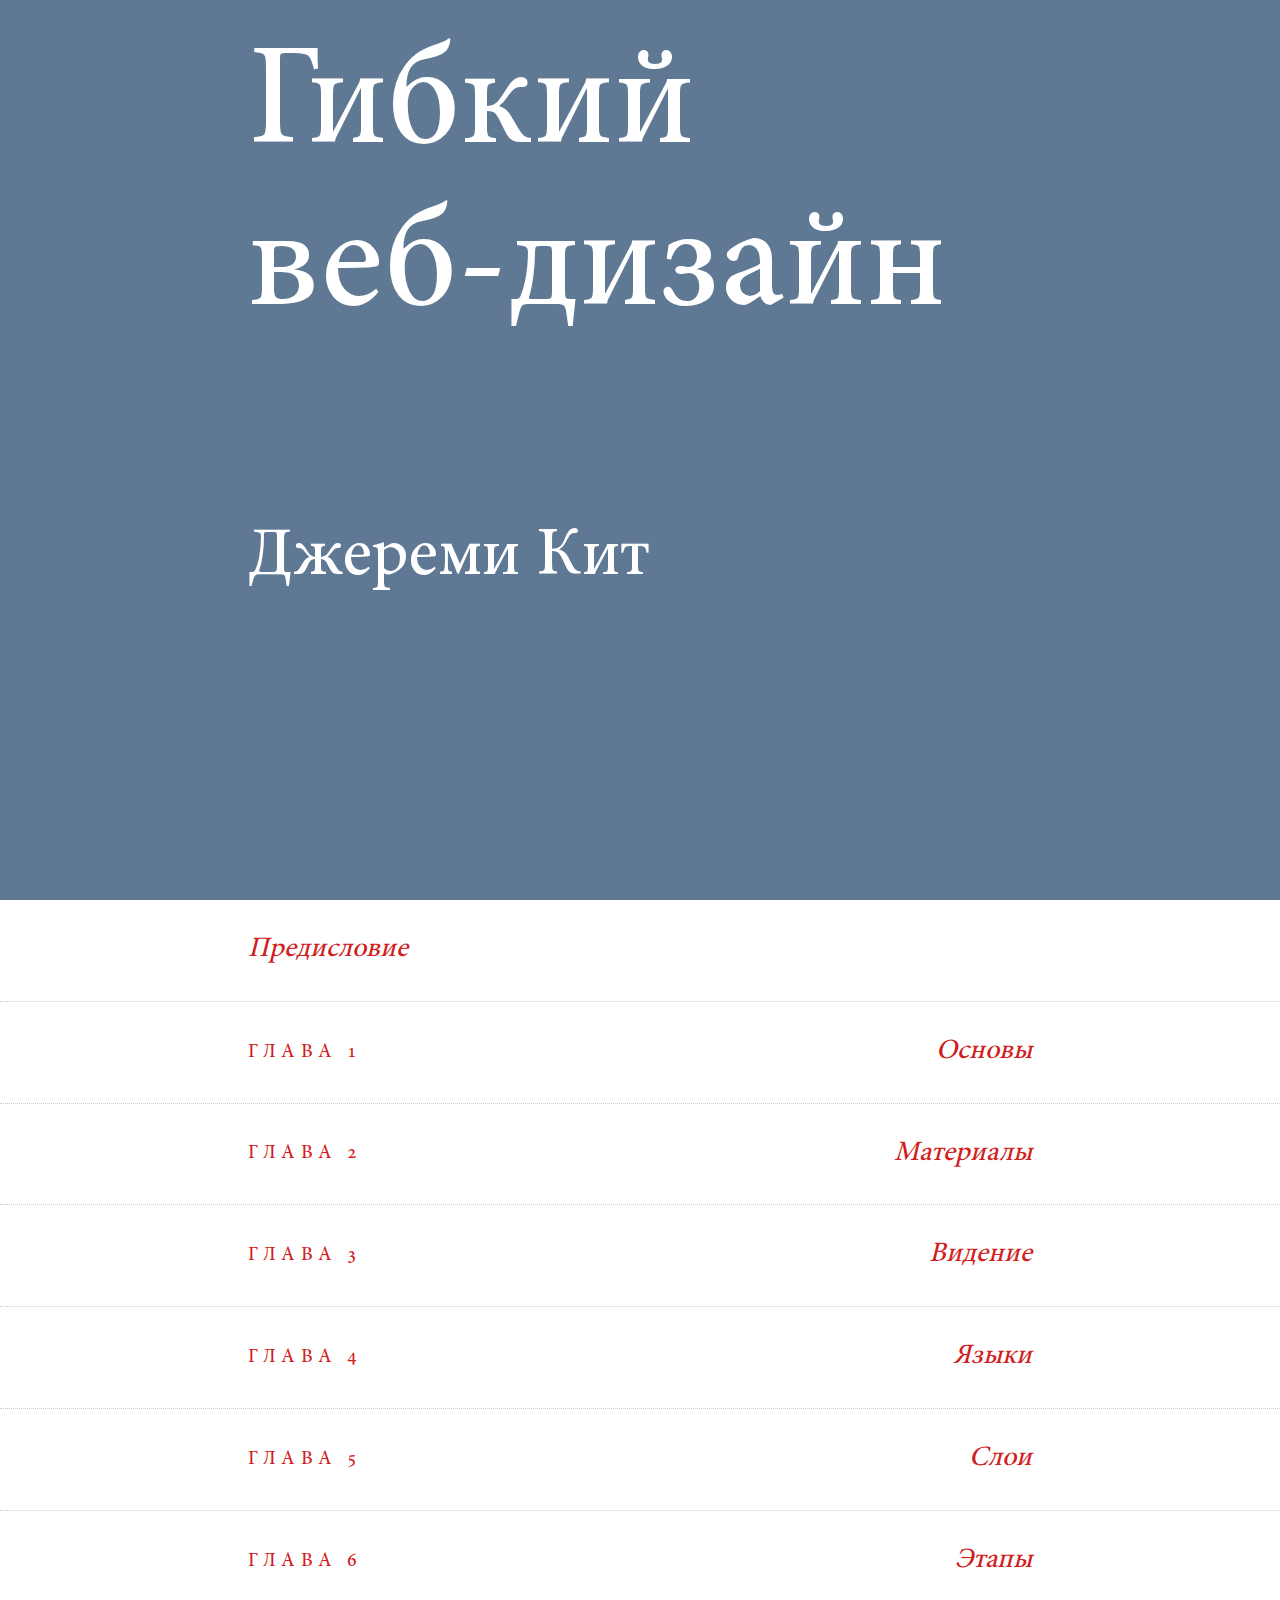
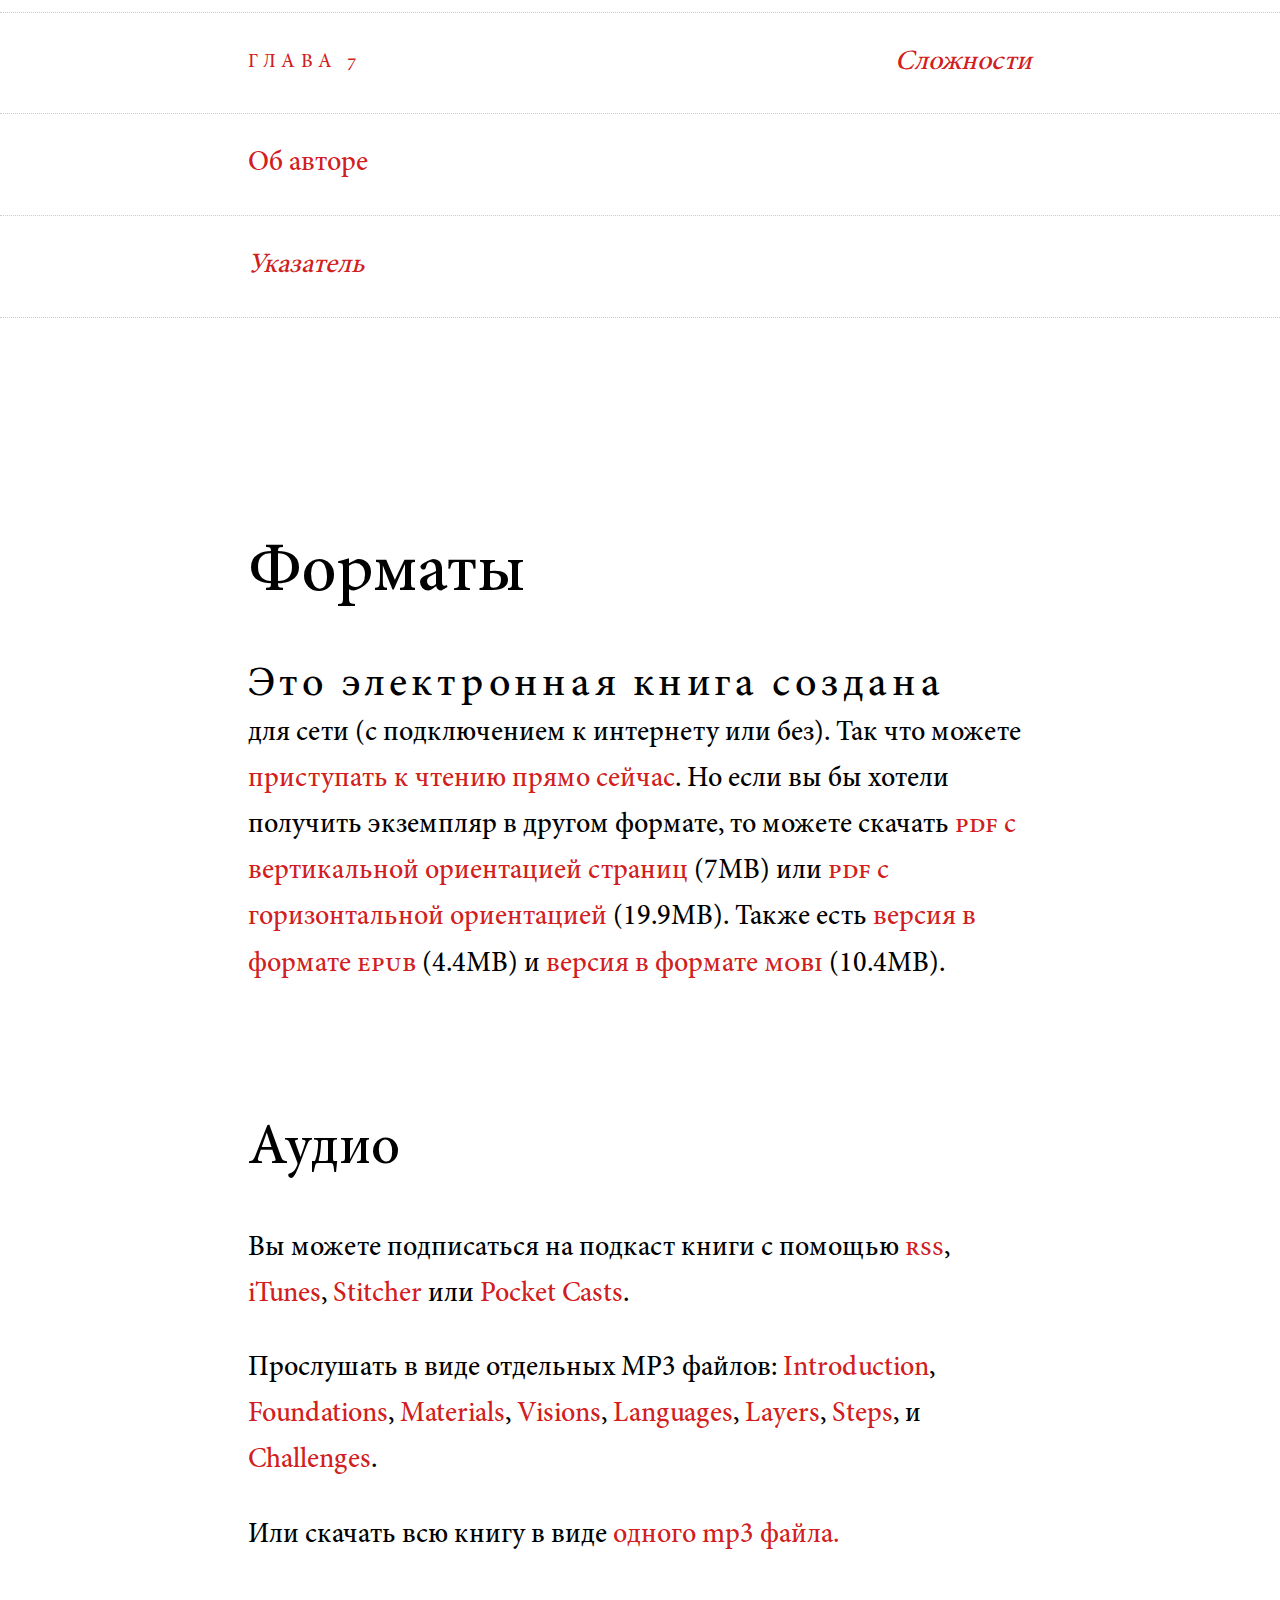
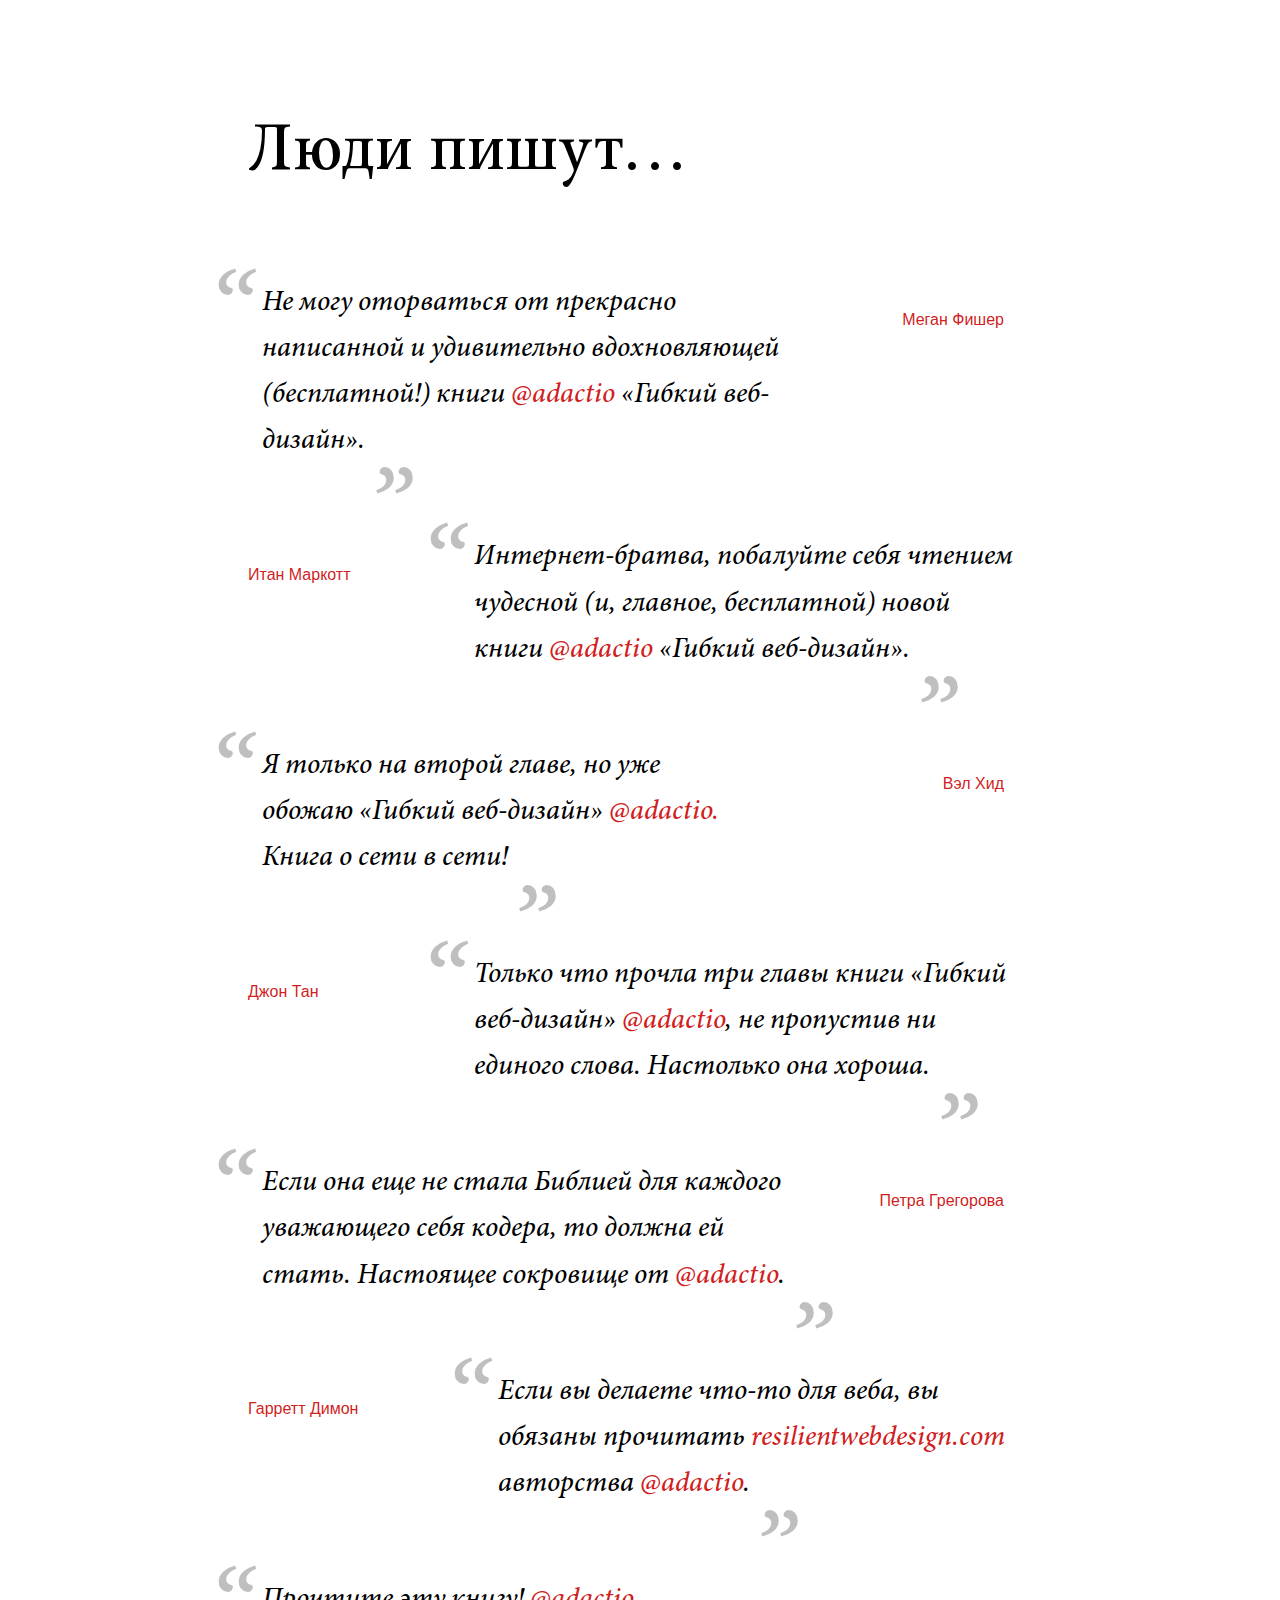
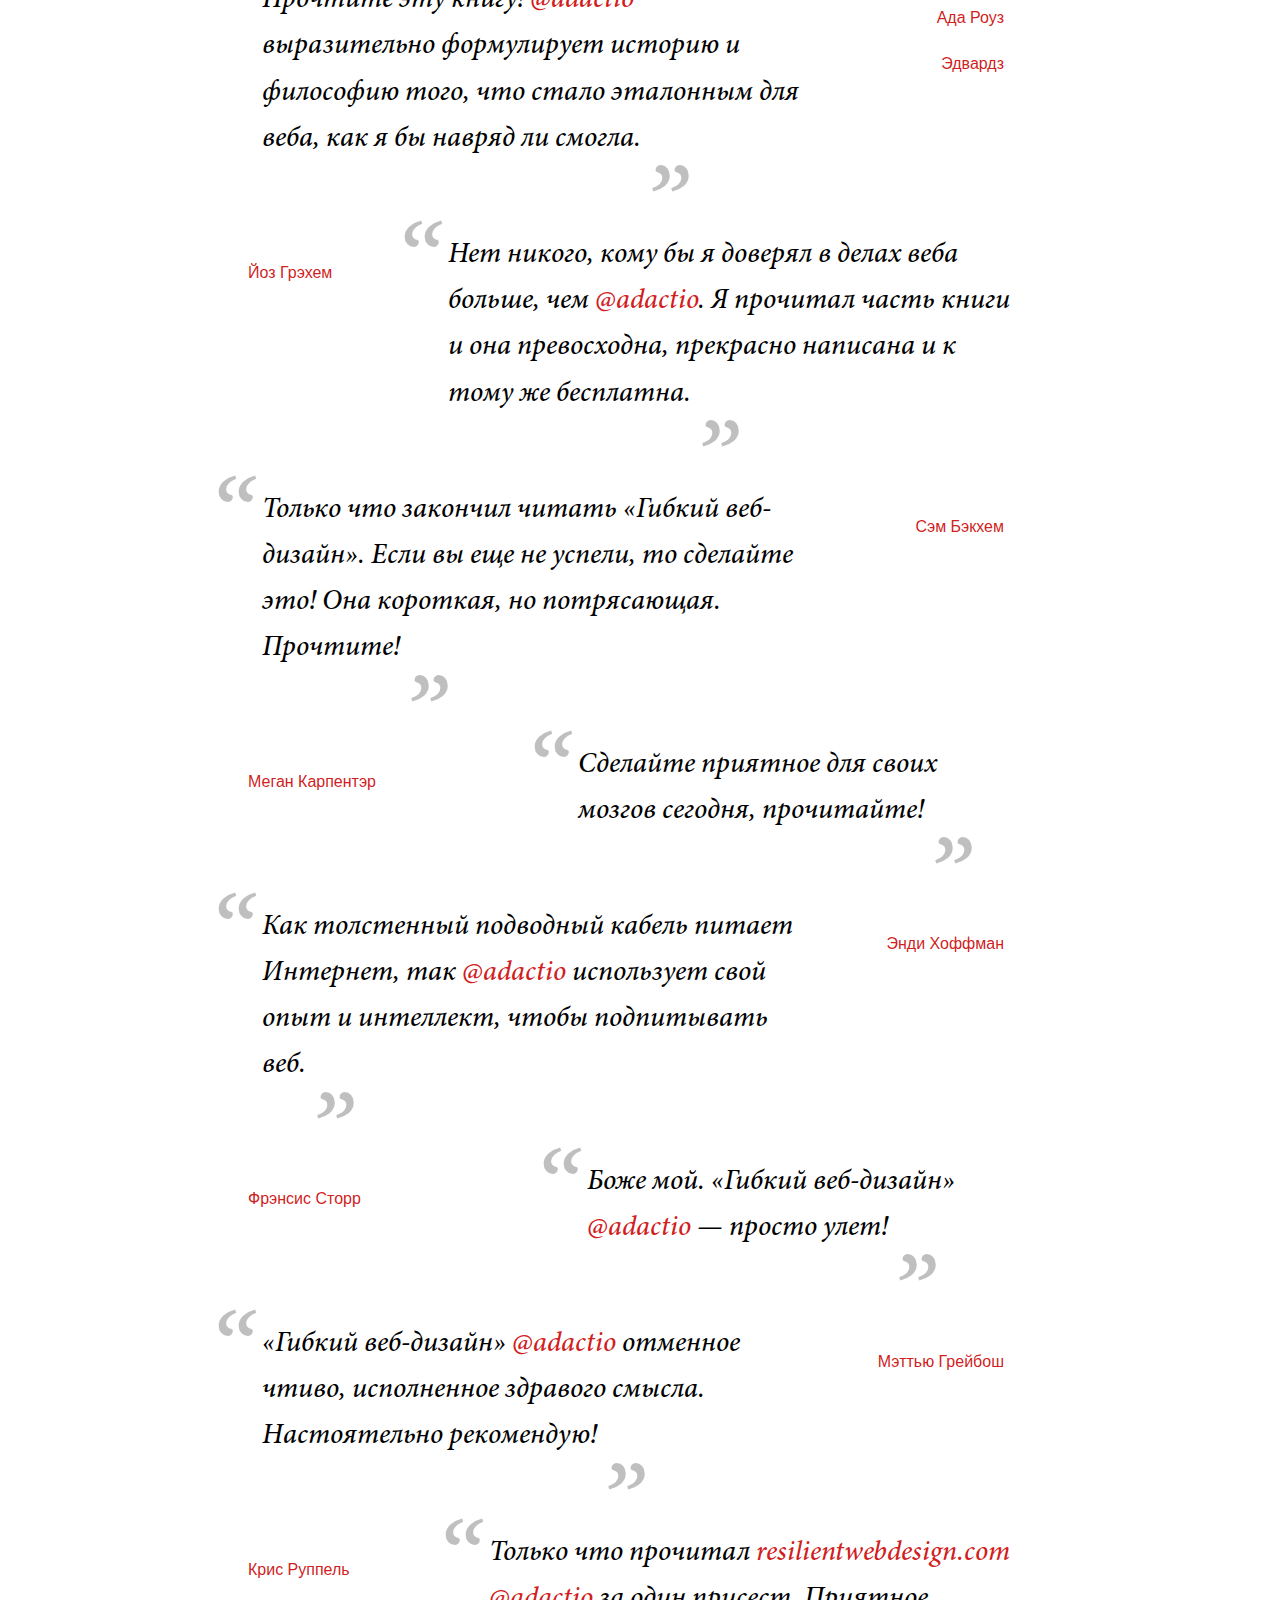
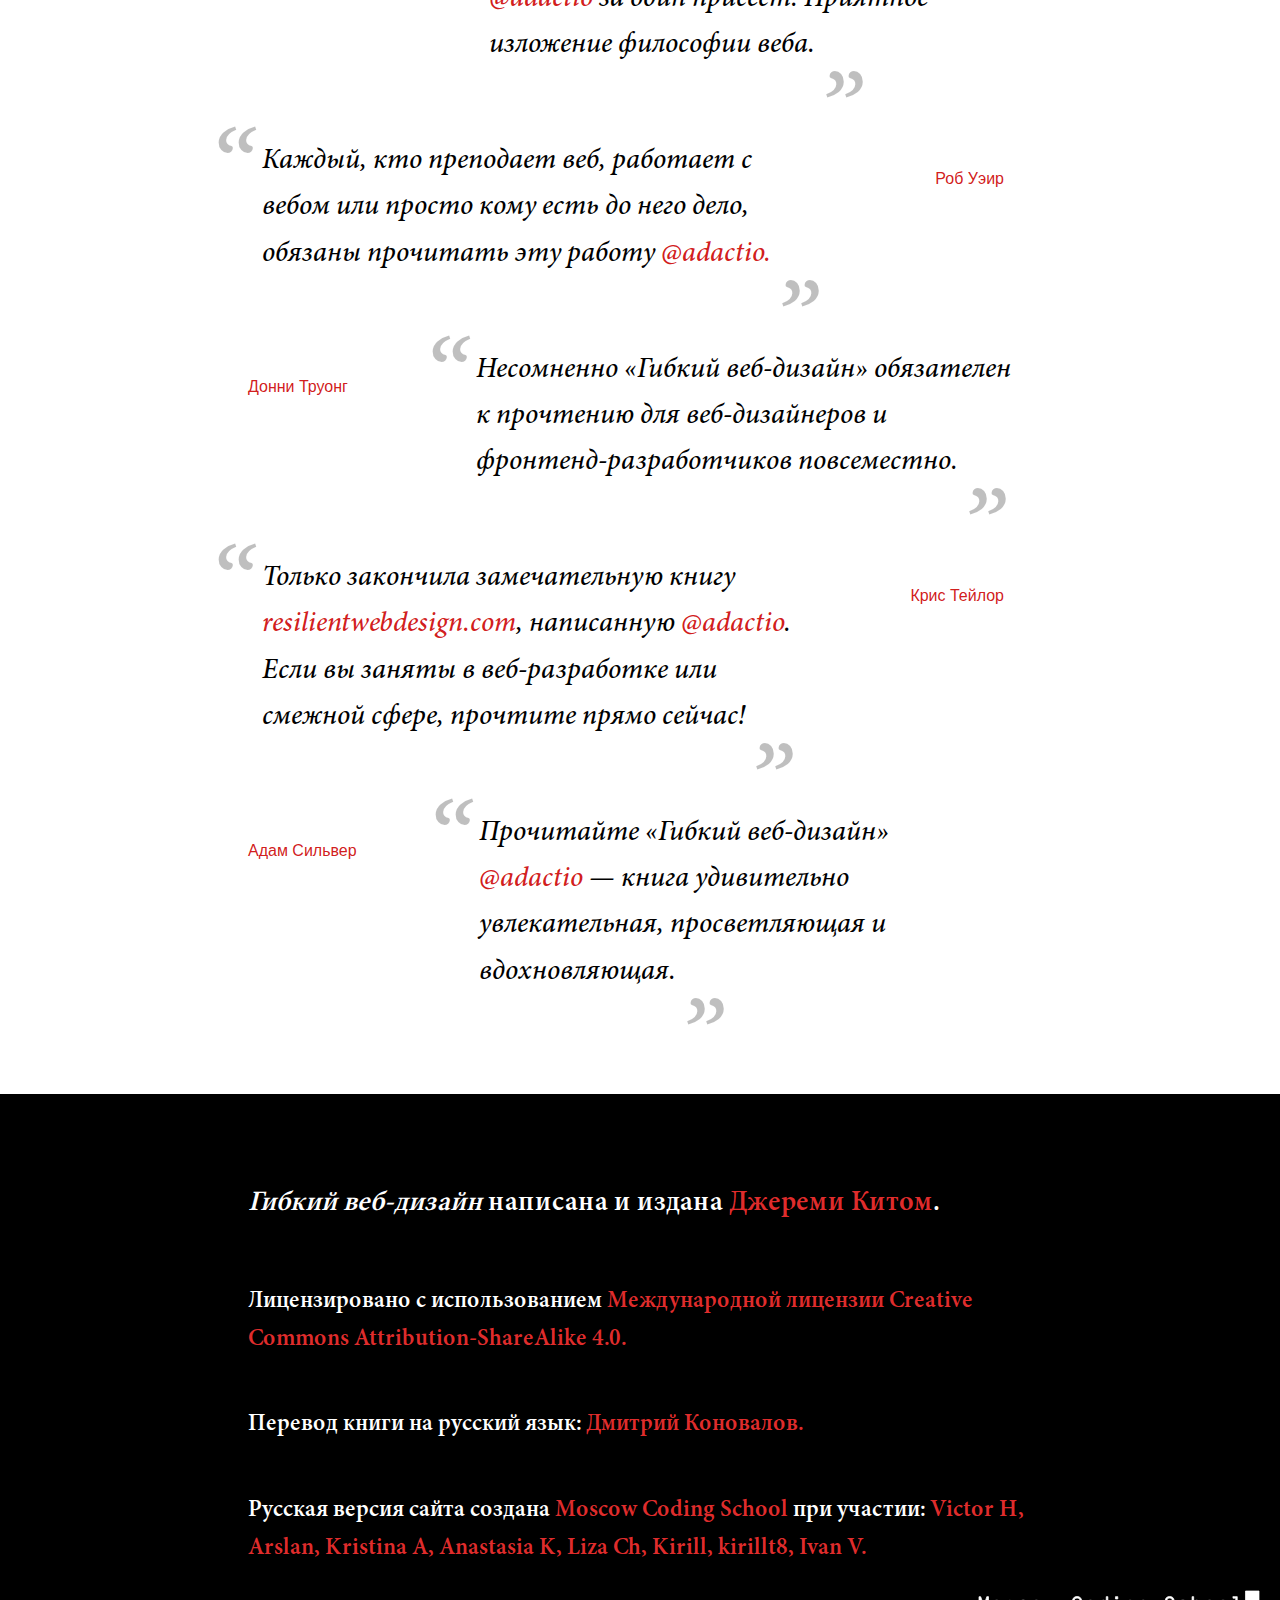
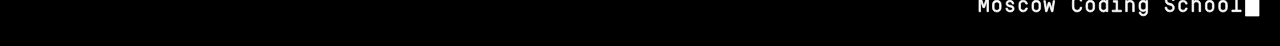
==== index.html @ 9d6d1e34 "merge release" ====
<!DOCTYPE html>
<html lang="ru">

<head>
    <meta charset="UTF-8">
    <meta name="viewport" content="width=device-width, initial-scale=1.0">
    <meta http-equiv="X-UA-Compatible" content="ie=edge">
    <link rel="stylesheet" href="styles/content.css">
    <link rel="stylesheet" href="styles/main-page.css">
    <link rel="stylesheet" href="styles/common.css">

    <title>Гибкий веб-дизайн</title>
</head>

<body>
    <header class="header">
        <a target="blank" href="https://moscoding.ru/" class="logo">
            <!-- <svg width="216" height="50" viewBox="0 0 216 50" fill="none" xmlns="http://www.w3.org/2000/svg">
                <g clip-path="url(#clip0)">
                    <path
                        d="M207.302 41.2984C193.719 41.2984 183.637 40.2048 177.058 38.0176C170.379 35.7829 166.292 33.6199 164.793 31.5264C163.295 29.5288 162.513 27.9369 162.447 26.7474C162.479 31.4085 164.613 35.4974 168.848 39.0153C173.051 42.4869 178.604 45.1978 185.51 47.1469C192.318 49.0497 199.76 50 207.839 50H215.999V41.2984H207.302ZM171.291 26.7474C184.256 26.7474 193.995 27.6988 200.511 29.6005C207.123 31.5507 211.357 33.5483 213.215 35.5922C215.006 37.732 215.934 39.6348 216 41.2984C216 34.7367 213.997 29.768 209.99 26.3913C205.853 22.9671 200.641 20.7336 194.354 19.6862C188.1 18.6411 180.234 18.1175 170.755 18.1175H167.97C161.097 18.1175 155.787 17.951 152.042 17.6181C148.068 17.2862 145.071 16.4296 143.052 15.0505C141.064 13.7198 139.81 12.4112 139.289 11.128C138.866 10.1292 138.621 9.34537 138.557 8.7743H147.205C156.162 8.7743 161.553 8.79856 163.378 8.84596C163.638 8.89337 164.338 8.91762 165.479 8.91762C170.073 8.96503 173.574 9.6783 175.984 11.0575C178.329 12.3892 179.86 13.7683 180.578 15.1949C181.228 16.5741 181.555 17.5486 181.555 18.1197C181.555 12.7949 180.545 8.80076 178.525 6.13617C176.538 3.616 173.769 1.95242 170.219 1.14323C166.764 0.381444 161.927 0 155.705 0L138.505 0.0716585V8.7732C138.57 13.5765 139.629 17.2609 141.681 19.8285C143.765 22.4919 146.551 24.2988 150.037 25.2491C153.392 26.1531 157.529 26.6525 162.447 26.7474H171.291ZM107.484 45.0787C114.488 48.3595 122.191 50 130.595 50H153.796V41.369H130.059C116.508 41.369 106.378 38.9205 99.6678 34.0223C92.8924 29.1253 88.6735 24.2503 87.0125 19.4007C85.383 14.8355 84.5367 11.2934 84.4722 8.7732C84.5367 17.2851 86.6226 24.6329 90.7267 30.8131C94.8942 37.1378 100.48 41.8937 107.484 45.0787ZM139.879 0.0716585H84.4711V8.7732H139.88V0.0716585H139.879ZM44.5612 29.886C44.5284 30.1241 44.5121 30.4571 44.5121 30.8848C44.5121 30.4571 44.5284 30.1241 44.5612 29.886ZM87.9986 41.2984H72.3149V8.70154H87.8042V0.0716585H69.2362C63.0145 0.0716585 58.1448 1.04621 54.6271 2.99532C51.1739 4.99294 48.6817 8.17899 47.1517 12.5535C45.7177 16.6435 44.855 22.4214 44.5623 29.886C44.6595 28.3646 45.0177 26.2016 45.6369 23.3948C46.3533 20.2562 48.389 17.0238 51.7451 13.6945C55.0345 10.4136 60.0516 8.7732 66.7943 8.7732L71.2403 8.70154V41.2984H54.4797V50H87.9986V41.2984ZM34.6918 3.06698C31.1403 1.06936 26.1723 0.0716585 19.789 0.0716585H0V8.70265H15.8312V41.2995H0.195487V50.0011H32.5906V41.2995H16.9058V8.70154L22.232 8.7732C28.9747 8.7732 34.0071 10.4136 37.3304 13.6945C40.6526 17.0238 42.6719 20.2562 43.3894 23.3948C44.1386 26.6757 44.5131 29.1727 44.5131 30.8837C44.5131 23.0862 43.764 16.9996 42.2656 12.624C40.7334 8.20214 38.2095 5.0172 34.6918 3.06698Z"
                        fill="#00f" fill-opacity="0.92"></path>
                </g>
                <defs>
                    <clipPath id="clip0">
                        <rect width="216" height="50" fill="white"></rect>
                    </clipPath>
                </defs>
            </svg> -->

            <!-- <svg width="282" height="27" fill="none" style="top:20px" class="styles-module--logo--1x0tv">
                <path
                    d="M8.785 6.636h1.7v15h-1.52v-11.09l-2.417 7.09h-1.61l-2.417-7.09v11.181H1v-15h1.7l3.132 9.091 2.953-9.182zM23.103 17.546c0 3.272-2.237 4.363-4.295 4.363-2.059 0-4.296-1.09-4.296-4.363v-2.91c0-3.272 2.237-4.363 4.296-4.363 2.058 0 4.295 1.09 4.295 4.363v2.91zm-1.61-2.91c0-1.818-1.254-2.727-2.685-2.727-1.432 0-2.685.91-2.685 2.727v3c0 1.819 1.253 2.728 2.685 2.728 1.431 0 2.684-.91 2.684-2.728v-3zM34.2 13.818c-.18-1.272-1.075-2-2.417-2-1.163 0-2.058.636-2.058 1.636 0 .91.626 1.364 1.521 1.546l2.058.546c1.611.363 2.774 1.272 2.774 3.272 0 2.182-1.61 3.091-3.848 3.091-2.237 0-4.205-1.09-4.384-3.727h1.61c.18 1.545 1.253 2.182 2.774 2.182 1.522 0 2.238-.637 2.238-1.546 0-.727-.358-1.364-1.522-1.636l-2.147-.546c-1.164-.272-2.685-1.09-2.685-3.09 0-2 1.7-3.182 3.669-3.182 2.237 0 3.848 1.09 4.027 3.545H34.2v-.09zM49.412 14.09H47.8c-.18-1.454-1.342-2.272-2.595-2.272-1.432 0-2.685.91-2.685 2.727v3c0 1.819 1.253 2.728 2.685 2.728 1.253 0 2.416-.727 2.595-2.273h1.61c-.268 2.818-2.326 3.818-4.205 3.818-2.058 0-4.296-1.09-4.296-4.363v-2.91c0-3.272 2.238-4.363 4.296-4.363 1.879.09 3.937 1.09 4.206 3.909zM62.566 17.546c0 3.272-2.237 4.363-4.295 4.363-2.059 0-4.296-1.09-4.296-4.363v-2.91c0-3.272 2.237-4.363 4.296-4.363 2.058 0 4.295 1.09 4.295 4.363v2.91zm-1.61-2.91c0-1.818-1.254-2.727-2.685-2.727-1.432 0-2.685.91-2.685 2.727v3c0 1.819 1.253 2.728 2.685 2.728 1.431 0 2.684-.91 2.684-2.728v-3zM74.02 18.636l1.163-8h1.522l-1.79 11.091h-1.432l-2.237-7.273-2.237 7.273h-1.432l-1.79-11.09h1.522l1.163 8 1.88-6.273h1.52l2.148 6.272zM103.819 11.09h-1.611c-.179-2-1.432-3-3.132-3-1.79 0-3.132 1.183-3.132 3.456v5.272c0 2.273 1.432 3.455 3.132 3.455 1.611 0 2.953-1 3.132-3h1.611c-.179 2.909-2.058 4.636-4.743 4.636-2.863 0-4.743-1.909-4.743-5.09v-5.273c0-3.182 1.969-5.091 4.743-5.091 2.685 0 4.564 1.727 4.743 4.636zM116.615 17.546c0 3.272-2.237 4.363-4.295 4.363s-4.295-1.09-4.295-4.363v-2.91c0-3.272 2.237-4.363 4.295-4.363s4.295 1.09 4.295 4.363v2.91zm-1.611-2.91c0-1.818-1.252-2.727-2.684-2.727-1.432 0-2.685.91-2.685 2.727v3c0 1.819 1.253 2.728 2.685 2.728 1.432 0 2.684-.91 2.684-2.728v-3zM121.268 17.546v-2.91c0-3.272 2.238-4.363 4.296-4.363.984 0 2.147.454 2.684 1.363v-5h1.611v15h-1.611v-1.09c-.537.909-1.7 1.363-2.684 1.363-2.058 0-4.296-1.09-4.296-4.363zm1.611 0c0 1.818 1.253 2.727 2.685 2.727 1.432 0 2.684-.91 2.684-2.727v-3c0-1.819-1.252-2.728-2.684-2.728-1.432 0-2.685.91-2.685 2.727v3zM135.228 10.636h4.385v9.546h3.848v1.545h-9.217v-1.545h3.848v-8h-2.774v-1.546h-.09zm2.237-4h2.327V9h-2.327V6.636zM156.257 14.636v7h-1.61v-7.09c0-1.819-1.253-2.728-2.685-2.728-1.432 0-2.685.91-2.685 2.727v7.091h-1.61v-11.09h1.61v1.09c.537-.909 1.701-1.363 2.685-1.363 2.058 0 4.295 1.09 4.295 4.363zM167.98 21.546V20.09c-.537.909-1.7 1.363-2.685 1.363-2.058 0-4.295-1.09-4.295-4.363v-2.455c0-3.272 2.237-4.363 4.295-4.363.985 0 2.148.454 2.685 1.363v-1.09h1.611v10.909c0 3.272-2.238 4.363-4.296 4.363-1.879 0-4.027-.909-4.206-3.818h1.611c.179 1.455 1.343 2.273 2.595 2.273 1.343 0 2.685-.91 2.685-2.727zm-5.369-4.364c0 1.818 1.253 2.727 2.684 2.727 1.432 0 2.685-.909 2.685-2.727v-2.546c0-1.818-1.253-2.727-2.685-2.727-1.431 0-2.684.91-2.684 2.727v2.546zM187.04 17.273h1.7c.269 1.909 1.522 3 3.132 3 1.701 0 2.864-.818 2.864-2.364 0-1.363-.716-2.182-2.416-2.636l-1.879-.546c-2.237-.636-3.132-2.454-3.132-4.273 0-2.545 1.968-4 4.385-4 2.595 0 4.116 1.455 4.474 4h-1.7c-.358-1.454-1.164-2.363-2.774-2.363-1.79 0-2.685 1.09-2.685 2.364 0 1.363.716 2.272 2.237 2.636l1.7.455c2.058.636 3.401 1.909 3.401 4.272 0 2.364-1.521 4-4.475 4-2.774.091-4.653-1.727-4.832-4.545zM209.233 14.09h-1.611c-.179-1.454-1.342-2.272-2.595-2.272-1.432 0-2.685.91-2.685 2.727v3c0 1.819 1.253 2.728 2.685 2.728 1.253 0 2.416-.727 2.595-2.273h1.611c-.269 2.818-2.327 3.818-4.206 3.818-2.058 0-4.295-1.09-4.295-4.363v-2.91c0-3.272 2.237-4.363 4.295-4.363 1.879.09 4.027 1.09 4.206 3.909zM222.655 14.636v7h-1.61v-7.09c0-1.819-1.253-2.728-2.685-2.728-1.432 0-2.684.91-2.684 2.727v7.091h-1.611v-15h1.611v5c.537-.909 1.7-1.363 2.684-1.363 2.058 0 4.295 1.09 4.295 4.363zM235.989 17.546c0 3.272-2.237 4.363-4.295 4.363-2.059 0-4.296-1.09-4.296-4.363v-2.91c0-3.272 2.237-4.363 4.296-4.363 2.058 0 4.295 1.09 4.295 4.363v2.91zm-1.611-2.91c0-1.818-1.253-2.727-2.684-2.727-1.432 0-2.685.91-2.685 2.727v3c0 1.819 1.253 2.728 2.685 2.728 1.431 0 2.684-.91 2.684-2.728v-3zM249.322 17.546c0 3.272-2.237 4.363-4.295 4.363s-4.295-1.09-4.295-4.363v-2.91c0-3.272 2.237-4.363 4.295-4.363s4.295 1.09 4.295 4.363v2.91zm-1.611-2.91c0-1.818-1.252-2.727-2.684-2.727-1.432 0-2.685.91-2.685 2.727v3c0 1.819 1.253 2.728 2.685 2.728 1.432 0 2.684-.91 2.684-2.728v-3zM254.87 6.636h4.385v13.455h3.848v1.545h-9.217v-1.545h3.848V8.18h-2.774V6.637h-.09zM281 1h-13.512v25H281V1z"
                    fill="#00f"></path>
                <path
                    d="M8.785 6.636h1.7v15h-1.52v-11.09l-2.417 7.09h-1.61l-2.417-7.09v11.181H1v-15h1.7l3.132 9.091 2.953-9.182zM23.103 17.546c0 3.272-2.237 4.363-4.295 4.363-2.059 0-4.296-1.09-4.296-4.363v-2.91c0-3.272 2.237-4.363 4.296-4.363 2.058 0 4.295 1.09 4.295 4.363v2.91zm-1.61-2.91c0-1.818-1.254-2.727-2.685-2.727-1.432 0-2.685.91-2.685 2.727v3c0 1.819 1.253 2.728 2.685 2.728 1.431 0 2.684-.91 2.684-2.728v-3zM34.2 13.818c-.18-1.272-1.075-2-2.417-2-1.163 0-2.058.636-2.058 1.636 0 .91.626 1.364 1.521 1.546l2.058.546c1.611.363 2.774 1.272 2.774 3.272 0 2.182-1.61 3.091-3.848 3.091-2.237 0-4.205-1.09-4.384-3.727h1.61c.18 1.545 1.253 2.182 2.774 2.182 1.522 0 2.238-.637 2.238-1.546 0-.727-.358-1.364-1.522-1.636l-2.147-.546c-1.164-.272-2.685-1.09-2.685-3.09 0-2 1.7-3.182 3.669-3.182 2.237 0 3.848 1.09 4.027 3.545H34.2v-.09zM49.412 14.09H47.8c-.18-1.454-1.342-2.272-2.595-2.272-1.432 0-2.685.91-2.685 2.727v3c0 1.819 1.253 2.728 2.685 2.728 1.253 0 2.416-.727 2.595-2.273h1.61c-.268 2.818-2.326 3.818-4.205 3.818-2.058 0-4.296-1.09-4.296-4.363v-2.91c0-3.272 2.238-4.363 4.296-4.363 1.879.09 3.937 1.09 4.206 3.909zM62.566 17.546c0 3.272-2.237 4.363-4.295 4.363-2.059 0-4.296-1.09-4.296-4.363v-2.91c0-3.272 2.237-4.363 4.296-4.363 2.058 0 4.295 1.09 4.295 4.363v2.91zm-1.61-2.91c0-1.818-1.254-2.727-2.685-2.727-1.432 0-2.685.91-2.685 2.727v3c0 1.819 1.253 2.728 2.685 2.728 1.431 0 2.684-.91 2.684-2.728v-3zM74.02 18.636l1.163-8h1.522l-1.79 11.091h-1.432l-2.237-7.273-2.237 7.273h-1.432l-1.79-11.09h1.522l1.163 8 1.88-6.273h1.52l2.148 6.272zM103.819 11.09h-1.611c-.179-2-1.432-3-3.132-3-1.79 0-3.132 1.183-3.132 3.456v5.272c0 2.273 1.432 3.455 3.132 3.455 1.611 0 2.953-1 3.132-3h1.611c-.179 2.909-2.058 4.636-4.743 4.636-2.863 0-4.743-1.909-4.743-5.09v-5.273c0-3.182 1.969-5.091 4.743-5.091 2.685 0 4.564 1.727 4.743 4.636zM116.615 17.546c0 3.272-2.237 4.363-4.295 4.363s-4.295-1.09-4.295-4.363v-2.91c0-3.272 2.237-4.363 4.295-4.363s4.295 1.09 4.295 4.363v2.91zm-1.611-2.91c0-1.818-1.252-2.727-2.684-2.727-1.432 0-2.685.91-2.685 2.727v3c0 1.819 1.253 2.728 2.685 2.728 1.432 0 2.684-.91 2.684-2.728v-3zM121.268 17.546v-2.91c0-3.272 2.238-4.363 4.296-4.363.984 0 2.147.454 2.684 1.363v-5h1.611v15h-1.611v-1.09c-.537.909-1.7 1.363-2.684 1.363-2.058 0-4.296-1.09-4.296-4.363zm1.611 0c0 1.818 1.253 2.727 2.685 2.727 1.432 0 2.684-.91 2.684-2.727v-3c0-1.819-1.252-2.728-2.684-2.728-1.432 0-2.685.91-2.685 2.727v3zM135.228 10.636h4.385v9.546h3.848v1.545h-9.217v-1.545h3.848v-8h-2.774v-1.546h-.09zm2.237-4h2.327V9h-2.327V6.636zM156.257 14.636v7h-1.61v-7.09c0-1.819-1.253-2.728-2.685-2.728-1.432 0-2.685.91-2.685 2.727v7.091h-1.61v-11.09h1.61v1.09c.537-.909 1.701-1.363 2.685-1.363 2.058 0 4.295 1.09 4.295 4.363zM167.98 21.546V20.09c-.537.909-1.7 1.363-2.685 1.363-2.058 0-4.295-1.09-4.295-4.363v-2.455c0-3.272 2.237-4.363 4.295-4.363.985 0 2.148.454 2.685 1.363v-1.09h1.611v10.909c0 3.272-2.238 4.363-4.296 4.363-1.879 0-4.027-.909-4.206-3.818h1.611c.179 1.455 1.343 2.273 2.595 2.273 1.343 0 2.685-.91 2.685-2.727zm-5.369-4.364c0 1.818 1.253 2.727 2.684 2.727 1.432 0 2.685-.909 2.685-2.727v-2.546c0-1.818-1.253-2.727-2.685-2.727-1.431 0-2.684.91-2.684 2.727v2.546zM187.04 17.273h1.7c.269 1.909 1.522 3 3.132 3 1.701 0 2.864-.818 2.864-2.364 0-1.363-.716-2.182-2.416-2.636l-1.879-.546c-2.237-.636-3.132-2.454-3.132-4.273 0-2.545 1.968-4 4.385-4 2.595 0 4.116 1.455 4.474 4h-1.7c-.358-1.454-1.164-2.363-2.774-2.363-1.79 0-2.685 1.09-2.685 2.364 0 1.363.716 2.272 2.237 2.636l1.7.455c2.058.636 3.401 1.909 3.401 4.272 0 2.364-1.521 4-4.475 4-2.774.091-4.653-1.727-4.832-4.545zM209.233 14.09h-1.611c-.179-1.454-1.342-2.272-2.595-2.272-1.432 0-2.685.91-2.685 2.727v3c0 1.819 1.253 2.728 2.685 2.728 1.253 0 2.416-.727 2.595-2.273h1.611c-.269 2.818-2.327 3.818-4.206 3.818-2.058 0-4.295-1.09-4.295-4.363v-2.91c0-3.272 2.237-4.363 4.295-4.363 1.879.09 4.027 1.09 4.206 3.909zM222.655 14.636v7h-1.61v-7.09c0-1.819-1.253-2.728-2.685-2.728-1.432 0-2.684.91-2.684 2.727v7.091h-1.611v-15h1.611v5c.537-.909 1.7-1.363 2.684-1.363 2.058 0 4.295 1.09 4.295 4.363zM235.989 17.546c0 3.272-2.237 4.363-4.295 4.363-2.059 0-4.296-1.09-4.296-4.363v-2.91c0-3.272 2.237-4.363 4.296-4.363 2.058 0 4.295 1.09 4.295 4.363v2.91zm-1.611-2.91c0-1.818-1.253-2.727-2.684-2.727-1.432 0-2.685.91-2.685 2.727v3c0 1.819 1.253 2.728 2.685 2.728 1.431 0 2.684-.91 2.684-2.728v-3zM249.322 17.546c0 3.272-2.237 4.363-4.295 4.363s-4.295-1.09-4.295-4.363v-2.91c0-3.272 2.237-4.363 4.295-4.363s4.295 1.09 4.295 4.363v2.91zm-1.611-2.91c0-1.818-1.252-2.727-2.684-2.727-1.432 0-2.685.91-2.685 2.727v3c0 1.819 1.253 2.728 2.685 2.728 1.432 0 2.684-.91 2.684-2.728v-3zM254.87 6.636h4.385v13.455h3.848v1.545h-9.217v-1.545h3.848V8.18h-2.774V6.637h-.09zM281 1h-13.512v25H281V1z"
                    stroke="#00f" stroke-width="0.734" stroke-miterlimit="10"></path>
            </svg> -->
        </a>
        <div class="header__wrap">
            <a class="header__link" href="introduction/">
                <h1 class="header__title">Гибкий <br> веб-дизайн</h1>
                <h2 class="header__author">Джереми Кит</h2>
            </a>
        </div>
    </header>
    <nav class="content-nav">
        <ol>
            <li>
                <a class="content-link" href="introduction">
                    <p class="content-p-left">Предисловие</p>
                </a>
            </li>
            <li>
                <a class="content-link" href="chapter1">
                    <p class="content-p">
                        <span class="chapter">Глава 1</span>Основы
                    </p>
                </a>
            </li>
            <li>
                <a class="content-link" href="chapter2">
                    <p class="content-p">
                        <span class="chapter">Глава 2</span>Материалы
                    </p>
                </a>
            </li>
            <li>
                <a class="content-link" href="chapter3">
                    <p class="content-p">
                        <span class="chapter">Глава 3</span>Видение
                    </p>
                </a>
            </li>
            <li>
                <a class="content-link" href="chapter4">
                    <p class="content-p">
                        <span class="chapter">Глава 4</span>Языки
                    </p>
                </a>
            </li>
            <li>
                <a class="content-link" href="chapter5">
                    <p class="content-p">
                        <span class="chapter">Глава 5</span>Слои
                    </p>
                </a>
            </li>
            <li>
                <a class="content-link" href="#">
                    <p class="content-p">
                        <span class="chapter">Глава 6</span>Этапы
                    </p>
                </a>
            </li>
            <li>
                <a class="content-link" href="#">
                    <p class="content-p">
                        <span class="chapter">Глава 7</span>Сложности
                    </p>
                </a>
            </li>
            <li>
                <a class="content-link" href="#">
                    <p class="content-p">
                        <span class="content-p-left author">Об авторе</span>
                    </p>
                </a>
            </li>
            <li>
                <a class="content-link" href="#">
                    <p class="content-p-left">Указатель</p>
                </a>
            </li>
        </ol>
    </nav>
    <main class="main">
        <div class="main__wrap">
            <h2 class="formats-title">Форматы</h2>
            <p class="formats-paragraph">
                Это электронная книга создана для сети (с подключением к интернету или без). Так что можете
                <a class="common-link" href="/introduction">приступать к чтению прямо сейчас</a>. Но если вы бы хотели получить экземпляр в другом формате, то можете скачать
                <a class="common-link" href="https://resilientwebdesign.s3.amazonaws.com/downloads/ResilientWebDesign-portrait.pdf">
                    <span>PDF</span> с вертикальной ориентацией страниц</a> (7MB) или
                <a class="common-link" href="http://resilientwebdesign.s3.amazonaws.com/downloads/ResilientWebDesign-landscape.pdf">
                    <span>PDF</span> с горизонтальной ориентацией </a> (19.9MB). Также есть <a class="common-link" href="https://resilientwebdesign.s3.amazonaws.com/downloads/ResilientWebDesign.epub">

                    версия в формате <span>EPUB</span></a> (4.4MB) и <a class="common-link" href="https://resilientwebdesign.s3.amazonaws.com/downloads/ResilientWebDesign.mobi">

                    версия в формате <span>MOBI</span></a> (10.4MB).
            </p>

            <h3 class="audio-title">Аудио</h3>
            <p class="audio-paragraph">
                Вы можете подписаться на подкаст книги с помощью
                <a class="common-link" href="podcast.rss">
                    <span>RSS</span></a>,
                <a class="common-link" href="https://itunes.apple.com/podcast/resilient-web-design/id1183700985">iTunes</a>,
                <a class="common-link" href="http://www.stitcher.com/podcast/resilient-web-design">Stitcher</a> или
                <a class="common-link" href="https://play.pocketcasts.com/web/podcasts/share?id=2432cc30-a380-0134-9123-3327a14bcdba">Pocket
                    Casts</a>.
            </p>
            <p class="audio-paragraph">Прослушать в виде отдельных MP3 файлов:
                <a class="common-link" href="https://resilientwebdesign.s3.amazonaws.com/podcast/introduction.mp3">Introduction</a>,
                <a class="common-link" href="https://resilientwebdesign.s3.amazonaws.com/podcast/Chapter1.mp3">Foundations</a>,
                <a class="common-link" href="https://resilientwebdesign.s3.amazonaws.com/podcast/Chapter2.mp3">Materials</a>,
                <a class="common-link" href="https://resilientwebdesign.s3.amazonaws.com/podcast/Chapter3.mp3">Visions</a>,
                <a class="common-link" href="https://resilientwebdesign.s3.amazonaws.com/podcast/Chapter4.mp3">Languages</a>,
                <a class="common-link" href="https://resilientwebdesign.s3.amazonaws.com/podcast/Chapter5.mp3">Layers</a>,
                <a class="common-link" href="https://resilientwebdesign.s3.amazonaws.com/podcast/Chapter6.mp3">Steps</a>, и
                <a class="common-link" href="https://resilientwebdesign.s3.amazonaws.com/podcast/Chapter7.mp3">
                    Challenges</a>.
            </p>
            <p class="audio-paragraph">Или скачать всю книгу в виде
                <a class="common-link" href="http://resilientwebdesign.s3.amazonaws.com/downloads/ResilientWebDesign.mp3" download="ResilientWebDesign.mp3" type="audio/mpeg">одного mp3 файла.</a>
            </p>
        </div>

        <aside>
            <div class="aside__wrap">
                <h2 class="aside__title">Люди пишут…</h2>
                <div class="aside__block">
                    <blockquote class="aside__blockquote">
                        <p class="aside__cite">Не могу оторваться от прекрасно написанной и удивительно вдохновляющей (бесплатной!) книги <a class="common-link" href="https://twitter.com/adactio">@adactio</a> «Гибкий веб-дизайн». </p>
                    </blockquote>
                    <span class="aside__author"><a class="aside__author-name common-link"
                            href="https://twitter.com/owltastic/status/808729669830840321">Меган Фишер</a></span>
                </div>

                <div class="aside__block">
                    <blockquote class="aside__blockquote order-two">
                        <p class="aside__cite">Интернет-братва, побалуйте себя чтением чудесной (и, главное, бесплатной) новой книги <a class="common-link" href="https://twitter.com/adactio">@adactio</a> «Гибкий веб-дизайн». </p>
                    </blockquote>
                    <span class="aside__author"><a class="aside__author-name common-link"
                            href="https://twitter.com/beep/status/808743523252047873">Итан Маркотт</a></span>
                </div>

                <div class="aside__block">
                    <blockquote class="aside__blockquote">
                        <p class="aside__cite">Я только на второй главе, но уже обожаю «Гибкий веб-дизайн» <a class="common-link" href="https://twitter.com/adactio">@adactio.</a> Книга о сети в сети!
                        </p>
                    </blockquote>
                    <span class="aside__author"><a class="aside__author-name common-link"
                            href="https://twitter.com/vlh/status/809031509135003648">Вэл Хид</a></span>
                </div>

                <div class="aside__block">
                    <blockquote class="aside__blockquote order-two">
                        <p class="aside__cite">Только что прочла три главы книги «Гибкий веб-дизайн» <a class="common-link" href="https://twitter.com/adactio">@adactio</a>, не пропустив ни единого слова. Настолько она хороша.</p>
                    </blockquote>
                    <span class="aside__author"><a class="aside__author-name common-link"
                            href="https://twitter.com/jontangerine/status/808746883795587072">Джон Тан</a></span>
                </div>

                <div class="aside__block">
                    <blockquote class="aside__blockquote">
                        <p class="aside__cite">Если она еще не стала Библией для каждого уважающего себя кодера, то должна ей стать. Настоящее сокровище от <a class="common-link" href="https://twitter.com/adactio">@adactio</a>.</p>
                    </blockquote>
                    <span class="aside__author"><a class="aside__author-name common-link"
                            href="https://twitter.com/PetraGregorova/status/808750282402365440">Петра
                            Грегорова</a></span>
                </div>

                <div class="aside__block">
                    <blockquote class="aside__blockquote order-two">
                        <p class="aside__cite">Если вы делаете что-то для веба, вы обязаны прочитать
                            <a class="common-link" href="https://resilientwebdesign.com/">resilientwebdesign.com</a> авторства <a class="common-link" href="https://twitter.com/adactio">@adactio</a>.</p>
                    </blockquote>
                    <span class="aside__author"><a class="aside__author-name common-link"
                            href="https://twitter.com/garrettdimon/status/808712440548589568">Гарретт Димон</a></span>
                </div>

                <div class="aside__block">
                    <blockquote class="aside__blockquote">
                        <p class="aside__cite seven">Прочтите эту книгу!
                            <a class="common-link" href="https://twitter.com/adactio">@adactio</a> выразительно формулирует историю и философию того, что стало эталонным для веба, как я бы навряд ли смогла.
                        </p>
                    </blockquote>
                    <span class="aside__author"><a class="aside__author-name common-link"
                            href="https://twitter.com/Lady_Ada_King/status/809351047605055490">Ада Роуз
                            Эдвардз</a></span>
                </div>

                <div class="aside__block">
                    <blockquote class="aside__blockquote order-two">
                        <p class="aside__cite">Нет никого, кому бы я доверял в делах веба больше, чем <a class="common-link" href="https://twitter.com/adactio">@adactio</a>. Я прочитал часть книги и она превосходна, прекрасно написана и к тому же бесплатна.</p>
                    </blockquote>
                    <span class="aside__author"><a class="aside__author-name common-link"
                            href="https://twitter.com/yoz/status/808736765141917696">Йоз Грэхем </a></span>
                </div>

                <div class="aside__block">
                    <blockquote class="aside__blockquote">
                        <p class="aside__cite">Только что закончил читать «Гибкий веб-дизайн». Если вы еще не успели, то сделайте это! Она короткая, но потрясающая. Прочтите!</p>
                    </blockquote>
                    <span class="aside__author"><a class="aside__author-name common-link"
                            href="https://twitter.com/samdbeckham/status/810214096108945408">Сэм Бэкхем</a></span>
                </div>

                <div class="aside__block">
                    <blockquote class="aside__blockquote order-two">
                        <p class="aside__cite">Сделайте приятное для своих мозгов сегодня, прочитайте!</p>
                    </blockquote>
                    <span class="aside__author"><a class="aside__author-name common-link"
                            href="https://twitter.com/megcarpen/status/808712799987724288">Меган Карпентэр</a></span>
                </div>

                <div class="aside__block">
                    <blockquote class="aside__blockquote">
                        <p class="aside__cite">Как толстенный подводный кабель питает Интернет, так <a class="common-link" href="https://twitter.com/adactio">@adactio</a> использует свой опыт и интеллект, чтобы подпитывать веб.</p>
                    </blockquote>
                    <span class="aside__author"><a class="aside__author-name common-link"
                            href="https://twitter.com/antibland/status/809908354474602500">Энди Хоффман</a></span>
                </div>

                <div class="aside__block">
                    <blockquote class="aside__blockquote order-two">
                        <p class="aside__cite">Боже мой. «Гибкий веб-дизайн» <a class="common-link" href="https://twitter.com/adactio">@adactio</a>&nbsp;— просто улет! </p>
                    </blockquote>
                    <span class="aside__author"><a class="aside__author-name common-link"
                            href="https://twitter.com/fstorr/status/809861115731546113">Фрэнсис Сторр</a></span>
                </div>

                <div class="aside__block">
                    <blockquote class="aside__blockquote">
                        <p class="aside__cite">«Гибкий веб-дизайн» <a class="common-link" href="https://twitter.com/adactio">@adactio</a> отменное чтиво, исполненное здравого смысла. Настоятельно рекомендую! </p>
                    </blockquote>
                    <span class="aside__author"><a class="aside__author-name common-link"
                            href="https://twitter.com/metalheadscifi/status/809562182044282880">Мэттью
                            Грейбош</a></span>
                </div>

                <div class="aside__block">
                    <blockquote class="aside__blockquote order-two">
                        <p class="aside__cite">Только что прочитал <a class="common-link" href="https://resilientwebdesign.com/">resilientwebdesign.com</a>
                            <a class="common-link" href="https://twitter.com/adactio">@adactio</a> за один присест. Приятное изложение философии веба. </p>
                    </blockquote>
                    <span class="aside__author"><a class="aside__author-name common-link"
                            href="https://twitter.com/rupl/status/808975024094871552">Крис Руппель </a></span>
                </div>

                <div class="aside__block">
                    <blockquote class="aside__blockquote">
                        <p class="aside__cite">Каждый, кто преподает веб, работает с вебом или просто кому есть до него дело, обязаны прочитать эту работу <a class="common-link" href="https://twitter.com/adactio">@adactio.</a></p>
                    </blockquote>
                    <span class="aside__author"><a class="aside__author-name common-link"
                            href="https://twitter.com/robweir/status/808864179557978112">Роб Уэир</a></span>
                </div>

                <div class="aside__block">
                    <blockquote class="aside__blockquote order-two">
                        <p class="aside__cite">Несомненно «Гибкий веб-дизайн» обязателен к прочтению для веб-дизайнеров и фронтенд-разработчиков повсеместно.</p>
                    </blockquote>
                    <span class="aside__author"><a class="aside__author-name common-link"
                            href="https://www.visualgui.com/2016/12/14/jeremy-keith-resilient-web-design/">Донни
                            Труонг</a></span>
                </div>

                <div class="aside__block">
                    <blockquote class="aside__blockquote">
                        <p class="aside__cite">Только закончила замечательную книгу <a class="common-link" href="https://resilientwebdesign.com">resilientwebdesign.com</a>, написанную <a class="common-link" href="https://twitter.com/adactio">@adactio</a>. Если вы заняты в веб-разработке
                            или смежной сфере, прочтите прямо сейчас! </p>
                    </blockquote>
                    <span class="aside__author"><a class="aside__author-name common-link"
                            href="https://twitter.com/mrwiblog/status/810985175207251968">Крис Тейлор</a></span>
                </div>

                <div class="aside__block">
                    <blockquote class="aside__blockquote order-two">
                        <p class="aside__cite">Прочитайте «Гибкий веб-дизайн» <a class="common-link" href="https://twitter.com/adactio">@adactio</a>&nbsp;— книга удивительно увлекательная, просветляющая и вдохновляющая.</p>
                    </blockquote>
                    <span class="aside__author"><a class="aside__author-name common-link"
                            href="https://twitter.com/adambsilver/status/810817065619779584">Адам Сильвер</a></span>
                </div>
            </div>
        </aside>
    </main>
    <footer class="footer">
        <div class="footer-container">
            <p class="producer"><b class="italic">Гибкий веб-дизайн</b> написана и издана <a href="https://adactio.com" rel="me"><span class="red">Джереми Китом</span></a>.
            </p>
            <p class="license">Лицензировано с использованием <a rel="license" href="https://creativecommons.org/licenses/by-sa/4.0/"><span class="red">Международной лицензии
                        Creative Commons Attribution‐ShareAlike 4.0.</span></a>
            </p>
            <p class="license">Перевод книги на русский язык:<span class="red">
                    Дмитрий Коновалов.
                </span></a>
                <p class="license">Русская версия сайта создана <a target="blank" href="https://moscoding.ru/"><span class="red">Moscow Coding School</span></a> при участии: <span class="red">
                    Victor H, Arslan, Kristina A, Anastasia K, Liza Ch, Kirill, kirillt8, Ivan V.
                </span></a>
                </p>
        </div>
        <a class="footer-logo" target="blank" href="https://moscoding.ru/">
            <svg width="282" height="27" fill="none" style="top:20px" class="styles-module--logo--1x0tv">
                <path
                    d="M8.785 6.636h1.7v15h-1.52v-11.09l-2.417 7.09h-1.61l-2.417-7.09v11.181H1v-15h1.7l3.132 9.091 2.953-9.182zM23.103 17.546c0 3.272-2.237 4.363-4.295 4.363-2.059 0-4.296-1.09-4.296-4.363v-2.91c0-3.272 2.237-4.363 4.296-4.363 2.058 0 4.295 1.09 4.295 4.363v2.91zm-1.61-2.91c0-1.818-1.254-2.727-2.685-2.727-1.432 0-2.685.91-2.685 2.727v3c0 1.819 1.253 2.728 2.685 2.728 1.431 0 2.684-.91 2.684-2.728v-3zM34.2 13.818c-.18-1.272-1.075-2-2.417-2-1.163 0-2.058.636-2.058 1.636 0 .91.626 1.364 1.521 1.546l2.058.546c1.611.363 2.774 1.272 2.774 3.272 0 2.182-1.61 3.091-3.848 3.091-2.237 0-4.205-1.09-4.384-3.727h1.61c.18 1.545 1.253 2.182 2.774 2.182 1.522 0 2.238-.637 2.238-1.546 0-.727-.358-1.364-1.522-1.636l-2.147-.546c-1.164-.272-2.685-1.09-2.685-3.09 0-2 1.7-3.182 3.669-3.182 2.237 0 3.848 1.09 4.027 3.545H34.2v-.09zM49.412 14.09H47.8c-.18-1.454-1.342-2.272-2.595-2.272-1.432 0-2.685.91-2.685 2.727v3c0 1.819 1.253 2.728 2.685 2.728 1.253 0 2.416-.727 2.595-2.273h1.61c-.268 2.818-2.326 3.818-4.205 3.818-2.058 0-4.296-1.09-4.296-4.363v-2.91c0-3.272 2.238-4.363 4.296-4.363 1.879.09 3.937 1.09 4.206 3.909zM62.566 17.546c0 3.272-2.237 4.363-4.295 4.363-2.059 0-4.296-1.09-4.296-4.363v-2.91c0-3.272 2.237-4.363 4.296-4.363 2.058 0 4.295 1.09 4.295 4.363v2.91zm-1.61-2.91c0-1.818-1.254-2.727-2.685-2.727-1.432 0-2.685.91-2.685 2.727v3c0 1.819 1.253 2.728 2.685 2.728 1.431 0 2.684-.91 2.684-2.728v-3zM74.02 18.636l1.163-8h1.522l-1.79 11.091h-1.432l-2.237-7.273-2.237 7.273h-1.432l-1.79-11.09h1.522l1.163 8 1.88-6.273h1.52l2.148 6.272zM103.819 11.09h-1.611c-.179-2-1.432-3-3.132-3-1.79 0-3.132 1.183-3.132 3.456v5.272c0 2.273 1.432 3.455 3.132 3.455 1.611 0 2.953-1 3.132-3h1.611c-.179 2.909-2.058 4.636-4.743 4.636-2.863 0-4.743-1.909-4.743-5.09v-5.273c0-3.182 1.969-5.091 4.743-5.091 2.685 0 4.564 1.727 4.743 4.636zM116.615 17.546c0 3.272-2.237 4.363-4.295 4.363s-4.295-1.09-4.295-4.363v-2.91c0-3.272 2.237-4.363 4.295-4.363s4.295 1.09 4.295 4.363v2.91zm-1.611-2.91c0-1.818-1.252-2.727-2.684-2.727-1.432 0-2.685.91-2.685 2.727v3c0 1.819 1.253 2.728 2.685 2.728 1.432 0 2.684-.91 2.684-2.728v-3zM121.268 17.546v-2.91c0-3.272 2.238-4.363 4.296-4.363.984 0 2.147.454 2.684 1.363v-5h1.611v15h-1.611v-1.09c-.537.909-1.7 1.363-2.684 1.363-2.058 0-4.296-1.09-4.296-4.363zm1.611 0c0 1.818 1.253 2.727 2.685 2.727 1.432 0 2.684-.91 2.684-2.727v-3c0-1.819-1.252-2.728-2.684-2.728-1.432 0-2.685.91-2.685 2.727v3zM135.228 10.636h4.385v9.546h3.848v1.545h-9.217v-1.545h3.848v-8h-2.774v-1.546h-.09zm2.237-4h2.327V9h-2.327V6.636zM156.257 14.636v7h-1.61v-7.09c0-1.819-1.253-2.728-2.685-2.728-1.432 0-2.685.91-2.685 2.727v7.091h-1.61v-11.09h1.61v1.09c.537-.909 1.701-1.363 2.685-1.363 2.058 0 4.295 1.09 4.295 4.363zM167.98 21.546V20.09c-.537.909-1.7 1.363-2.685 1.363-2.058 0-4.295-1.09-4.295-4.363v-2.455c0-3.272 2.237-4.363 4.295-4.363.985 0 2.148.454 2.685 1.363v-1.09h1.611v10.909c0 3.272-2.238 4.363-4.296 4.363-1.879 0-4.027-.909-4.206-3.818h1.611c.179 1.455 1.343 2.273 2.595 2.273 1.343 0 2.685-.91 2.685-2.727zm-5.369-4.364c0 1.818 1.253 2.727 2.684 2.727 1.432 0 2.685-.909 2.685-2.727v-2.546c0-1.818-1.253-2.727-2.685-2.727-1.431 0-2.684.91-2.684 2.727v2.546zM187.04 17.273h1.7c.269 1.909 1.522 3 3.132 3 1.701 0 2.864-.818 2.864-2.364 0-1.363-.716-2.182-2.416-2.636l-1.879-.546c-2.237-.636-3.132-2.454-3.132-4.273 0-2.545 1.968-4 4.385-4 2.595 0 4.116 1.455 4.474 4h-1.7c-.358-1.454-1.164-2.363-2.774-2.363-1.79 0-2.685 1.09-2.685 2.364 0 1.363.716 2.272 2.237 2.636l1.7.455c2.058.636 3.401 1.909 3.401 4.272 0 2.364-1.521 4-4.475 4-2.774.091-4.653-1.727-4.832-4.545zM209.233 14.09h-1.611c-.179-1.454-1.342-2.272-2.595-2.272-1.432 0-2.685.91-2.685 2.727v3c0 1.819 1.253 2.728 2.685 2.728 1.253 0 2.416-.727 2.595-2.273h1.611c-.269 2.818-2.327 3.818-4.206 3.818-2.058 0-4.295-1.09-4.295-4.363v-2.91c0-3.272 2.237-4.363 4.295-4.363 1.879.09 4.027 1.09 4.206 3.909zM222.655 14.636v7h-1.61v-7.09c0-1.819-1.253-2.728-2.685-2.728-1.432 0-2.684.91-2.684 2.727v7.091h-1.611v-15h1.611v5c.537-.909 1.7-1.363 2.684-1.363 2.058 0 4.295 1.09 4.295 4.363zM235.989 17.546c0 3.272-2.237 4.363-4.295 4.363-2.059 0-4.296-1.09-4.296-4.363v-2.91c0-3.272 2.237-4.363 4.296-4.363 2.058 0 4.295 1.09 4.295 4.363v2.91zm-1.611-2.91c0-1.818-1.253-2.727-2.684-2.727-1.432 0-2.685.91-2.685 2.727v3c0 1.819 1.253 2.728 2.685 2.728 1.431 0 2.684-.91 2.684-2.728v-3zM249.322 17.546c0 3.272-2.237 4.363-4.295 4.363s-4.295-1.09-4.295-4.363v-2.91c0-3.272 2.237-4.363 4.295-4.363s4.295 1.09 4.295 4.363v2.91zm-1.611-2.91c0-1.818-1.252-2.727-2.684-2.727-1.432 0-2.685.91-2.685 2.727v3c0 1.819 1.253 2.728 2.685 2.728 1.432 0 2.684-.91 2.684-2.728v-3zM254.87 6.636h4.385v13.455h3.848v1.545h-9.217v-1.545h3.848V8.18h-2.774V6.637h-.09zM281 1h-13.512v25H281V1z"
                    fill="#fff"></path>
                <path
                    d="M8.785 6.636h1.7v15h-1.52v-11.09l-2.417 7.09h-1.61l-2.417-7.09v11.181H1v-15h1.7l3.132 9.091 2.953-9.182zM23.103 17.546c0 3.272-2.237 4.363-4.295 4.363-2.059 0-4.296-1.09-4.296-4.363v-2.91c0-3.272 2.237-4.363 4.296-4.363 2.058 0 4.295 1.09 4.295 4.363v2.91zm-1.61-2.91c0-1.818-1.254-2.727-2.685-2.727-1.432 0-2.685.91-2.685 2.727v3c0 1.819 1.253 2.728 2.685 2.728 1.431 0 2.684-.91 2.684-2.728v-3zM34.2 13.818c-.18-1.272-1.075-2-2.417-2-1.163 0-2.058.636-2.058 1.636 0 .91.626 1.364 1.521 1.546l2.058.546c1.611.363 2.774 1.272 2.774 3.272 0 2.182-1.61 3.091-3.848 3.091-2.237 0-4.205-1.09-4.384-3.727h1.61c.18 1.545 1.253 2.182 2.774 2.182 1.522 0 2.238-.637 2.238-1.546 0-.727-.358-1.364-1.522-1.636l-2.147-.546c-1.164-.272-2.685-1.09-2.685-3.09 0-2 1.7-3.182 3.669-3.182 2.237 0 3.848 1.09 4.027 3.545H34.2v-.09zM49.412 14.09H47.8c-.18-1.454-1.342-2.272-2.595-2.272-1.432 0-2.685.91-2.685 2.727v3c0 1.819 1.253 2.728 2.685 2.728 1.253 0 2.416-.727 2.595-2.273h1.61c-.268 2.818-2.326 3.818-4.205 3.818-2.058 0-4.296-1.09-4.296-4.363v-2.91c0-3.272 2.238-4.363 4.296-4.363 1.879.09 3.937 1.09 4.206 3.909zM62.566 17.546c0 3.272-2.237 4.363-4.295 4.363-2.059 0-4.296-1.09-4.296-4.363v-2.91c0-3.272 2.237-4.363 4.296-4.363 2.058 0 4.295 1.09 4.295 4.363v2.91zm-1.61-2.91c0-1.818-1.254-2.727-2.685-2.727-1.432 0-2.685.91-2.685 2.727v3c0 1.819 1.253 2.728 2.685 2.728 1.431 0 2.684-.91 2.684-2.728v-3zM74.02 18.636l1.163-8h1.522l-1.79 11.091h-1.432l-2.237-7.273-2.237 7.273h-1.432l-1.79-11.09h1.522l1.163 8 1.88-6.273h1.52l2.148 6.272zM103.819 11.09h-1.611c-.179-2-1.432-3-3.132-3-1.79 0-3.132 1.183-3.132 3.456v5.272c0 2.273 1.432 3.455 3.132 3.455 1.611 0 2.953-1 3.132-3h1.611c-.179 2.909-2.058 4.636-4.743 4.636-2.863 0-4.743-1.909-4.743-5.09v-5.273c0-3.182 1.969-5.091 4.743-5.091 2.685 0 4.564 1.727 4.743 4.636zM116.615 17.546c0 3.272-2.237 4.363-4.295 4.363s-4.295-1.09-4.295-4.363v-2.91c0-3.272 2.237-4.363 4.295-4.363s4.295 1.09 4.295 4.363v2.91zm-1.611-2.91c0-1.818-1.252-2.727-2.684-2.727-1.432 0-2.685.91-2.685 2.727v3c0 1.819 1.253 2.728 2.685 2.728 1.432 0 2.684-.91 2.684-2.728v-3zM121.268 17.546v-2.91c0-3.272 2.238-4.363 4.296-4.363.984 0 2.147.454 2.684 1.363v-5h1.611v15h-1.611v-1.09c-.537.909-1.7 1.363-2.684 1.363-2.058 0-4.296-1.09-4.296-4.363zm1.611 0c0 1.818 1.253 2.727 2.685 2.727 1.432 0 2.684-.91 2.684-2.727v-3c0-1.819-1.252-2.728-2.684-2.728-1.432 0-2.685.91-2.685 2.727v3zM135.228 10.636h4.385v9.546h3.848v1.545h-9.217v-1.545h3.848v-8h-2.774v-1.546h-.09zm2.237-4h2.327V9h-2.327V6.636zM156.257 14.636v7h-1.61v-7.09c0-1.819-1.253-2.728-2.685-2.728-1.432 0-2.685.91-2.685 2.727v7.091h-1.61v-11.09h1.61v1.09c.537-.909 1.701-1.363 2.685-1.363 2.058 0 4.295 1.09 4.295 4.363zM167.98 21.546V20.09c-.537.909-1.7 1.363-2.685 1.363-2.058 0-4.295-1.09-4.295-4.363v-2.455c0-3.272 2.237-4.363 4.295-4.363.985 0 2.148.454 2.685 1.363v-1.09h1.611v10.909c0 3.272-2.238 4.363-4.296 4.363-1.879 0-4.027-.909-4.206-3.818h1.611c.179 1.455 1.343 2.273 2.595 2.273 1.343 0 2.685-.91 2.685-2.727zm-5.369-4.364c0 1.818 1.253 2.727 2.684 2.727 1.432 0 2.685-.909 2.685-2.727v-2.546c0-1.818-1.253-2.727-2.685-2.727-1.431 0-2.684.91-2.684 2.727v2.546zM187.04 17.273h1.7c.269 1.909 1.522 3 3.132 3 1.701 0 2.864-.818 2.864-2.364 0-1.363-.716-2.182-2.416-2.636l-1.879-.546c-2.237-.636-3.132-2.454-3.132-4.273 0-2.545 1.968-4 4.385-4 2.595 0 4.116 1.455 4.474 4h-1.7c-.358-1.454-1.164-2.363-2.774-2.363-1.79 0-2.685 1.09-2.685 2.364 0 1.363.716 2.272 2.237 2.636l1.7.455c2.058.636 3.401 1.909 3.401 4.272 0 2.364-1.521 4-4.475 4-2.774.091-4.653-1.727-4.832-4.545zM209.233 14.09h-1.611c-.179-1.454-1.342-2.272-2.595-2.272-1.432 0-2.685.91-2.685 2.727v3c0 1.819 1.253 2.728 2.685 2.728 1.253 0 2.416-.727 2.595-2.273h1.611c-.269 2.818-2.327 3.818-4.206 3.818-2.058 0-4.295-1.09-4.295-4.363v-2.91c0-3.272 2.237-4.363 4.295-4.363 1.879.09 4.027 1.09 4.206 3.909zM222.655 14.636v7h-1.61v-7.09c0-1.819-1.253-2.728-2.685-2.728-1.432 0-2.684.91-2.684 2.727v7.091h-1.611v-15h1.611v5c.537-.909 1.7-1.363 2.684-1.363 2.058 0 4.295 1.09 4.295 4.363zM235.989 17.546c0 3.272-2.237 4.363-4.295 4.363-2.059 0-4.296-1.09-4.296-4.363v-2.91c0-3.272 2.237-4.363 4.296-4.363 2.058 0 4.295 1.09 4.295 4.363v2.91zm-1.611-2.91c0-1.818-1.253-2.727-2.684-2.727-1.432 0-2.685.91-2.685 2.727v3c0 1.819 1.253 2.728 2.685 2.728 1.431 0 2.684-.91 2.684-2.728v-3zM249.322 17.546c0 3.272-2.237 4.363-4.295 4.363s-4.295-1.09-4.295-4.363v-2.91c0-3.272 2.237-4.363 4.295-4.363s4.295 1.09 4.295 4.363v2.91zm-1.611-2.91c0-1.818-1.252-2.727-2.684-2.727-1.432 0-2.685.91-2.685 2.727v3c0 1.819 1.253 2.728 2.685 2.728 1.432 0 2.684-.91 2.684-2.728v-3zM254.87 6.636h4.385v13.455h3.848v1.545h-9.217v-1.545h3.848V8.18h-2.774V6.637h-.09zM281 1h-13.512v25H281V1z"
                    stroke="#fff" stroke-width="0.734" stroke-miterlimit="10"></path>
            </svg>
        </a>
    </footer>
</body>

</html>
---- styles/content.css ----
.content-nav {
    background-color: transparent;
}

.content-link {
    text-decoration: none;
    display: block;
    padding: 1em;
    color: rgba(204, 0, 0, 0.9);
    display: flex;
}

.content-p,
.content-p-left {
    width: 28em;
    min-width: min-content;
    display: flex;
    margin-left: auto;
    margin-right: auto;
    justify-content: space-between;
    font-style: italic;
    align-items: center;
    line-height: 1.6em;
}

.content-p {
    text-align: right;
}

.author {
    font-style: normal;
}

.chapter {
    text-transform: uppercase;
    font-variant: small-caps;
    letter-spacing: 0.3em;
    white-space: nowrap;
    line-height: 1.6em;
    font-size: 0.7em;
    font-style: normal;
}

.content-link:hover {
    background-color: rgba(204, 0, 0, 0.9);
    color: white;
    transition-duration: 0.25s;
}

.content-nav li {
    border-bottom: 1px dotted rgba(0, 0, 0, 0.2);
}

li:last-child .content-link {
    border-bottom: none;
}
---- styles/main-page.css ----
@import url(footer.css);

html {
    font-size: 1em;
    font-size: calc(1em + (2 - 1) * ((100vw - 20em) / (100 - 20)));
}

body {
    margin: 0;
    padding: 0;
}

.header {
    margin: 0;
    padding: 1em;
    background-color: rgba(95, 121, 149, 1);
    color: #fff;
}

.header__link {
    text-decoration: none;
    color: inherit;
}

.header__wrap {
    display: block;
    margin: 0 auto;
    max-width: 28em;
    min-height: calc(100vh - 2em);
}

.header__title {
    font-family: "MinionPro_medium";
    font-size: 2.5em;
    font-size: calc(2.25em + (11.25 - 2.25) * ((100vw - 20em) / (100 - 20)));
    font-weight: normal;
    line-height: 1.125;
    margin: 0;
}

.header__author {
    font-size: 1.5em;
    font-size: calc(1.5em + (4.5 - 1.5) * ((100vw - 20em) / (100 - 20)));
    font-weight: normal;
    line-height: 1.125;
    margin: 6rem 0 0;
}

.common-link {
    text-decoration: none;
    color: rgba(204, 0, 0, 0.9);
    transition-duration: 0.3s;
    transition-property: color, background-color;
}

.common-link:hover {
    background-color: rgba(204, 0, 0, 0.9);
    color: white;
}

.common-link > span {
    font-variant: all-small-caps;
}

.main {
    padding: 1em;
    line-height: 1.8;
}

.main__wrap {
    display: block;
    margin: 0 auto;
    max-width: 28em;
}

.formats-title {
    font-family: "MinionPro_medium";
    font-weight: normal;
    font-size: 1.8em;
    font-size: calc( 1.5em + (4.5 - 1.5) * ( (100vw - 20em) / ( 100 - 20) ));
    margin: 2.5em 0 0;
}

.formats-paragraph {
    margin: 1em 0;
    font-family: "MinionPro_medium";
}

.formats-paragraph:first-line {
    text-align: justify;
    font-size: 1.5em;
    font-variant: small-caps;
    letter-spacing: 0.1em;
    line-height: 1.2em;
}

.audio-title {
    font-family: "MinionPro_medium";
    font-weight: normal;
    font-size: 1.5em;
    font-size: calc( 1.25em + (3.75 - 1.25) * ( (100vw - 20em) / ( 100 - 20) ));
    margin: 2em 0 0;
}

.audio-paragraph {
    font-family: "MinionPro_medium";
    margin: 1em 0;
}

.aside__wrap {
    display: block;
    margin: 0 auto;
    max-width: 28em;
}

.aside__title {
    font-weight: normal;
    font-family: "MinionPro_medium";
    font-size: 1.5em;
    font-size: calc( 1.5em + (4.5 - 1.5) * ( (100vw - 20em) / ( 100 - 20) ));
    margin: 2em 0 0;
}

.aside__cite {
    position: relative;
    font-family: "MinionPro_regular";
    line-height: 1.65;
}

.aside__cite::before {
    content: "‘‘";
    position: absolute;
    top: -0.5em;
    left: -0.45em;
    font-size: 4em;
    color: rgba(0, 0, 0, 0.25);
}

.aside__cite::after {
    content: "’’";
    position: absolute;
    bottom: -1em;
    font-size: 4em;
    color: rgba(0, 0, 0, 0.25);
}

.aside__block {
    display: flex;
    margin: 2.5em -1em;
    align-items: flex-start;
}
.aside__block:nth-child(2n) .aside__author {
    text-align: right;
    margin-right: 2em;
}

.aside__blockquote {
    margin: 0 1.5em;
    font-style: italic;
}

.aside__author {
    margin: 0.2em 1em 1em;
    flex-basis: 50%;
    padding: 0;
    padding-top: 10px;
}

.aside__author-name {
    line-height: 1;
    padding: 0;
    font: caption;
}

.order-two {
    order: 2;
}



@media (min-width: 100em) {
    .header__title {
        font-size: 5.625em;
    }
    .header__author {
        font-size: 2.25em;
    }

    .formats-title,
    .audio-title {
        font-size: 2em;
    }

    .formats-paragraph,
    .audio-paragraph {
        font-size: 1em;
    }

    .formats-paragraph:first-line {
        font-size: 2em;
    }
}

@media (max-width: 40em) {
    .aside__block {
        flex-direction: column;
    }

    .order-two {
        order: 0;
    }

    .aside__author {
        margin: 0.2em auto;
    }

    .aside__block:nth-child(2n) .aside__author {
        text-align: right;
        margin: auto;
    }
}
---- styles/common.css ----
@import url(fonts.css);
@import url('https://fonts.googleapis.com/css2?family=Nunito:wght@400;600;700&display=swap');
@import url('https://fonts.googleapis.com/css2?family=Montserrat:wght@400;500&display=swap');
@import url(next-chapter.css);

/* Файл для общих стилей, которые 
нужны на более чем одной странице  */


/*Регулирование дефолтных стилей (reset css)*/

html,
body,
div,
span,
applet,
object,
iframe,
h1,
h2,
h3,
h4,
h5,
h6,
p,
blockquote,
pre,
a,
abbr,
acronym,
address,
big,
cite,
code,
del,
dfn,
em,
img,
ins,
kbd,
q,
s,
samp,
small,
strike,
strong,
sub,
sup,
tt,
var,
b,
u,
i,
center,
dl,
dt,
dd,
ol,
ul,
li,
fieldset,
form,
label,
legend,
table,
caption,
tbody,
tfoot,
thead,
tr,
th,
td,
article,
aside,
canvas,
details,
embed,
figure,
figcaption,
footer,
header,
hgroup,
menu,
nav,
output,
ruby,
section,
summary,
time,
mark,
audio,
video {
    margin: 0;
    padding: 0;
    border: 0;
    vertical-align: baseline;
}


/* HTML5 display-role reset for older browsers */

article,
aside,
details,
figcaption,
figure,
footer,
header,
hgroup,
menu,
nav,
section {
    display: block;
}

body {
    line-height: 1;
}

ol,
ul {
    list-style: none;
}

blockquote,
q {
    quotes: none;
}

blockquote:before,
blockquote:after,
q:before,
q:after {
    content: '';
    content: none;
}

table {
    border-collapse: collapse;
    border-spacing: 0;
}


/*создание общих стилей, которые 
нужны на более чем одной странице*/

html {
    font-size: calc( 1em + (2 - 1) * ( (100vw - 20em) / ( 100 - 20)));
}

body {
    font-family: "MinionPro_medium", sans-serif;
    box-sizing: content-box;
    -webkit-font-smoothing: antialiased;
    -moz-osx-font-smoothing: grayscale;
    text-rendering: optimizeLegibility;
}

.header {
    background-color: rgba(95, 121, 149, 1);
    padding: 1em;
    display: block;
    position: relative;
}

.header .logo {
    position: absolute;
    right: 20px;
    top: 20px;
}

.links {
    text-align: left;
    color: rgba(204, 0, 0, 0.9);
    transition: color 0.25s, background-color 0.25s;
}

.links:hover {
    color: white;
    background-color: rgba(204, 0, 0, 0.9);
}

.names {
    text-align: right;
    white-space: nowrap;
}

.design {
    display: flex;
    max-width: 28em;
    margin-left: auto;
    margin-right: auto;
}

.page-name {
    text-transform: uppercase;
    letter-spacing: 0.2em;
    line-height: 1;
    color: white;
    font-family: 'FuturaMediumC', sans-serif;
    font-weight: 800;
    font-size: calc( 1em + (2 - 1) * ( (100vw - 40em) / ( 200)));
    height: 0.8em;
}

@media (min-width: 70em) {
    body {
        line-height: 1.75;
    }
}

@media (prefers-color-scheme: dark) {
    body {
        background-color: black;
        color: rgba(255, 255, 255, 0.9);
    }
    a:link,
    .links,
    .red,
    a:visited {
        color: white;
    }
    a:hover,
    body .content-link:hover,
    body main .common-link:hover,
    a:focus {
        background-color: rgba(95, 121, 149, 0.2);
        border-color: rgba(95, 121, 149, 0.3);
        color: white;
    }
    body .next-chapter:hover {
        background-color: rgba(95, 121, 149, 0.2);
        color: white;
    }
    pre {
        color: white;
    }
    blockquote p:first-child::before,
    blockquote p:last-child::after {
        color: rgba(255, 255, 255, 0.30);
    }
    nav a[rel="next"],
    body .next-chapter {
        border-color: rgba(255, 255, 255, 0.7);
    }
    nav li:not(:last-child) {
        border-bottom-color: rgba(255, 255, 255, 0.2);
    }
    footer a:link,
    footer a:visited {
        color: white;
        text-decoration: underline;
    }
}

@media (min-width: 30em) {
    body {
        line-height: 1.55;
    }
}

@media (min-width: 40em) {
    body {
        line-height: 1.6;
    }
}

@media (min-width: 50em) {
    body {
        line-height: 1.65;
    }
}

@media (min-width: 60em) {
    body {
        line-height: 1.7;
    }
}

@media (min-width: 70em) {
    body {
        line-height: 1.75;
    }
}

body ::selection {
    background-color: rgba(95, 121, 149, 1);
    color: white;
}

@media (prefers-color-scheme: dark) {
    body ::selection {
        background-color: rgba(255, 255, 255, 0.7);
        color: black;
    }
}

.main>p:first-of-type::first-line {
    font-variant: small-caps;
    font-size: 1.5em;
    line-height: 1.25;
    letter-spacing: 0.1em;
    text-align: justify;
}

.sub-title {
    font-size: calc( 1.5em + (4.5 - 1.5) * ( (100vw - 20em) / ( 100 - 20)));
    font-weight: normal;
    margin-top: 6rem;
    line-height: 1.125;
}

.last-part {
    margin: 2em 0;
}

.references {
    display: flex;
    justify-content: space-between;
    align-items: baseline;
    margin: 1em;
    line-height: 1.65;
}

figure {
    display: flex;
    flex-direction: column;
    align-items: center;
    margin: 2em -1em;
}

picture {
    max-width: 100%;
}

img {
    max-width: 100%;
}

main {
    display: block;
    max-width: 28em;
    margin-left: auto;
    margin-right: auto;
    padding: 1em;
}

@media (min-width: 40em) {
    figure {
        flex-direction: row;
        align-items: flex-start;
    }
    figcaption {
        flex-basis: 50%;
    }
}

.main {
    display: block;
    max-width: 28em;
    margin-left: auto;
    margin-right: auto;
    padding: 1em;
    font-family: "MinionPro_medium", sans-serif;
    line-height: 1.65;
}

.chapter-name {
    font-weight: 100;
}

.reversed {
    flex-direction: row-reverse;
}

.reversed .img-caption {
    text-align: right;
}

.italic {
    font-style: italic;
    font-weight: normal;
}

blockquote p:first-child,
blockquote p:last-child {
    position: relative;
}

blockquote p:first-child::before,
blockquote p:last-child::after {
    font-style: normal;
    color: rgba(0, 0, 0, 0.25);
    position: absolute;
    font-size: 4em;
    line-height: 1;
}

blockquote p:first-child::before {
    content: '‘‘';
    vertical-align: top;
    top: -0.125em;
    left: -0.5em;
}

blockquote p:last-child::after {
    content: '’’';
    /* vertical-align: -0.55em;
  margin-left: 0.12em; */
}

blockquote {
    margin: 2em;
    padding: 0;
}
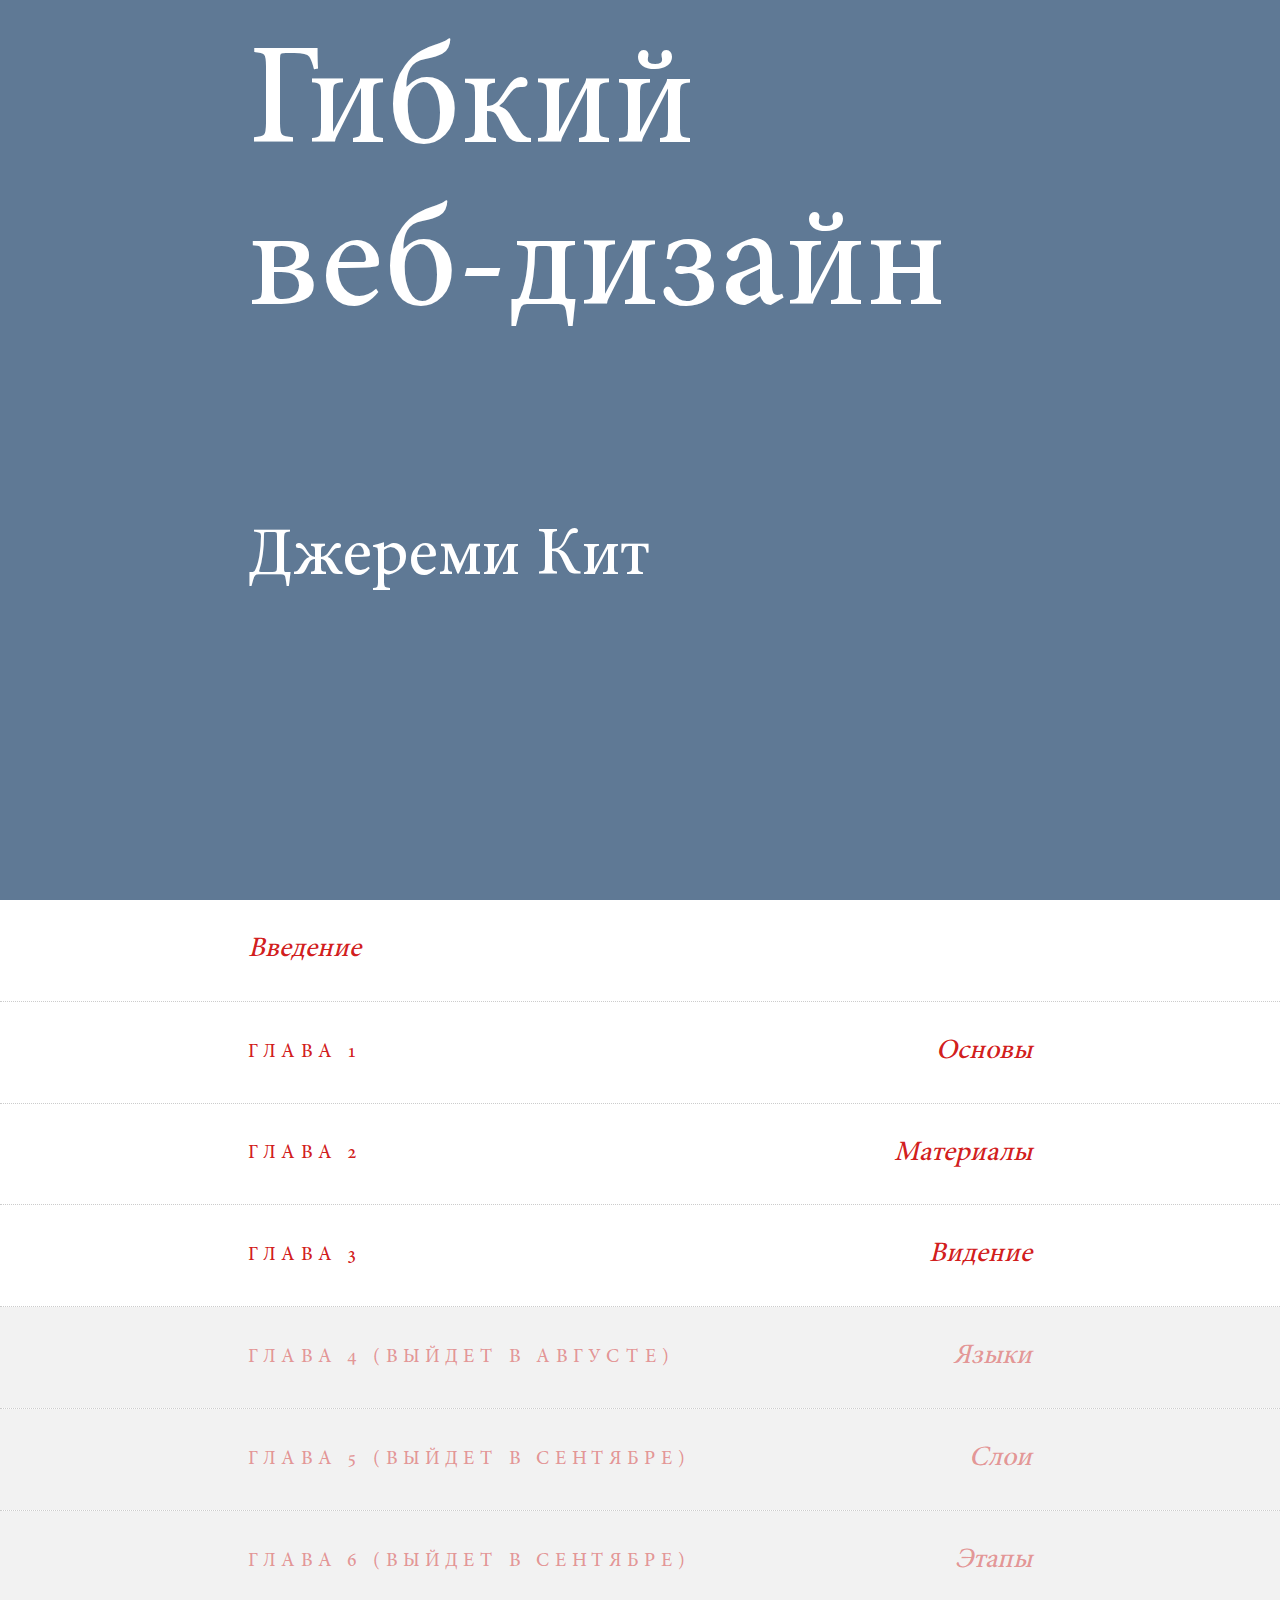
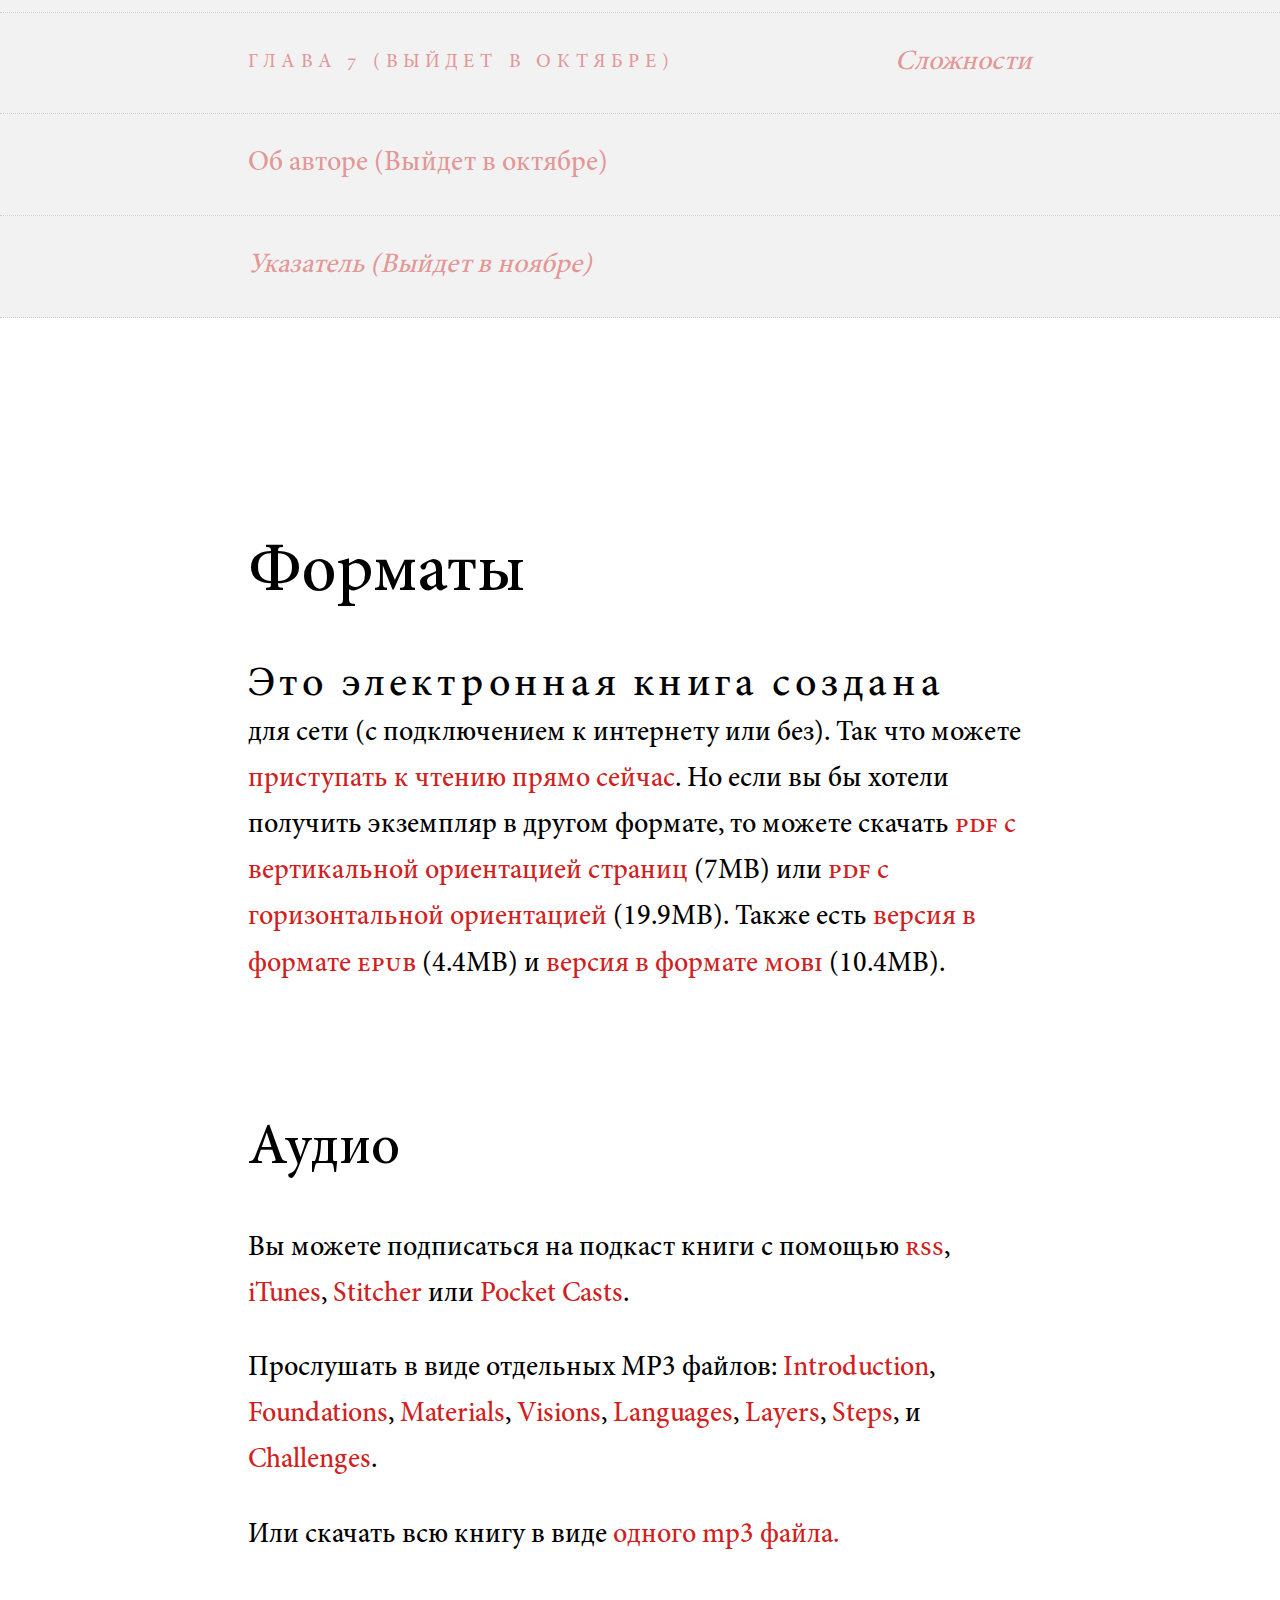
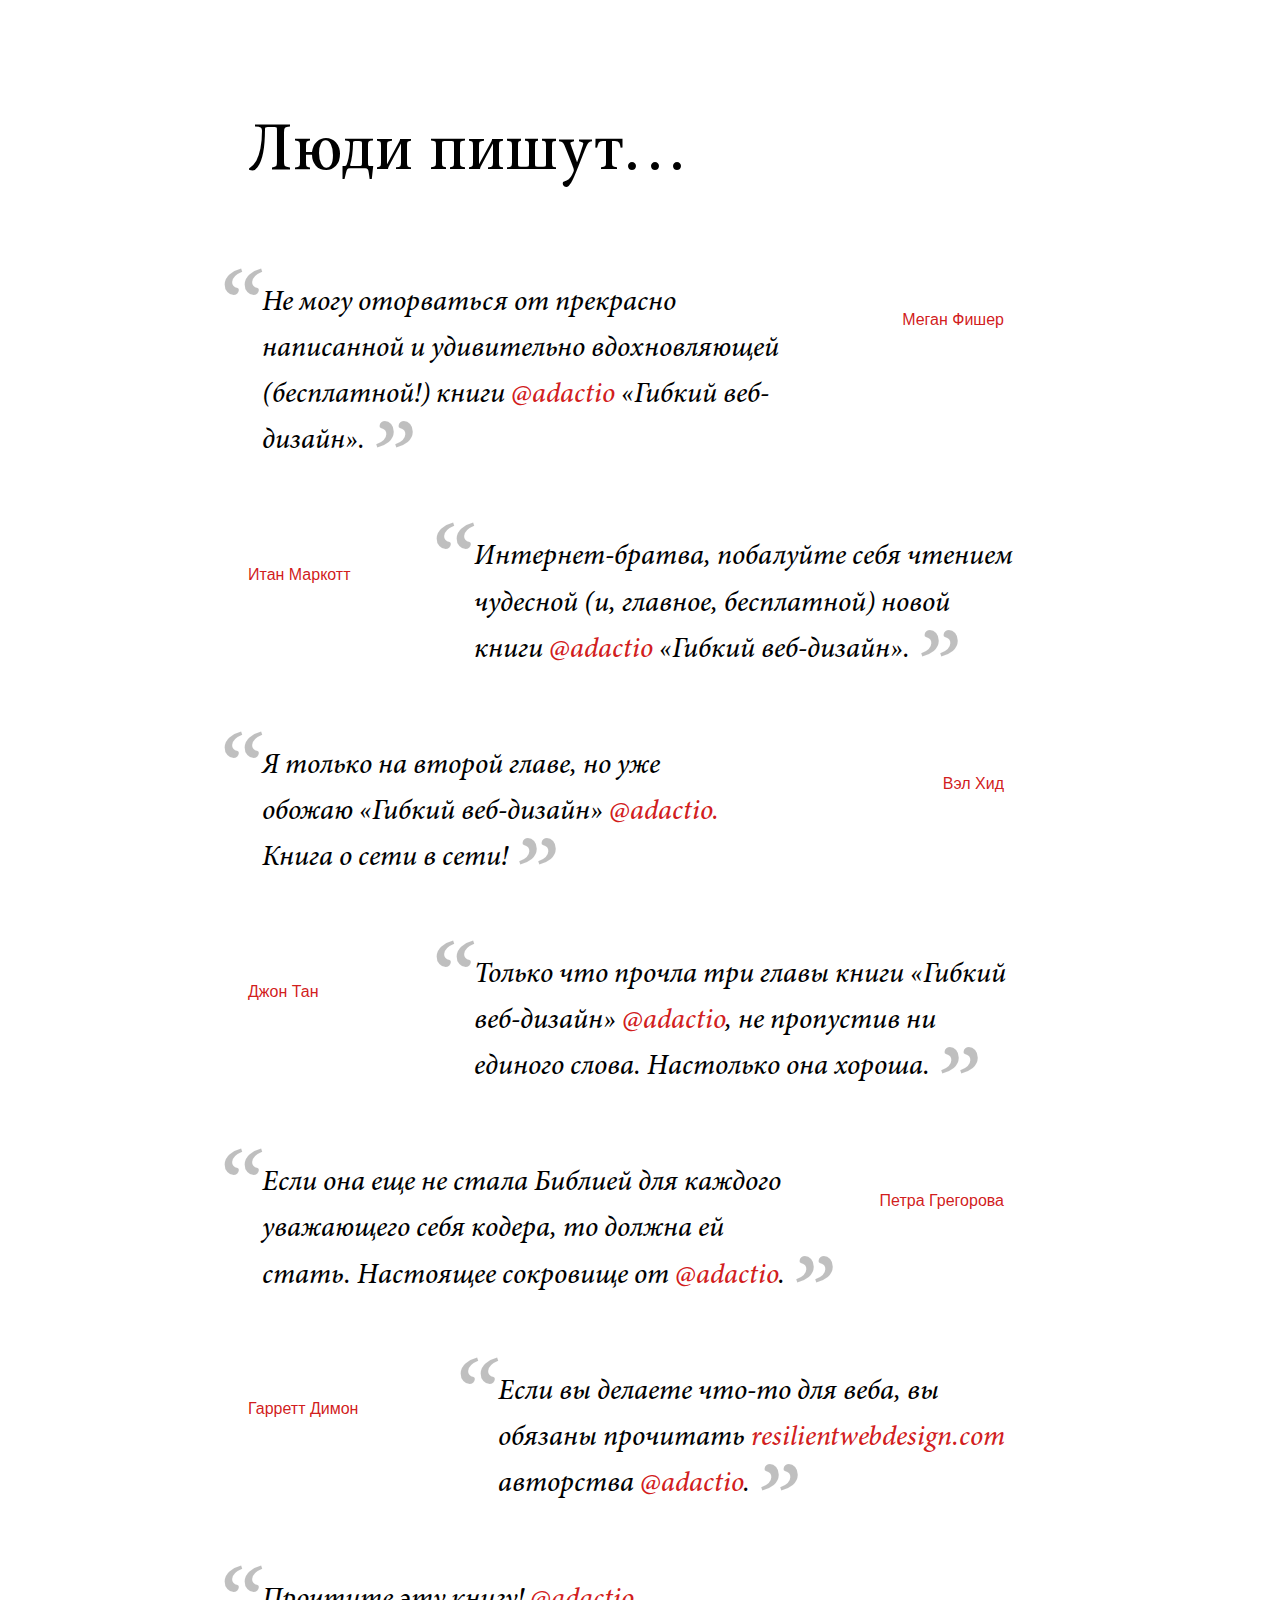
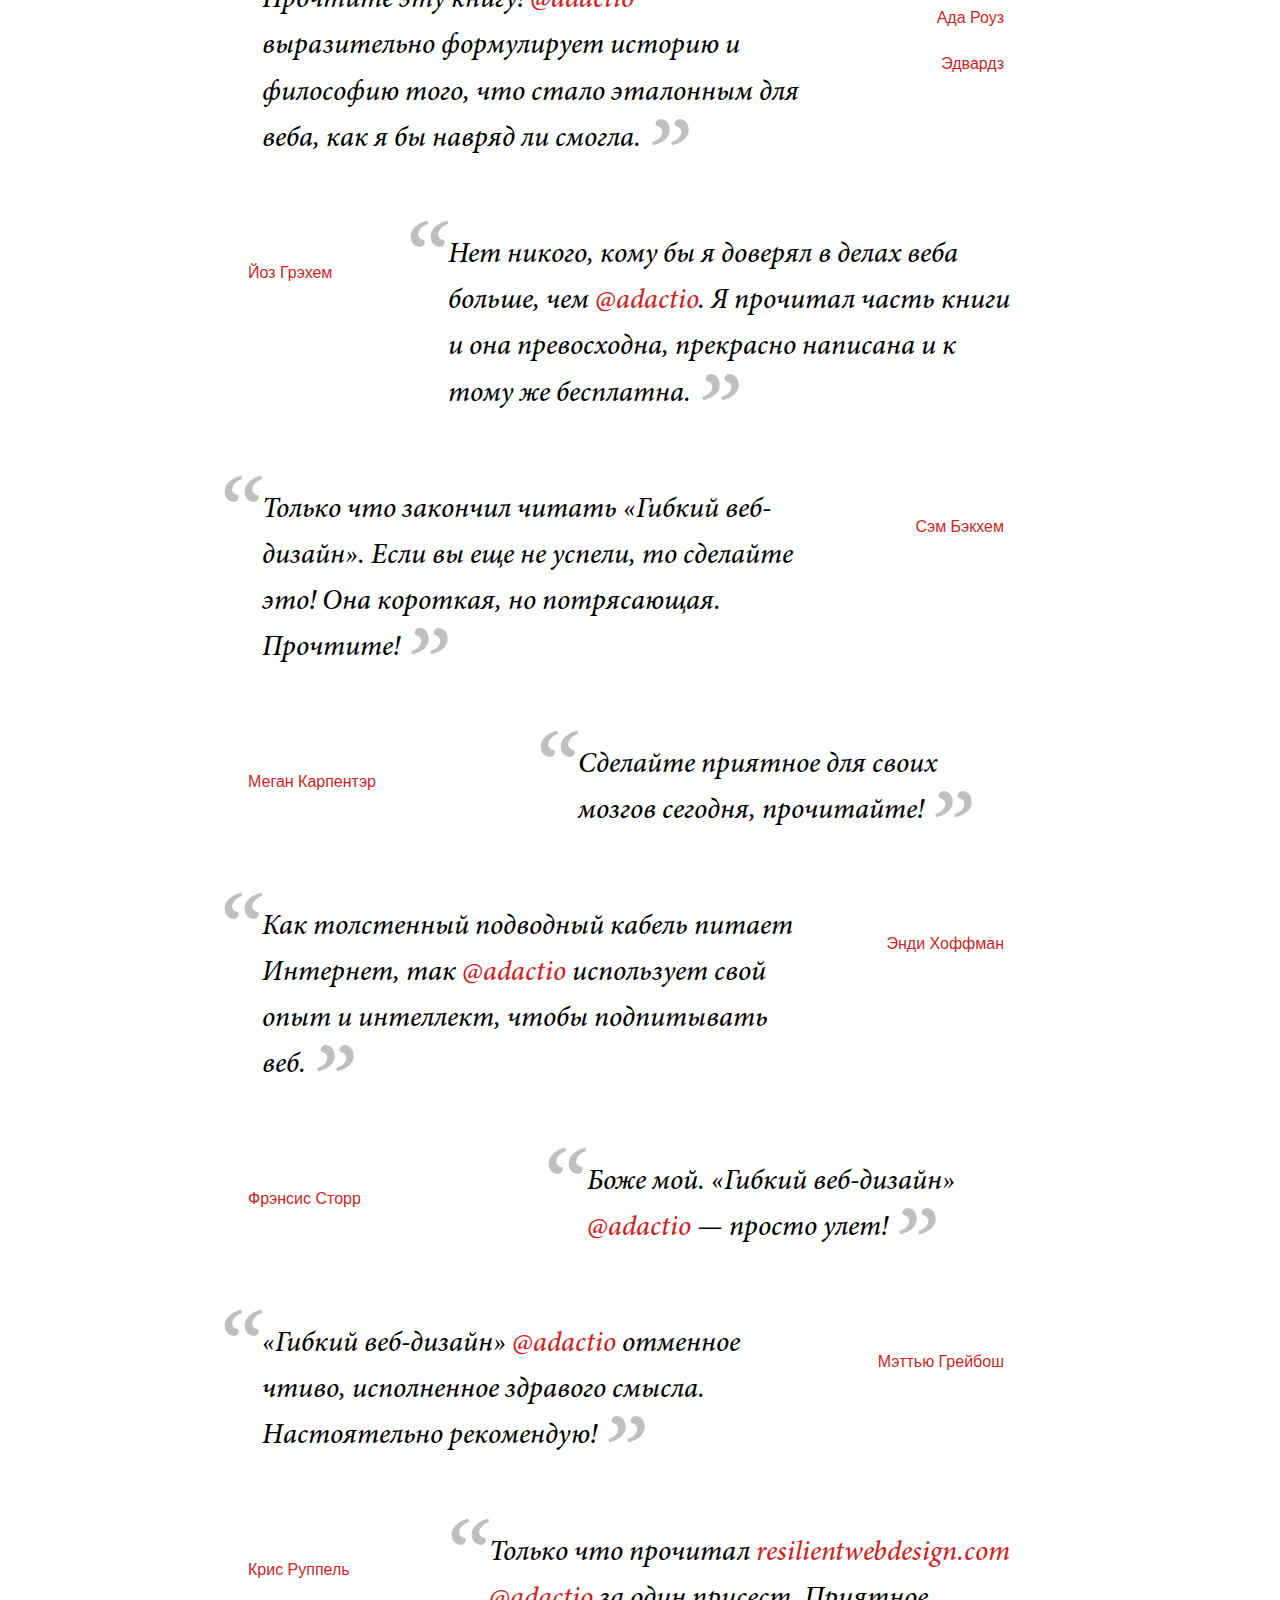
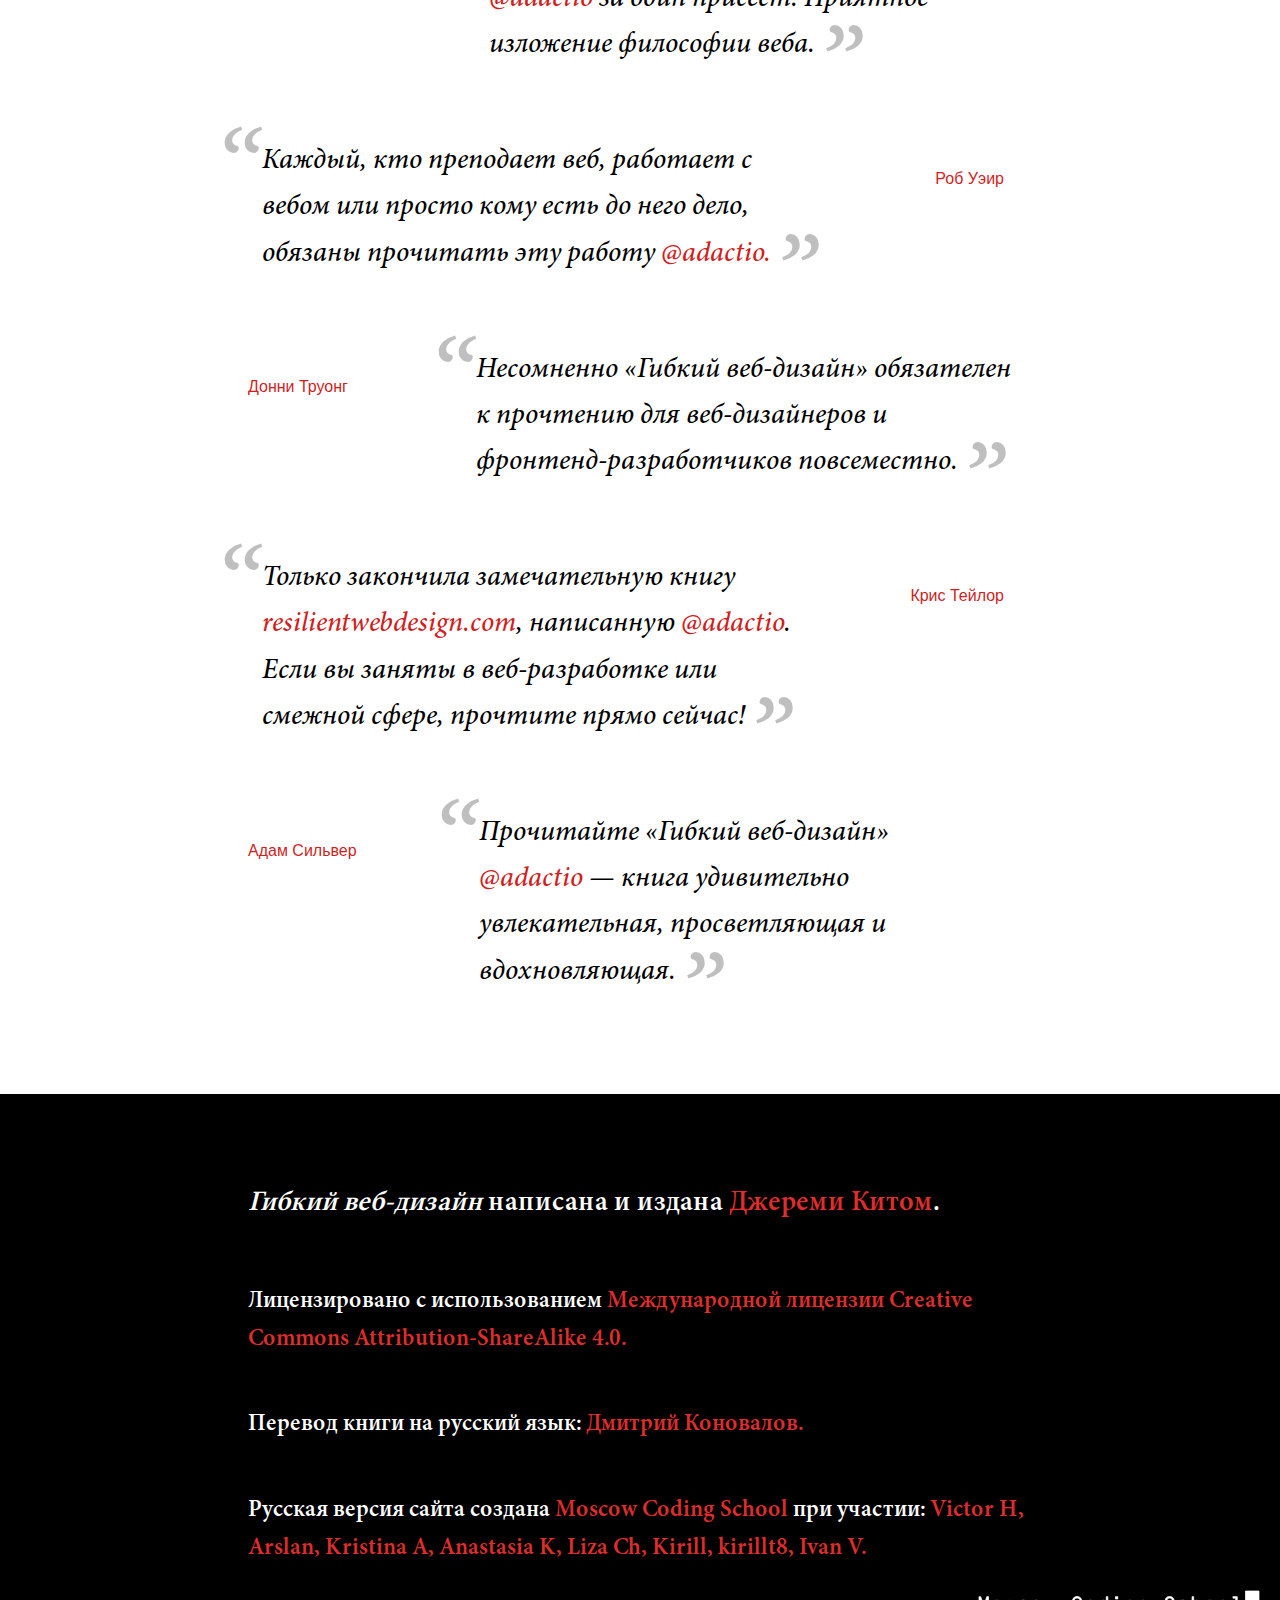
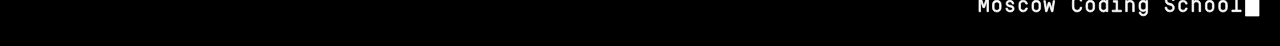
==== commit 3d2b6582: "Merge pull request #36 from moscoding/chapter-five" ====
--- a/index.html
+++ b/index.html
@@ -8,7 +8,7 @@
     <link rel="stylesheet" href="styles/content.css">
     <link rel="stylesheet" href="styles/main-page.css">
     <link rel="stylesheet" href="styles/common.css">
-
+    <link rel="icon" href="img/favicon.ico" type="image/x-icon" />
     <title>Гибкий веб-дизайн</title>
 </head>
 
@@ -38,7 +38,7 @@
             </svg> -->
         </a>
         <div class="header__wrap">
-            <a class="header__link" href="introduction/">
+            <a class="header__link" href="introduction">
                 <h1 class="header__title">Гибкий <br> веб-дизайн</h1>
                 <h2 class="header__author">Джереми Кит</h2>
             </a>
@@ -48,7 +48,7 @@
         <ol>
             <li>
                 <a class="content-link" href="introduction">
-                    <p class="content-p-left">Предисловие</p>
+                    <p class="content-p-left">Введение</p>
                 </a>
             </li>
             <li>
@@ -73,44 +73,43 @@
                 </a>
             </li>
             <li>
-                <a class="content-link" href="chapter4">
-                    <p class="content-p">
-                        <span class="chapter">Глава 4</span>Языки
-                    </p>
-                </a>
-            </li>
-            <li>
-                <a class="content-link" href="chapter5">
-                    <p class="content-p">
-                        <span class="chapter">Глава 5</span>Слои
-                    </p>
-                </a>
-            </li>
-            <li>
-                <a class="content-link" href="#">
-                    <p class="content-p">
-                        <span class="chapter">Глава 6</span>Этапы
-                    </p>
-                </a>
-            </li>
-            <li>
-                <a class="content-link" href="#">
-                    <p class="content-p">
-                        <span class="chapter">Глава 7</span>Сложности
-                    </p>
-                </a>
-            </li>
-            <li>
-                <a class="content-link" href="#">
-                    <p class="content-p">
-                        <span class="content-p-left author">Об авторе</span>
-                    </p>
-                </a>
-            </li>
-            <li>
-                <a class="content-link" href="#">
-                    <p class="content-p-left">Указатель</p>
-                </a>
+                <div class="content-link inactive">
+                    <p class="content-p">
+                        <span class="chapter">Глава 4 <span class="release-date">(Выйдет в августе)</span></span>Языки
+                    </p>
+                </div>
+            </li>
+            <li>
+                <div class="content-link inactive">
+                    <p class="content-p">
+                        <span class="chapter">Глава 5 (ВЫЙДЕТ В сентябре)</span>Слои
+                    </p>
+                </div>
+            </li>
+            <li>
+                <div class="content-link inactive">
+                    <p class="content-p">
+                        <span class="chapter">Глава 6 (ВЫЙДЕТ В сентябре)</span>Этапы
+                    </p>
+                </div>
+            </li>
+            <li>
+                <div class="content-link inactive">
+                    <p class="content-p">
+                        <span class="chapter">Глава 7 (ВЫЙДЕТ В октябре)</span>Сложности
+                    </p>
+                </div>
+            </li>
+            <li>
+                <div class="content-link inactive">
+                    <p class="content-p-left author">Об авторе (Выйдет в октябре)
+                    </p>
+                </div>
+            </li>
+            <li>
+                <div class="content-link inactive">
+                    <p class="content-p-left">Указатель (Выйдет в ноябре)</p>
+                </div>
             </li>
         </ol>
     </nav>
--- a/styles/main-page.css
+++ b/styles/main-page.css
@@ -1,5 +1,4 @@
 @import url(footer.css);
-
 html {
     font-size: 1em;
     font-size: calc(1em + (2 - 1) * ((100vw - 20em) / (100 - 20)));
@@ -33,9 +32,15 @@
     font-family: "MinionPro_medium";
     font-size: 2.5em;
     font-size: calc(2.25em + (11.25 - 2.25) * ((100vw - 20em) / (100 - 20)));
-    font-weight: normal;
+    font-weight: 700;
     line-height: 1.125;
     margin: 0;
+}
+
+@media (min-width: 30em) {
+    .header__title {
+        font-weight: 100;
+    }
 }
 
 .header__author {
@@ -58,7 +63,7 @@
     color: white;
 }
 
-.common-link > span {
+.common-link>span {
     font-variant: all-small-caps;
 }
 
@@ -77,7 +82,7 @@
     font-family: "MinionPro_medium";
     font-weight: normal;
     font-size: 1.8em;
-    font-size: calc( 1.5em + (4.5 - 1.5) * ( (100vw - 20em) / ( 100 - 20) ));
+    font-size: calc( 1.5em + (4.5 - 1.5) * ( (100vw - 20em) / ( 100 - 20)));
     margin: 2.5em 0 0;
 }
 
@@ -98,7 +103,7 @@
     font-family: "MinionPro_medium";
     font-weight: normal;
     font-size: 1.5em;
-    font-size: calc( 1.25em + (3.75 - 1.25) * ( (100vw - 20em) / ( 100 - 20) ));
+    font-size: calc( 1.25em + (3.75 - 1.25) * ( (100vw - 20em) / ( 100 - 20)));
     margin: 2em 0 0;
 }
 
@@ -117,7 +122,7 @@
     font-weight: normal;
     font-family: "MinionPro_medium";
     font-size: 1.5em;
-    font-size: calc( 1.5em + (4.5 - 1.5) * ( (100vw - 20em) / ( 100 - 20) ));
+    font-size: calc( 1.5em + (4.5 - 1.5) * ( (100vw - 20em) / ( 100 - 20)));
     margin: 2em 0 0;
 }
 
@@ -136,19 +141,12 @@
     color: rgba(0, 0, 0, 0.25);
 }
 
-.aside__cite::after {
-    content: "’’";
-    position: absolute;
-    bottom: -1em;
-    font-size: 4em;
-    color: rgba(0, 0, 0, 0.25);
-}
-
 .aside__block {
     display: flex;
     margin: 2.5em -1em;
     align-items: flex-start;
 }
+
 .aside__block:nth-child(2n) .aside__author {
     text-align: right;
     margin-right: 2em;
@@ -176,8 +174,6 @@
     order: 2;
 }
 
-
-
 @media (min-width: 100em) {
     .header__title {
         font-size: 5.625em;
@@ -185,17 +181,14 @@
     .header__author {
         font-size: 2.25em;
     }
-
     .formats-title,
     .audio-title {
         font-size: 2em;
     }
-
     .formats-paragraph,
     .audio-paragraph {
         font-size: 1em;
     }
-
     .formats-paragraph:first-line {
         font-size: 2em;
     }
@@ -205,17 +198,14 @@
     .aside__block {
         flex-direction: column;
     }
-
     .order-two {
         order: 0;
     }
-
     .aside__author {
         margin: 0.2em auto;
     }
-
     .aside__block:nth-child(2n) .aside__author {
         text-align: right;
         margin: auto;
     }
-}
+}--- a/styles/common.css
+++ b/styles/common.css
@@ -182,7 +182,7 @@
 
 .names {
     text-align: right;
-    white-space: nowrap;
+    white-space: normal;
 }
 
 .design {
@@ -383,7 +383,8 @@
 }
 
 blockquote p:first-child,
-blockquote p:last-child {
+blockquote p:last-child,
+.aside__cite {
     position: relative;
 }
 
@@ -400,7 +401,7 @@
     content: '‘‘';
     vertical-align: top;
     top: -0.125em;
-    left: -0.5em;
+    left: -0.45em;
 }
 
 blockquote p:last-child::after {
@@ -412,4 +413,58 @@
 blockquote {
     margin: 2em;
     padding: 0;
+}
+
+.content-link.inactive {
+    background-color: rgba(0, 0, 0, 0.05);
+    color: rgba(204, 0, 0, 0.4);
+}
+
+.content-link.inactive:hover {
+    background-color: none;
+    color: rgba(204, 0, 0, 0.4);
+}
+
+.content-link .content-p {
+    flex-wrap: wrap;
+}
+
+.chapter {
+    white-space: none;
+}
+
+blockquote {
+    margin: 2em;
+}
+
+.chapter-name {
+    letter-spacing: 0.025em;
+    min-height: 2em;
+    border-bottom: 0.25em solid rgba(95, 121, 149, 0.5);
+    font-size: calc( 2.25em + (11.25 - 2.25) * ( (100vw - 20em) / ( 100 - 20)));
+}
+
+.chapter-number {
+    display: block;
+    text-transform: uppercase;
+    font-variant: small-caps;
+    letter-spacing: 0.3em;
+    font-size: 0.4em;
+    line-height: 1.6em;
+    margin-bottom: 1em;
+}
+
+.chapter-title {
+    letter-spacing: 0.025em;
+    font-size: calc( 2.25em + (11.25 - 2.25) * ( (100vw - 20em) / ( 100 - 20)));
+}
+
+code {
+    font-family: monospace;
+}
+
+pre {
+    color: rgba(0, 0, 0, 0.75);
+    white-space: pre-wrap;
+    margin: 1em;
 }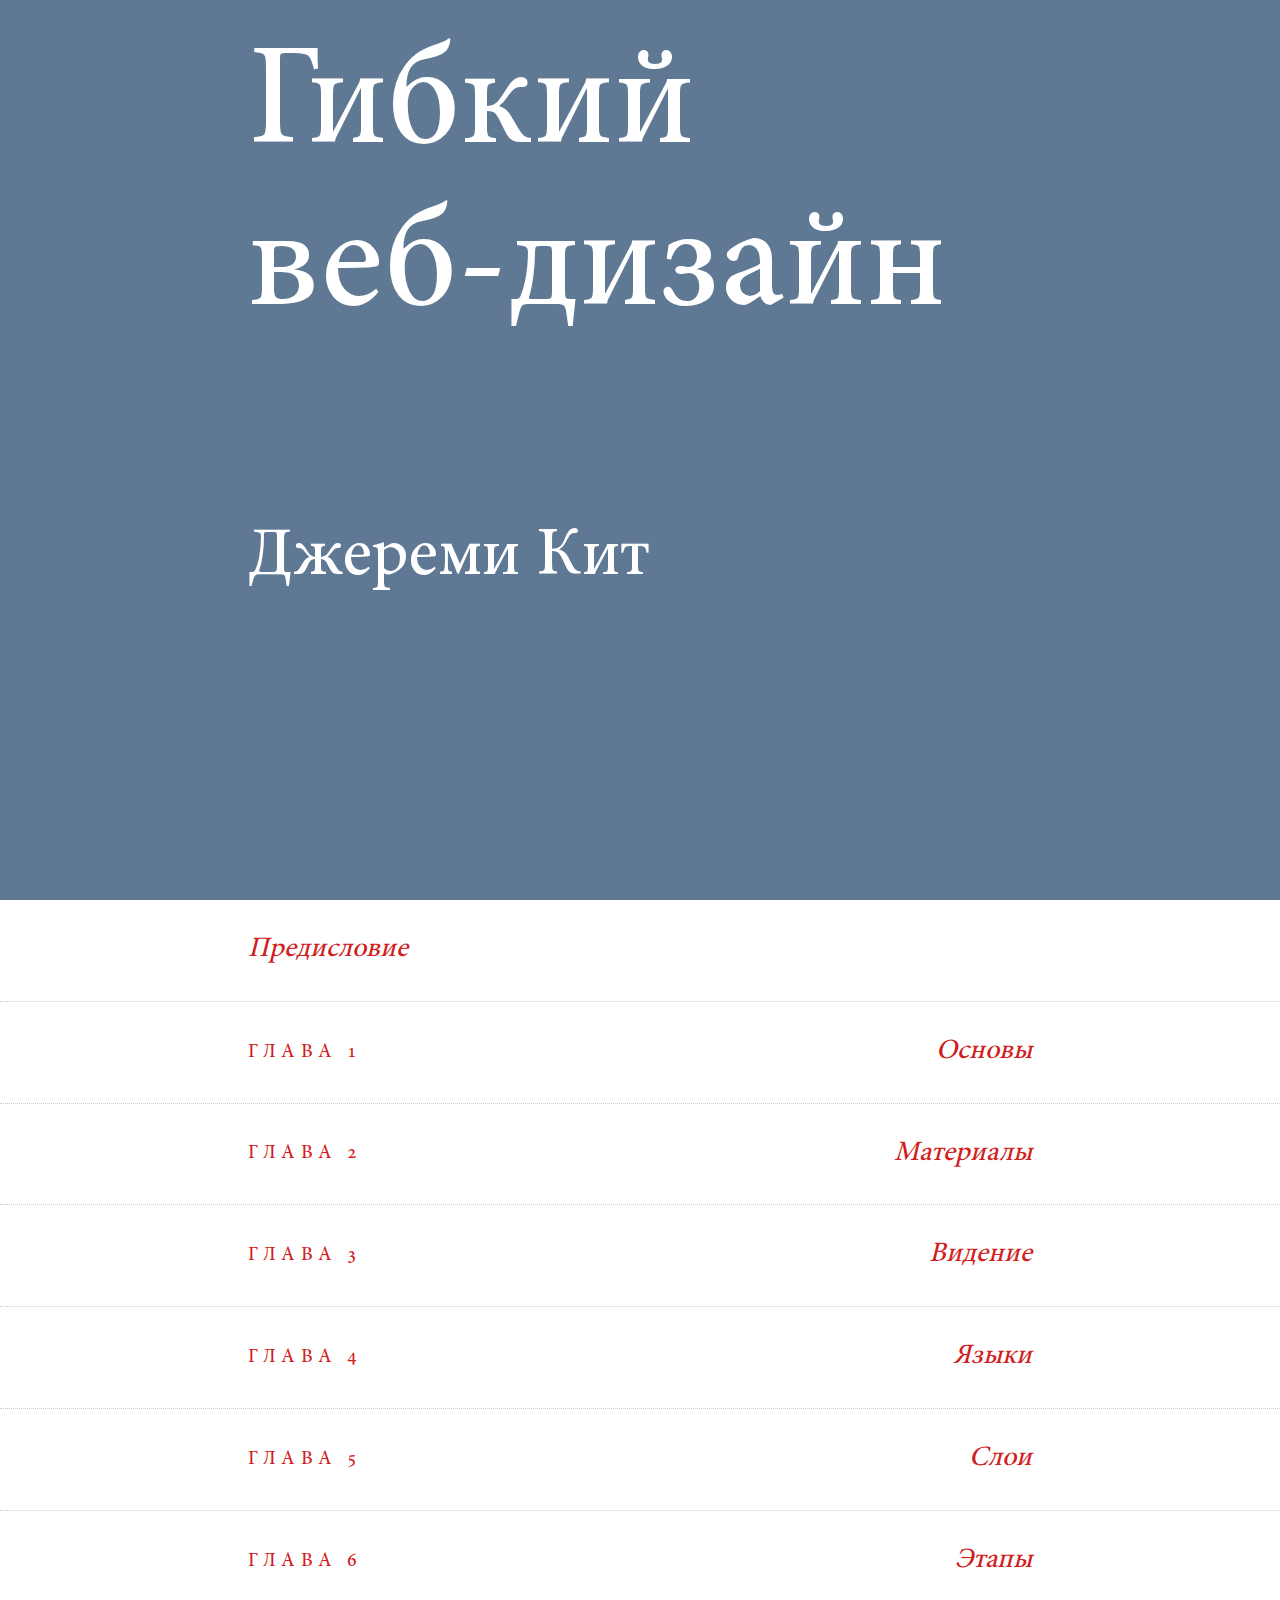
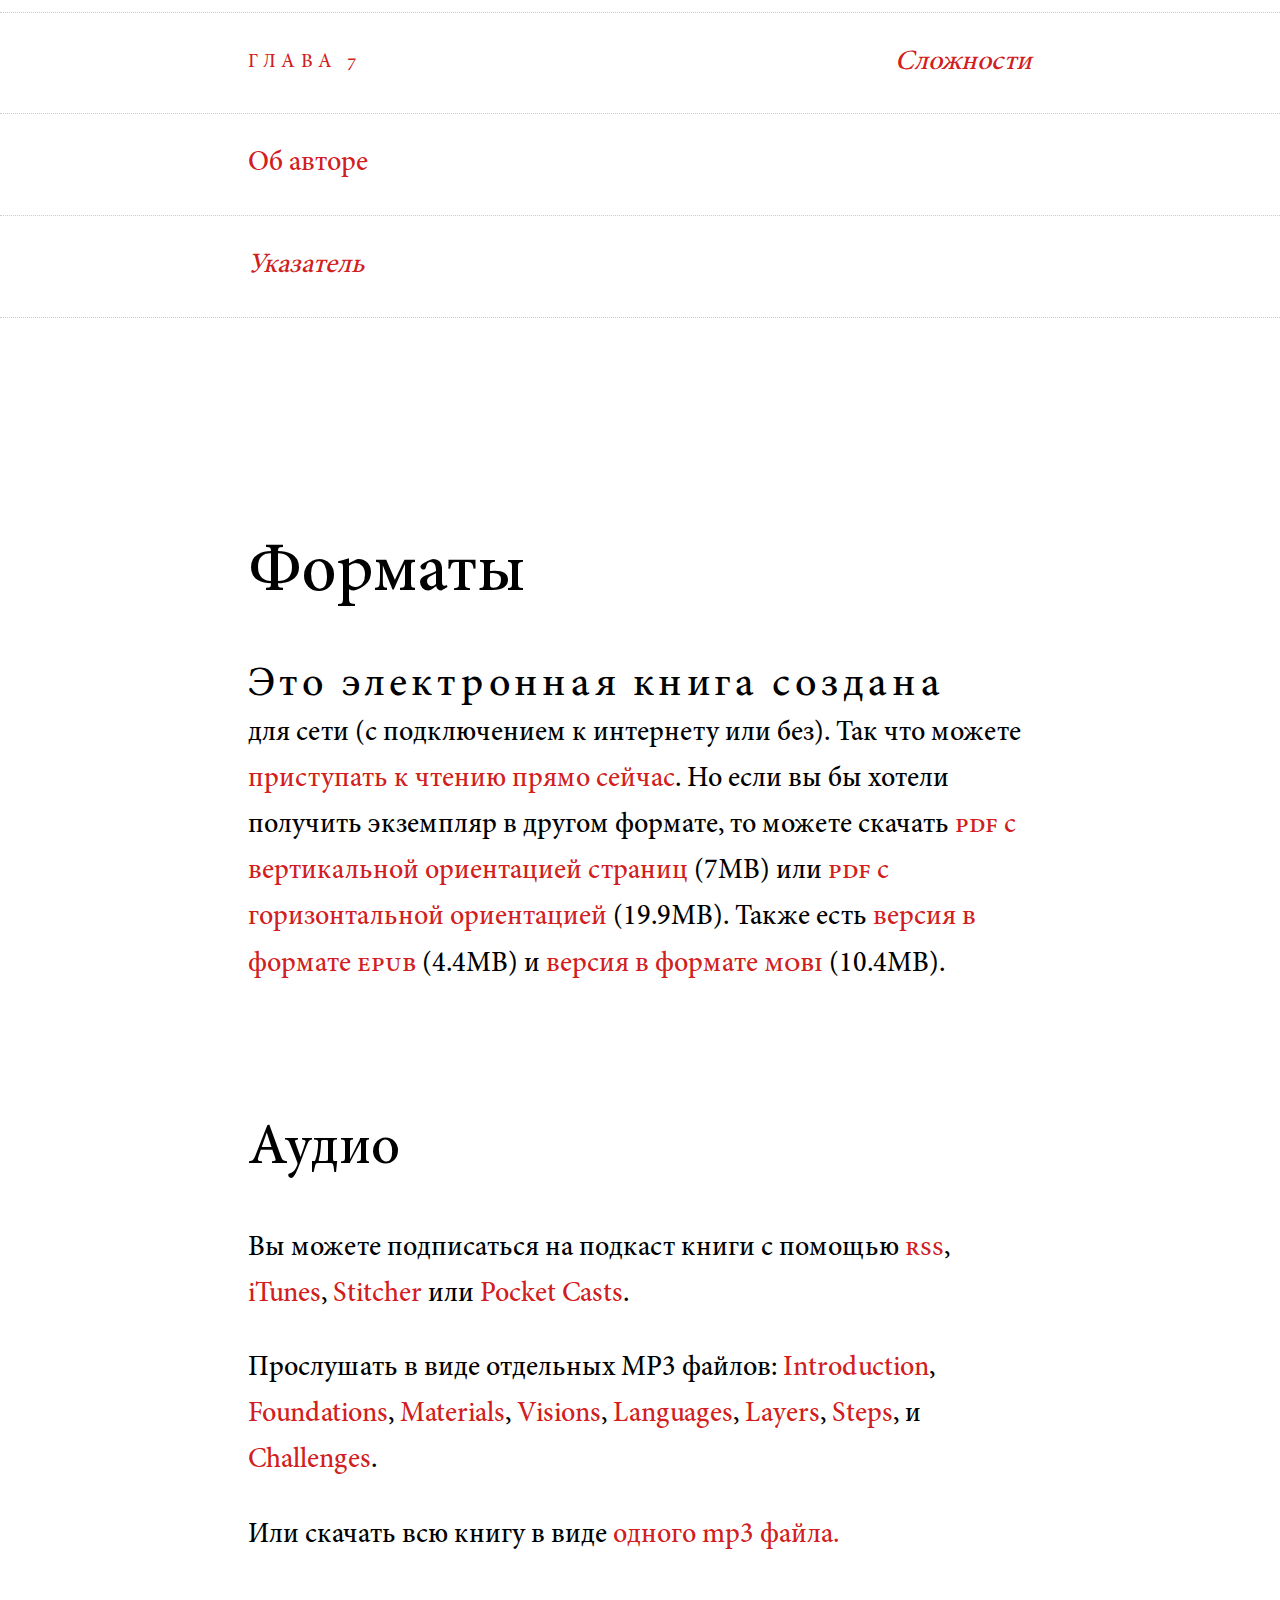
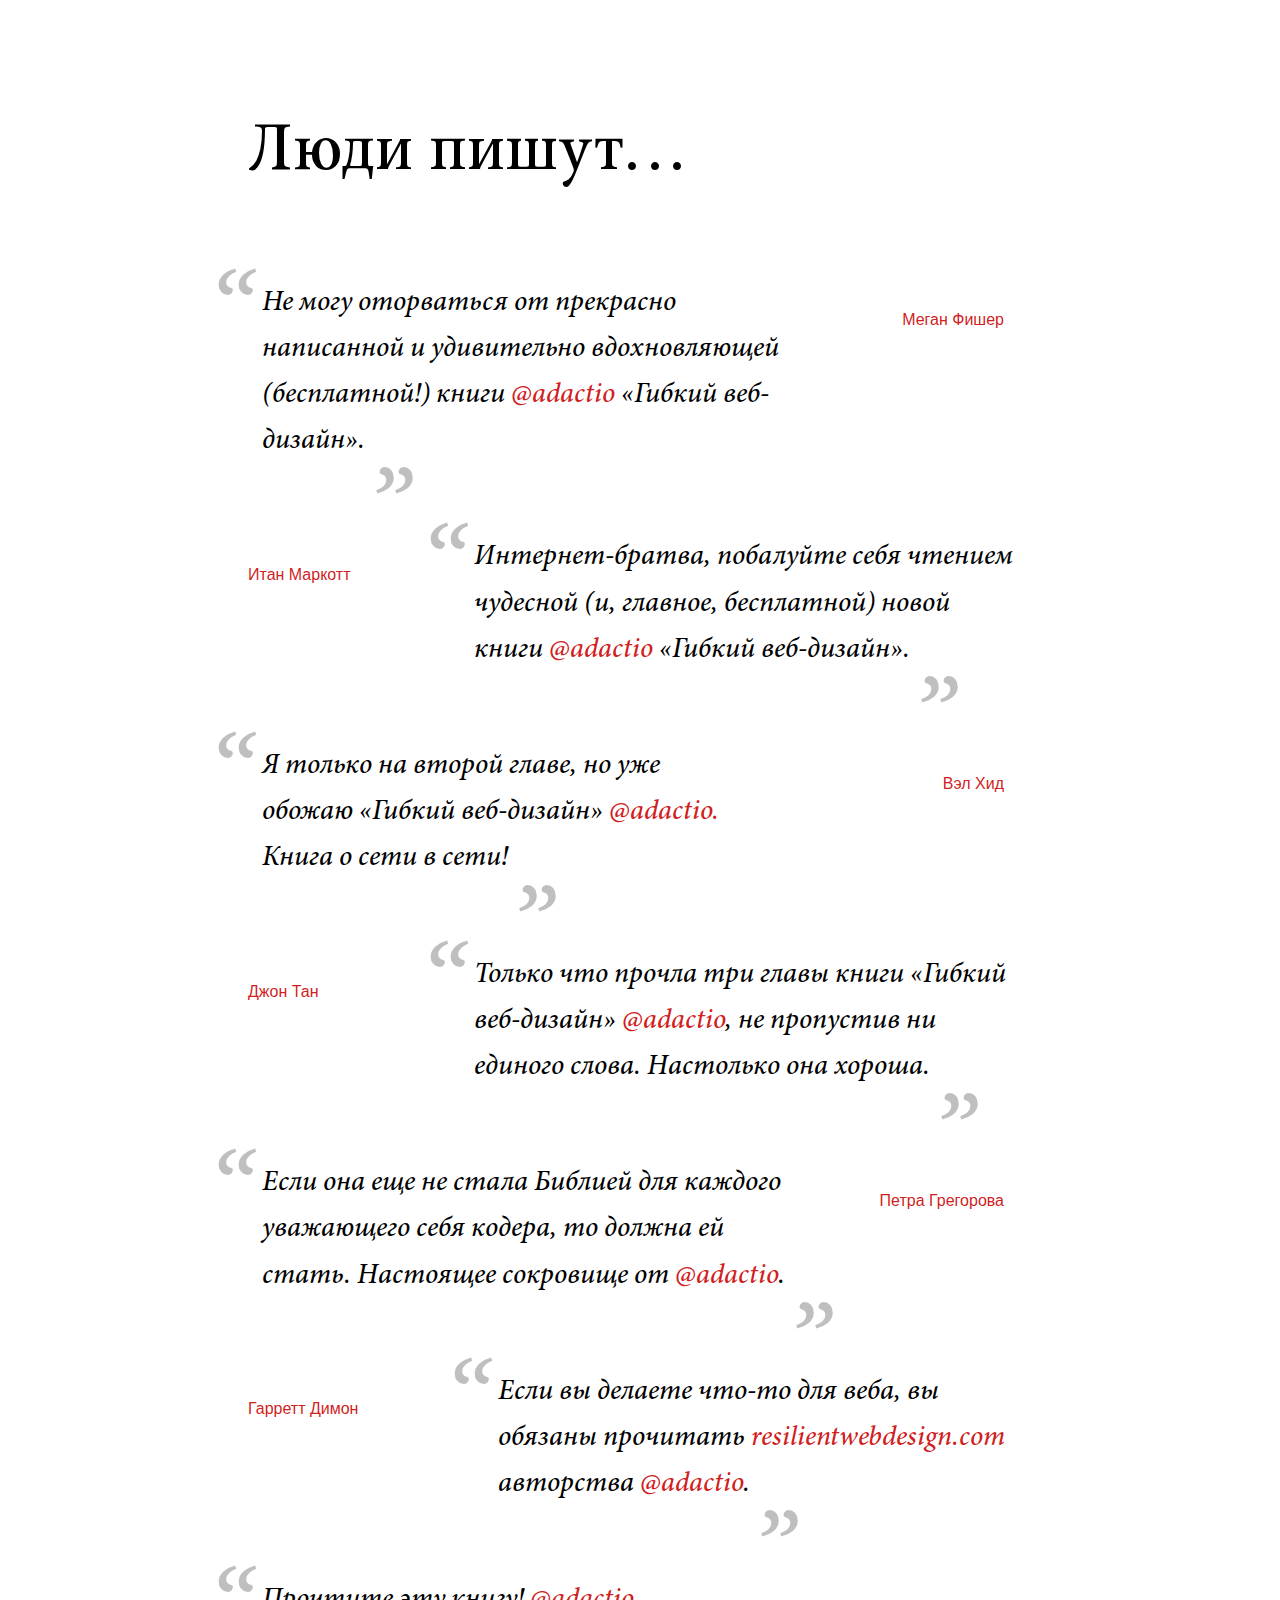
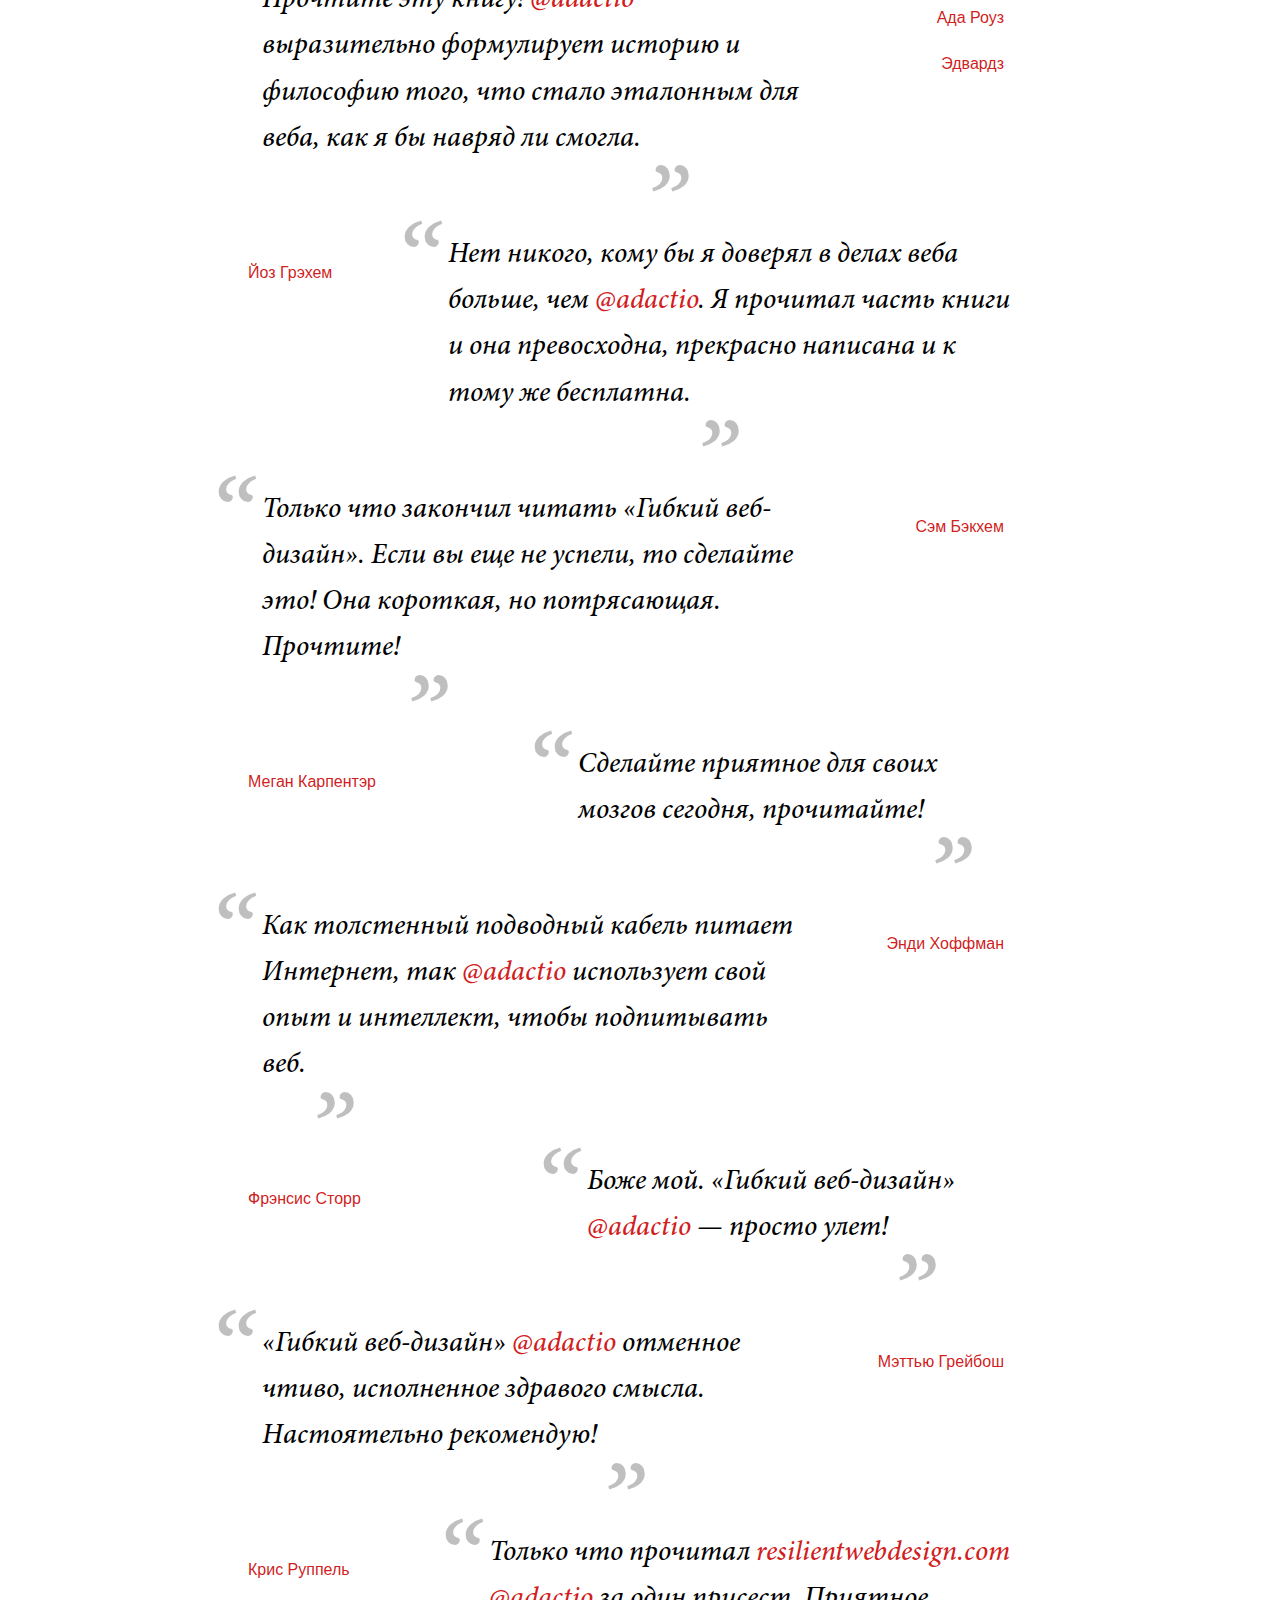
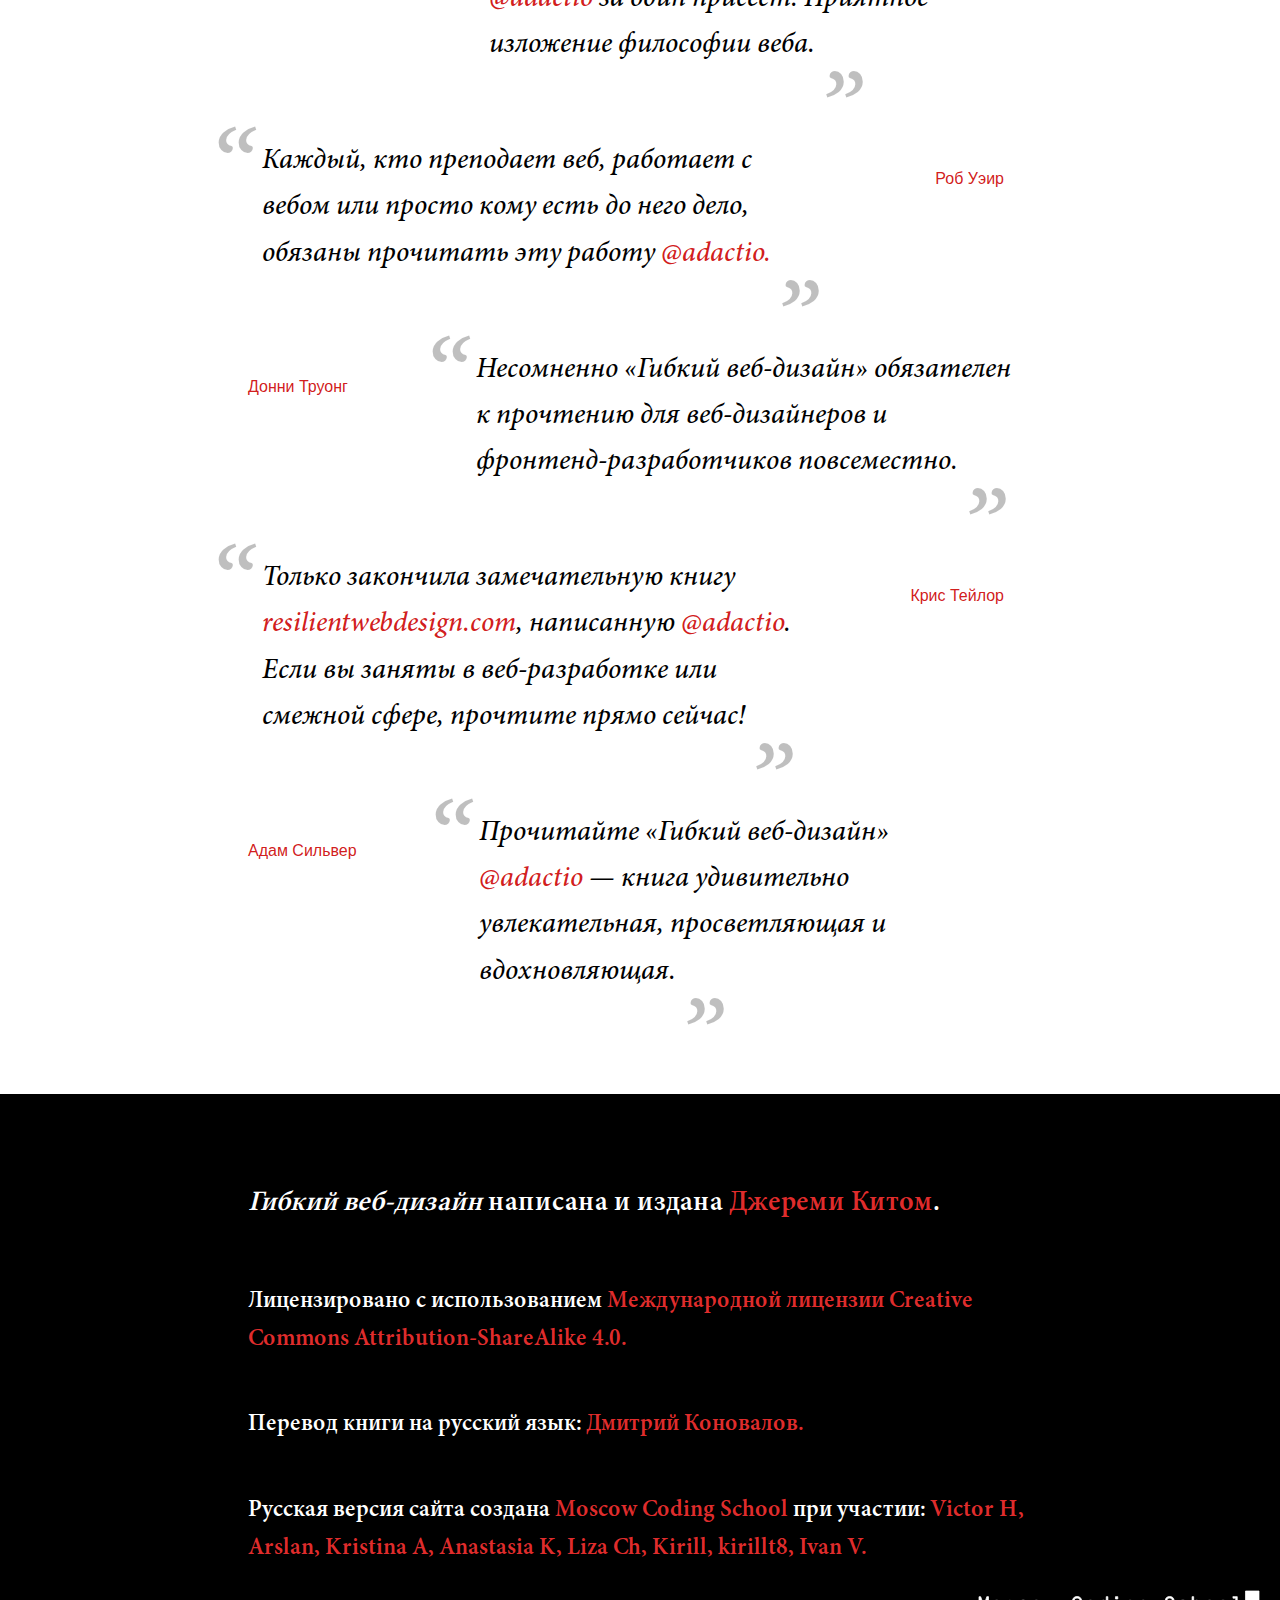
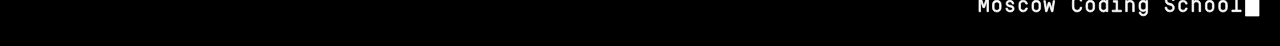
==== commit 6d41d492: "title border-bottom edited" ====
--- a/index.html
+++ b/index.html
@@ -8,7 +8,7 @@
     <link rel="stylesheet" href="styles/content.css">
     <link rel="stylesheet" href="styles/main-page.css">
     <link rel="stylesheet" href="styles/common.css">
-    <link rel="icon" href="img/favicon.ico" type="image/x-icon" />
+
     <title>Гибкий веб-дизайн</title>
 </head>
 
@@ -38,7 +38,7 @@
             </svg> -->
         </a>
         <div class="header__wrap">
-            <a class="header__link" href="introduction">
+            <a class="header__link" href="introduction/">
                 <h1 class="header__title">Гибкий <br> веб-дизайн</h1>
                 <h2 class="header__author">Джереми Кит</h2>
             </a>
@@ -48,7 +48,7 @@
         <ol>
             <li>
                 <a class="content-link" href="introduction">
-                    <p class="content-p-left">Введение</p>
+                    <p class="content-p-left">Предисловие</p>
                 </a>
             </li>
             <li>
@@ -73,43 +73,44 @@
                 </a>
             </li>
             <li>
-                <div class="content-link inactive">
-                    <p class="content-p">
-                        <span class="chapter">Глава 4 <span class="release-date">(Выйдет в августе)</span></span>Языки
-                    </p>
-                </div>
-            </li>
-            <li>
-                <div class="content-link inactive">
-                    <p class="content-p">
-                        <span class="chapter">Глава 5 (ВЫЙДЕТ В сентябре)</span>Слои
-                    </p>
-                </div>
-            </li>
-            <li>
-                <div class="content-link inactive">
-                    <p class="content-p">
-                        <span class="chapter">Глава 6 (ВЫЙДЕТ В сентябре)</span>Этапы
-                    </p>
-                </div>
-            </li>
-            <li>
-                <div class="content-link inactive">
-                    <p class="content-p">
-                        <span class="chapter">Глава 7 (ВЫЙДЕТ В октябре)</span>Сложности
-                    </p>
-                </div>
-            </li>
-            <li>
-                <div class="content-link inactive">
-                    <p class="content-p-left author">Об авторе (Выйдет в октябре)
-                    </p>
-                </div>
-            </li>
-            <li>
-                <div class="content-link inactive">
-                    <p class="content-p-left">Указатель (Выйдет в ноябре)</p>
-                </div>
+                <a class="content-link" href="chapter4">
+                    <p class="content-p">
+                        <span class="chapter">Глава 4</span>Языки
+                    </p>
+                </a>
+            </li>
+            <li>
+                <a class="content-link" href="chapter5">
+                    <p class="content-p">
+                        <span class="chapter">Глава 5</span>Слои
+                    </p>
+                </a>
+            </li>
+            <li>
+                <a class="content-link" href="#">
+                    <p class="content-p">
+                        <span class="chapter">Глава 6</span>Этапы
+                    </p>
+                </a>
+            </li>
+            <li>
+                <a class="content-link" href="#">
+                    <p class="content-p">
+                        <span class="chapter">Глава 7</span>Сложности
+                    </p>
+                </a>
+            </li>
+            <li>
+                <a class="content-link" href="#">
+                    <p class="content-p">
+                        <span class="content-p-left author">Об авторе</span>
+                    </p>
+                </a>
+            </li>
+            <li>
+                <a class="content-link" href="#">
+                    <p class="content-p-left">Указатель</p>
+                </a>
             </li>
         </ol>
     </nav>
--- a/styles/main-page.css
+++ b/styles/main-page.css
@@ -1,4 +1,5 @@
 @import url(footer.css);
+
 html {
     font-size: 1em;
     font-size: calc(1em + (2 - 1) * ((100vw - 20em) / (100 - 20)));
@@ -32,15 +33,9 @@
     font-family: "MinionPro_medium";
     font-size: 2.5em;
     font-size: calc(2.25em + (11.25 - 2.25) * ((100vw - 20em) / (100 - 20)));
-    font-weight: 700;
+    font-weight: normal;
     line-height: 1.125;
     margin: 0;
-}
-
-@media (min-width: 30em) {
-    .header__title {
-        font-weight: 100;
-    }
 }
 
 .header__author {
@@ -63,7 +58,7 @@
     color: white;
 }
 
-.common-link>span {
+.common-link > span {
     font-variant: all-small-caps;
 }
 
@@ -82,7 +77,7 @@
     font-family: "MinionPro_medium";
     font-weight: normal;
     font-size: 1.8em;
-    font-size: calc( 1.5em + (4.5 - 1.5) * ( (100vw - 20em) / ( 100 - 20)));
+    font-size: calc( 1.5em + (4.5 - 1.5) * ( (100vw - 20em) / ( 100 - 20) ));
     margin: 2.5em 0 0;
 }
 
@@ -103,7 +98,7 @@
     font-family: "MinionPro_medium";
     font-weight: normal;
     font-size: 1.5em;
-    font-size: calc( 1.25em + (3.75 - 1.25) * ( (100vw - 20em) / ( 100 - 20)));
+    font-size: calc( 1.25em + (3.75 - 1.25) * ( (100vw - 20em) / ( 100 - 20) ));
     margin: 2em 0 0;
 }
 
@@ -122,7 +117,7 @@
     font-weight: normal;
     font-family: "MinionPro_medium";
     font-size: 1.5em;
-    font-size: calc( 1.5em + (4.5 - 1.5) * ( (100vw - 20em) / ( 100 - 20)));
+    font-size: calc( 1.5em + (4.5 - 1.5) * ( (100vw - 20em) / ( 100 - 20) ));
     margin: 2em 0 0;
 }
 
@@ -141,12 +136,19 @@
     color: rgba(0, 0, 0, 0.25);
 }
 
+.aside__cite::after {
+    content: "’’";
+    position: absolute;
+    bottom: -1em;
+    font-size: 4em;
+    color: rgba(0, 0, 0, 0.25);
+}
+
 .aside__block {
     display: flex;
     margin: 2.5em -1em;
     align-items: flex-start;
 }
-
 .aside__block:nth-child(2n) .aside__author {
     text-align: right;
     margin-right: 2em;
@@ -174,6 +176,8 @@
     order: 2;
 }
 
+
+
 @media (min-width: 100em) {
     .header__title {
         font-size: 5.625em;
@@ -181,14 +185,17 @@
     .header__author {
         font-size: 2.25em;
     }
+
     .formats-title,
     .audio-title {
         font-size: 2em;
     }
+
     .formats-paragraph,
     .audio-paragraph {
         font-size: 1em;
     }
+
     .formats-paragraph:first-line {
         font-size: 2em;
     }
@@ -198,14 +205,17 @@
     .aside__block {
         flex-direction: column;
     }
+
     .order-two {
         order: 0;
     }
+
     .aside__author {
         margin: 0.2em auto;
     }
+
     .aside__block:nth-child(2n) .aside__author {
         text-align: right;
         margin: auto;
     }
-}+}
--- a/styles/common.css
+++ b/styles/common.css
@@ -182,7 +182,7 @@
 
 .names {
     text-align: right;
-    white-space: normal;
+    white-space: nowrap;
 }
 
 .design {
@@ -383,8 +383,7 @@
 }
 
 blockquote p:first-child,
-blockquote p:last-child,
-.aside__cite {
+blockquote p:last-child {
     position: relative;
 }
 
@@ -401,7 +400,7 @@
     content: '‘‘';
     vertical-align: top;
     top: -0.125em;
-    left: -0.45em;
+    left: -0.5em;
 }
 
 blockquote p:last-child::after {
@@ -413,58 +412,4 @@
 blockquote {
     margin: 2em;
     padding: 0;
-}
-
-.content-link.inactive {
-    background-color: rgba(0, 0, 0, 0.05);
-    color: rgba(204, 0, 0, 0.4);
-}
-
-.content-link.inactive:hover {
-    background-color: none;
-    color: rgba(204, 0, 0, 0.4);
-}
-
-.content-link .content-p {
-    flex-wrap: wrap;
-}
-
-.chapter {
-    white-space: none;
-}
-
-blockquote {
-    margin: 2em;
-}
-
-.chapter-name {
-    letter-spacing: 0.025em;
-    min-height: 2em;
-    border-bottom: 0.25em solid rgba(95, 121, 149, 0.5);
-    font-size: calc( 2.25em + (11.25 - 2.25) * ( (100vw - 20em) / ( 100 - 20)));
-}
-
-.chapter-number {
-    display: block;
-    text-transform: uppercase;
-    font-variant: small-caps;
-    letter-spacing: 0.3em;
-    font-size: 0.4em;
-    line-height: 1.6em;
-    margin-bottom: 1em;
-}
-
-.chapter-title {
-    letter-spacing: 0.025em;
-    font-size: calc( 2.25em + (11.25 - 2.25) * ( (100vw - 20em) / ( 100 - 20)));
-}
-
-code {
-    font-family: monospace;
-}
-
-pre {
-    color: rgba(0, 0, 0, 0.75);
-    white-space: pre-wrap;
-    margin: 1em;
 }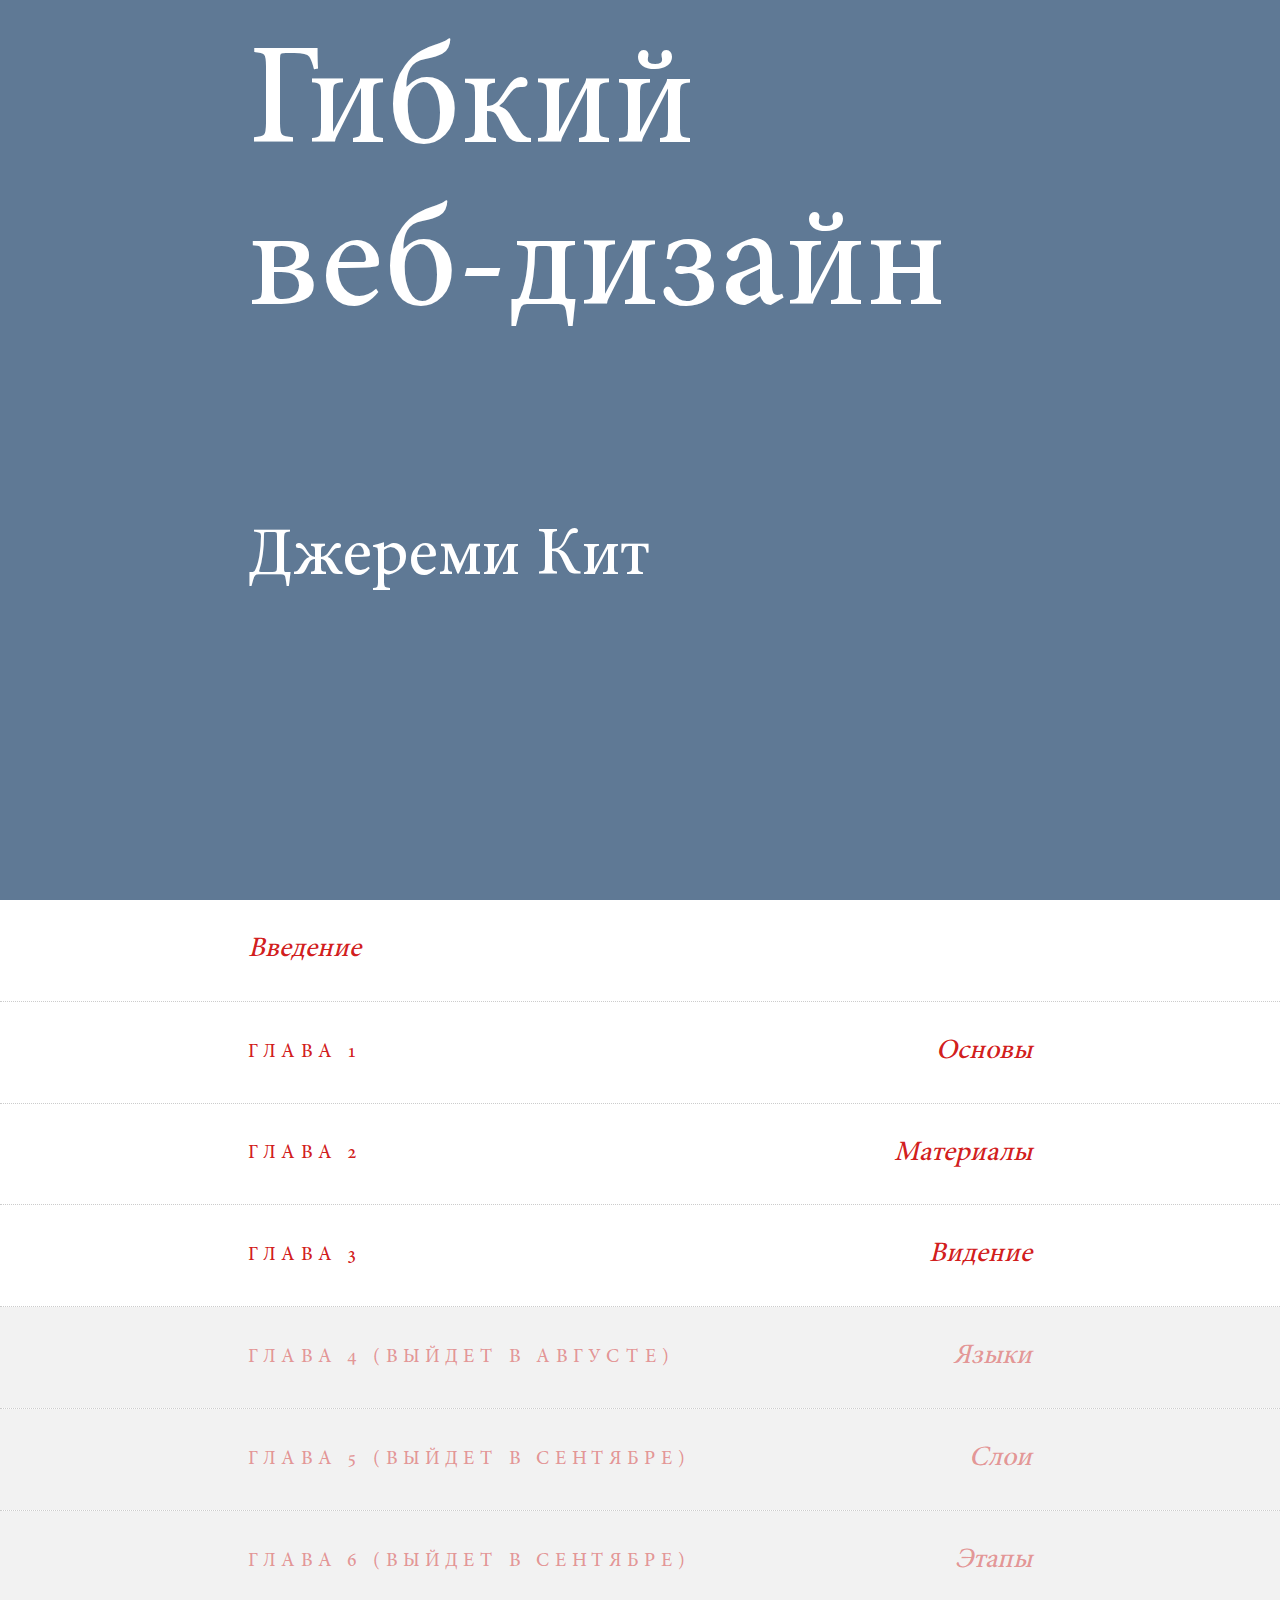
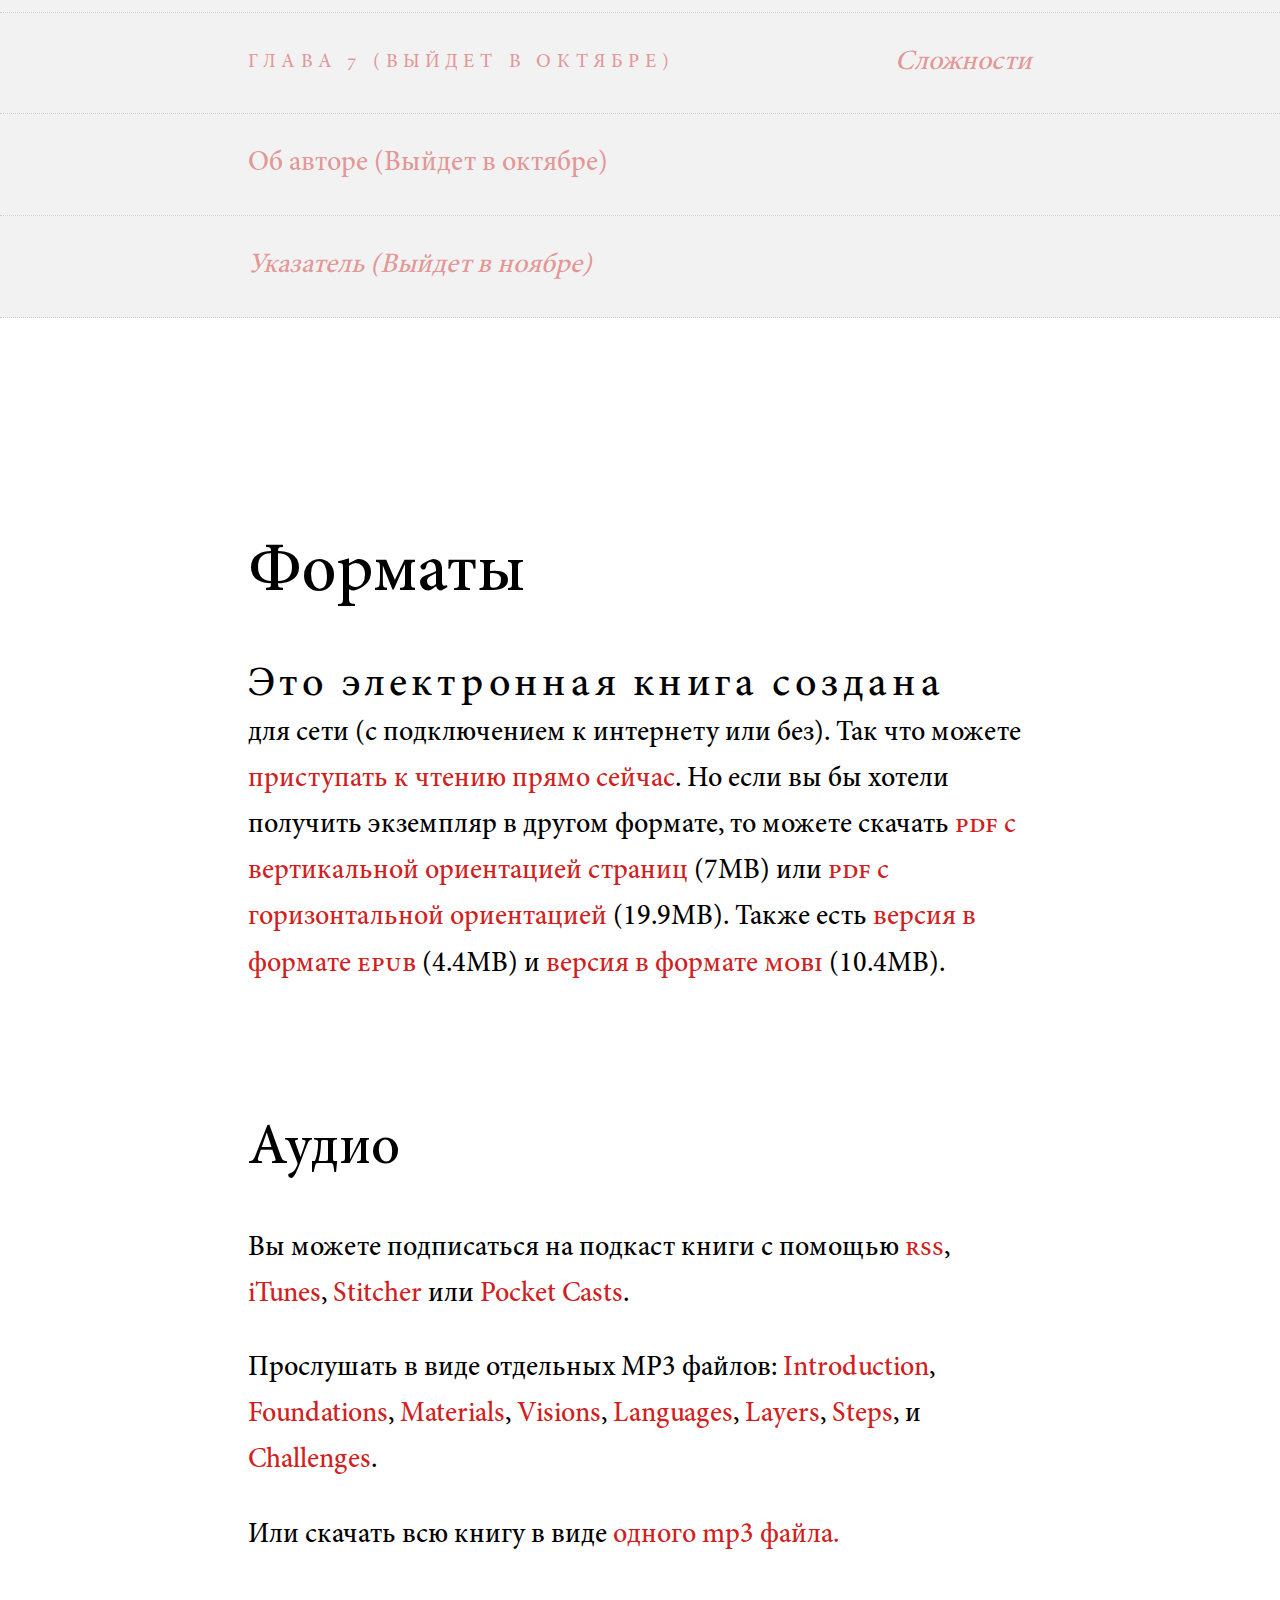
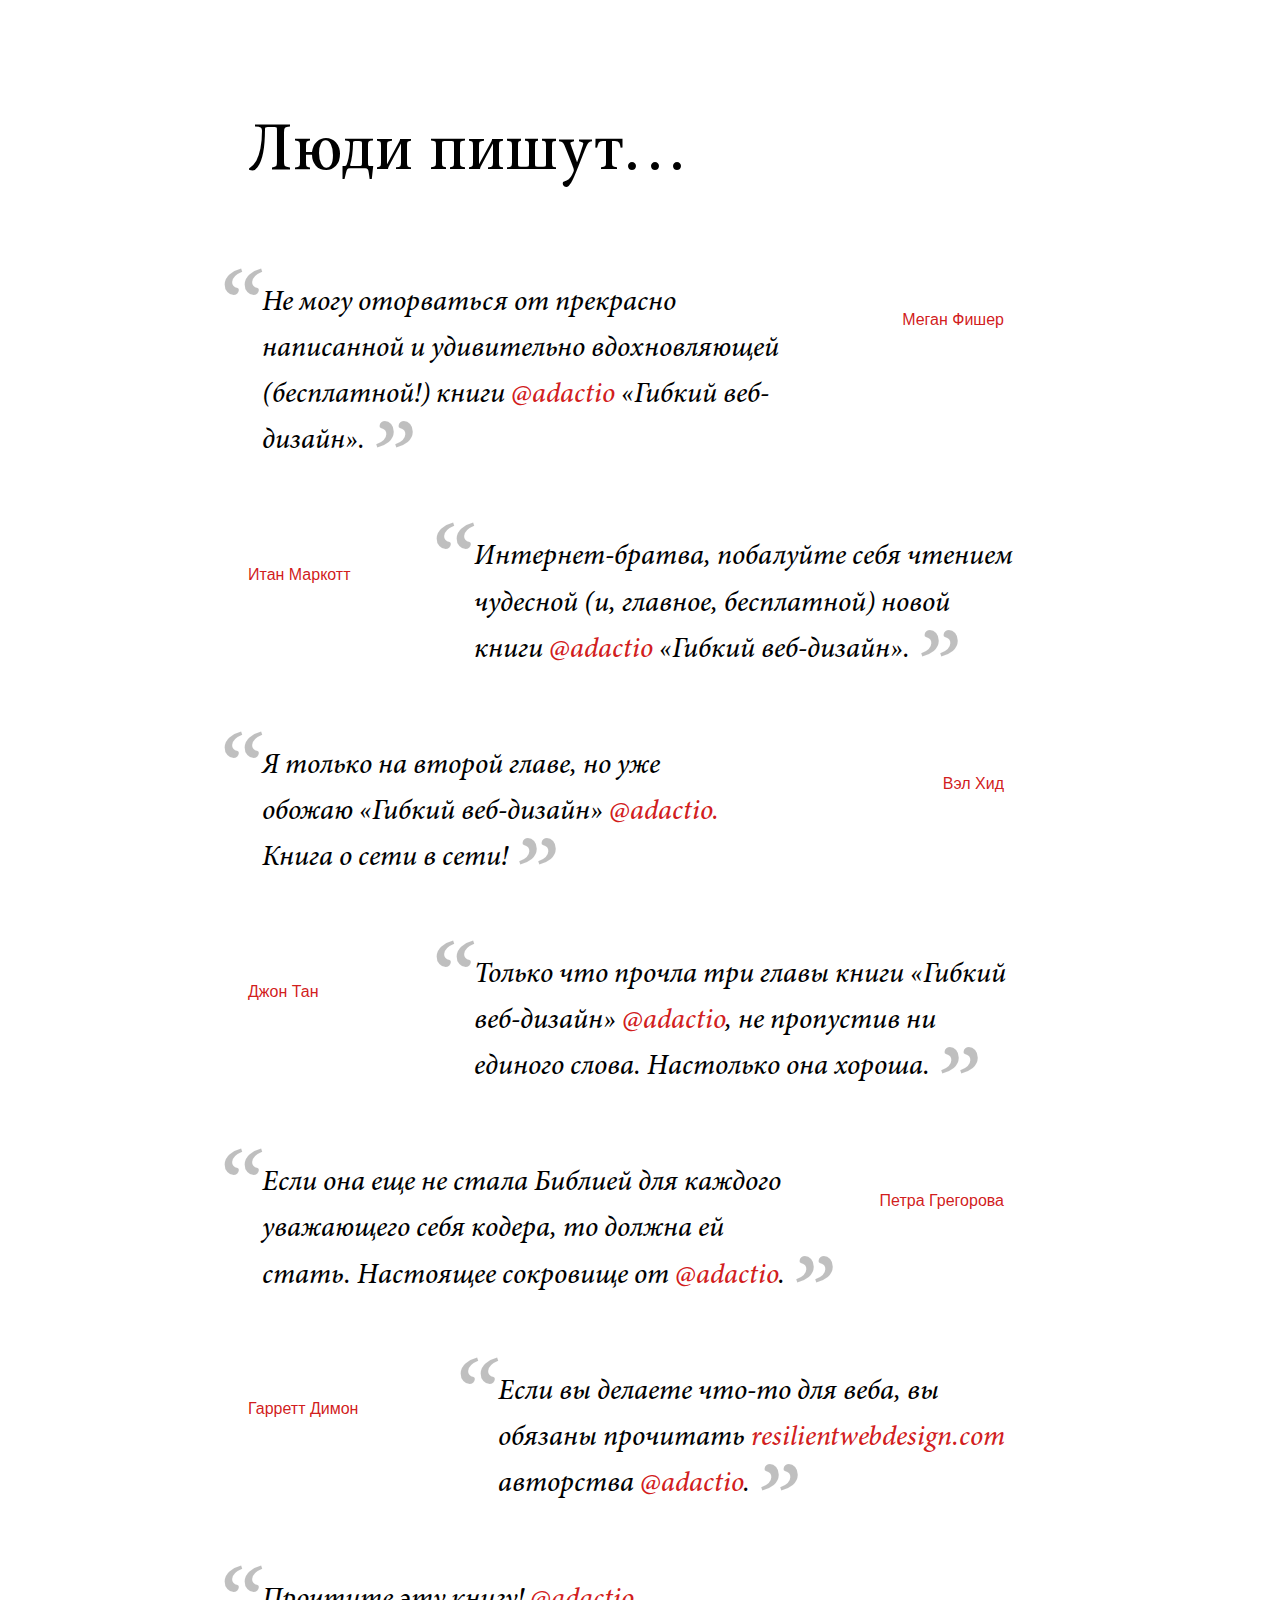
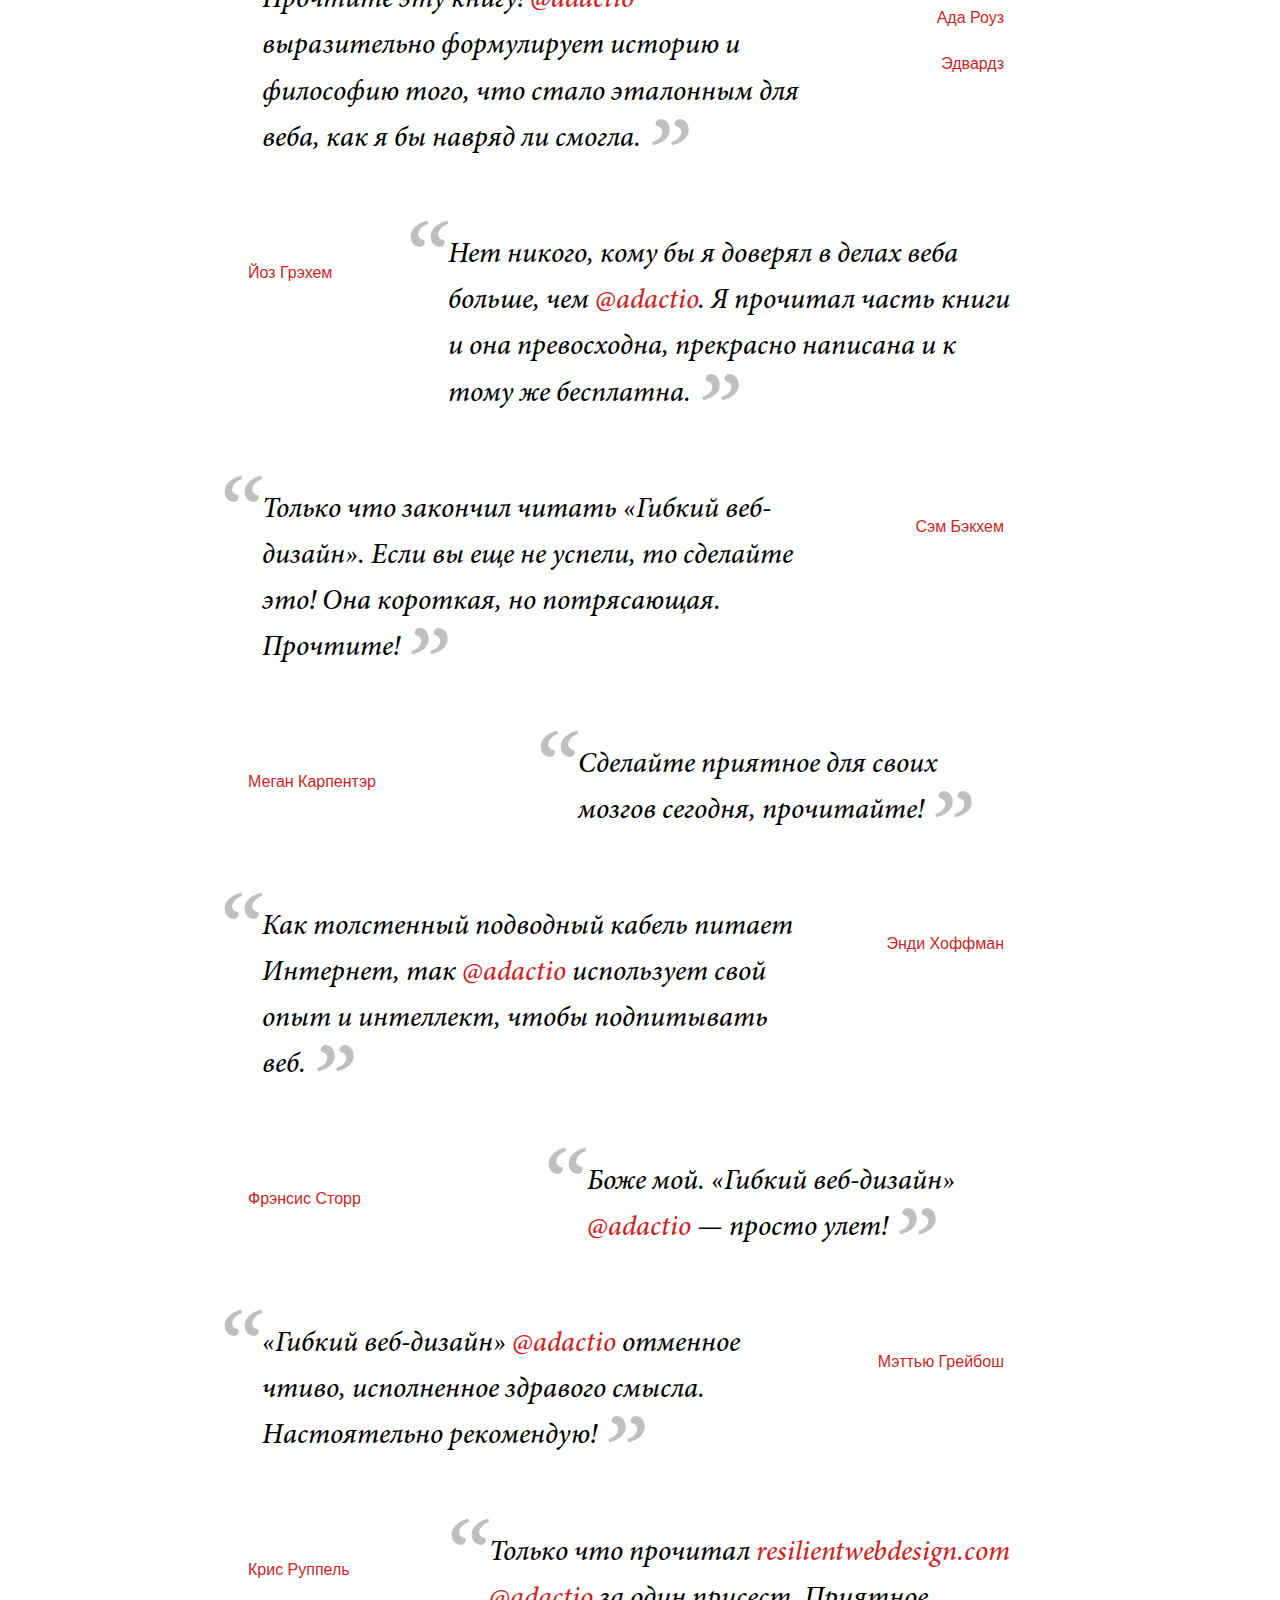
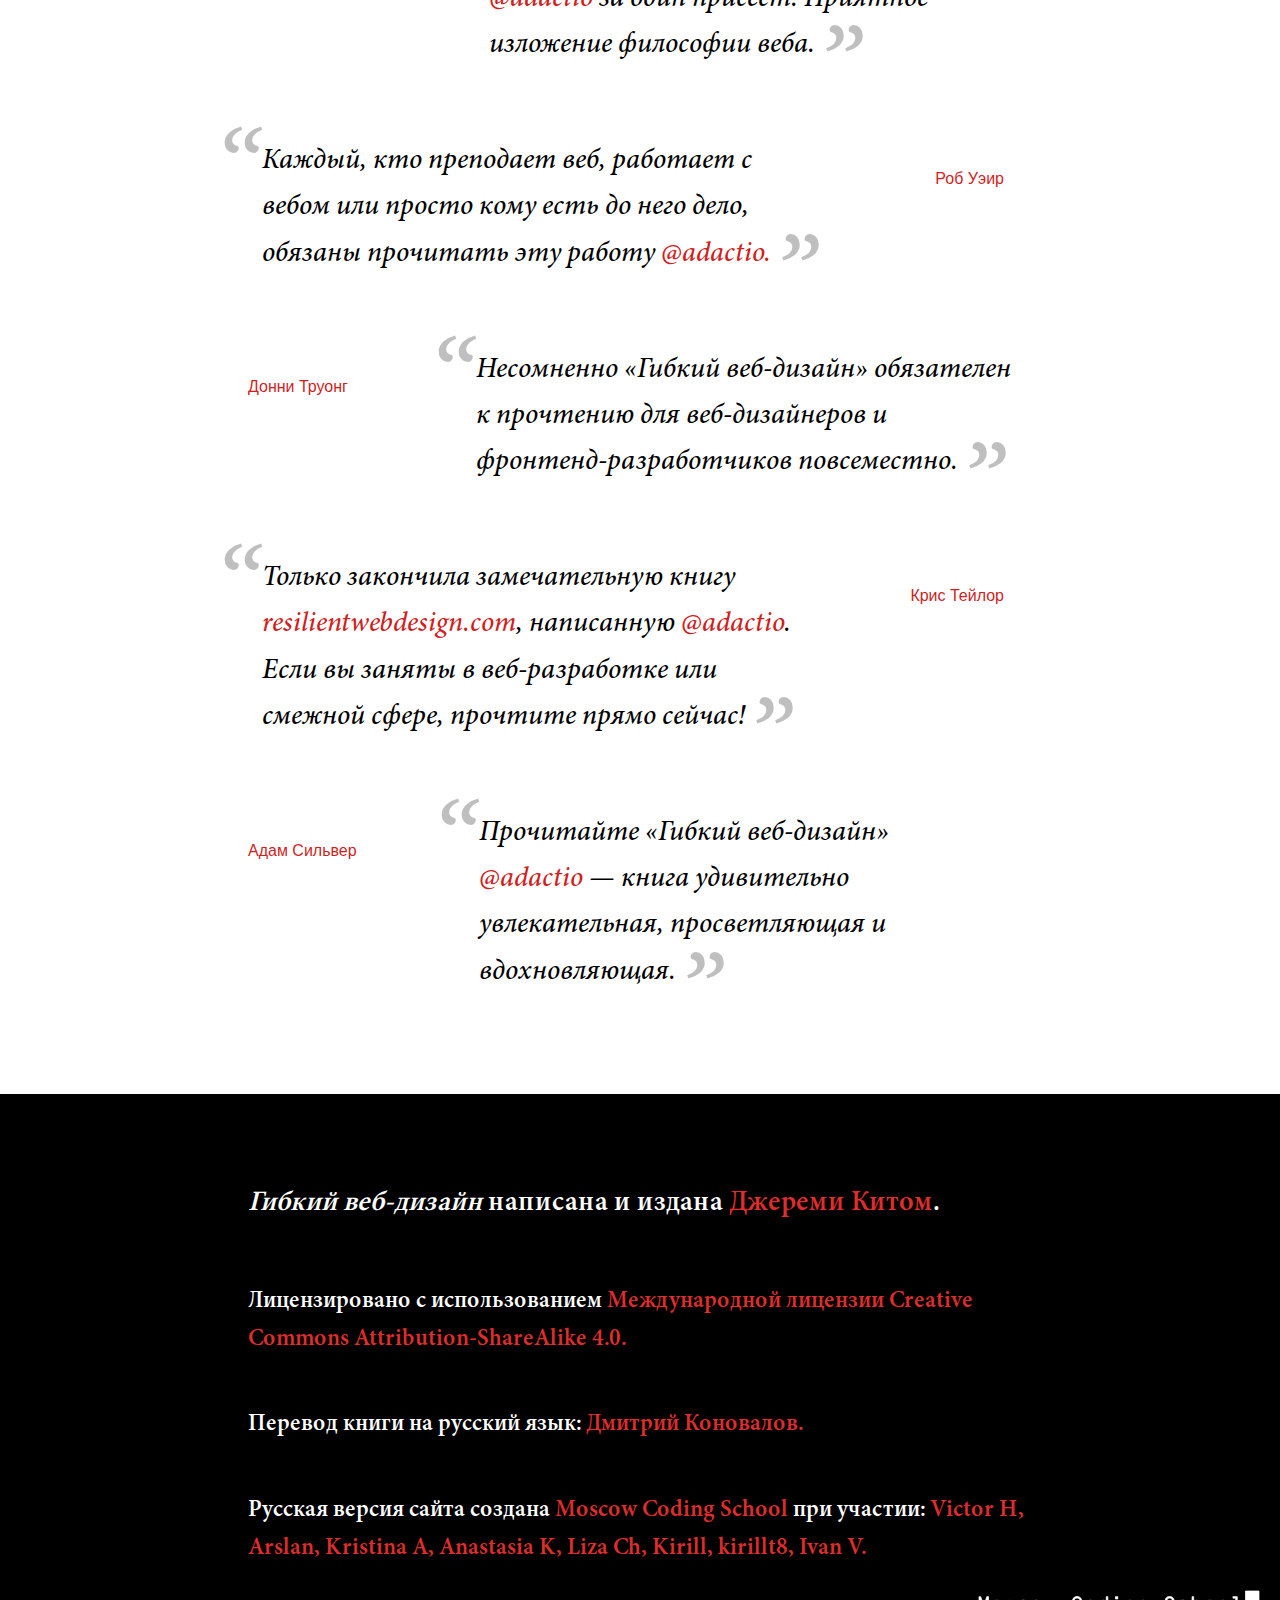
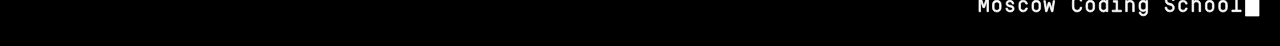
==== commit 333b117b: "merge" ====
--- a/index.html
+++ b/index.html
@@ -8,7 +8,7 @@
     <link rel="stylesheet" href="styles/content.css">
     <link rel="stylesheet" href="styles/main-page.css">
     <link rel="stylesheet" href="styles/common.css">
-
+    <link rel="icon" href="img/favicon.ico" type="image/x-icon" />
     <title>Гибкий веб-дизайн</title>
 </head>
 
@@ -38,7 +38,7 @@
             </svg> -->
         </a>
         <div class="header__wrap">
-            <a class="header__link" href="introduction/">
+            <a class="header__link" href="introduction">
                 <h1 class="header__title">Гибкий <br> веб-дизайн</h1>
                 <h2 class="header__author">Джереми Кит</h2>
             </a>
@@ -48,7 +48,7 @@
         <ol>
             <li>
                 <a class="content-link" href="introduction">
-                    <p class="content-p-left">Предисловие</p>
+                    <p class="content-p-left">Введение</p>
                 </a>
             </li>
             <li>
@@ -73,44 +73,43 @@
                 </a>
             </li>
             <li>
-                <a class="content-link" href="chapter4">
-                    <p class="content-p">
-                        <span class="chapter">Глава 4</span>Языки
-                    </p>
-                </a>
-            </li>
-            <li>
-                <a class="content-link" href="chapter5">
-                    <p class="content-p">
-                        <span class="chapter">Глава 5</span>Слои
-                    </p>
-                </a>
-            </li>
-            <li>
-                <a class="content-link" href="#">
-                    <p class="content-p">
-                        <span class="chapter">Глава 6</span>Этапы
-                    </p>
-                </a>
-            </li>
-            <li>
-                <a class="content-link" href="#">
-                    <p class="content-p">
-                        <span class="chapter">Глава 7</span>Сложности
-                    </p>
-                </a>
-            </li>
-            <li>
-                <a class="content-link" href="#">
-                    <p class="content-p">
-                        <span class="content-p-left author">Об авторе</span>
-                    </p>
-                </a>
-            </li>
-            <li>
-                <a class="content-link" href="#">
-                    <p class="content-p-left">Указатель</p>
-                </a>
+                <div class="content-link inactive">
+                    <p class="content-p">
+                        <span class="chapter">Глава 4 <span class="release-date">(Выйдет в августе)</span></span>Языки
+                    </p>
+                </div>
+            </li>
+            <li>
+                <div class="content-link inactive">
+                    <p class="content-p">
+                        <span class="chapter">Глава 5 (ВЫЙДЕТ В сентябре)</span>Слои
+                    </p>
+                </div>
+            </li>
+            <li>
+                <div class="content-link inactive">
+                    <p class="content-p">
+                        <span class="chapter">Глава 6 (ВЫЙДЕТ В сентябре)</span>Этапы
+                    </p>
+                </div>
+            </li>
+            <li>
+                <div class="content-link inactive">
+                    <p class="content-p">
+                        <span class="chapter">Глава 7 (ВЫЙДЕТ В октябре)</span>Сложности
+                    </p>
+                </div>
+            </li>
+            <li>
+                <div class="content-link inactive">
+                    <p class="content-p-left author">Об авторе (Выйдет в октябре)
+                    </p>
+                </div>
+            </li>
+            <li>
+                <div class="content-link inactive">
+                    <p class="content-p-left">Указатель (Выйдет в ноябре)</p>
+                </div>
             </li>
         </ol>
     </nav>
--- a/styles/main-page.css
+++ b/styles/main-page.css
@@ -1,5 +1,4 @@
 @import url(footer.css);
-
 html {
     font-size: 1em;
     font-size: calc(1em + (2 - 1) * ((100vw - 20em) / (100 - 20)));
@@ -33,9 +32,15 @@
     font-family: "MinionPro_medium";
     font-size: 2.5em;
     font-size: calc(2.25em + (11.25 - 2.25) * ((100vw - 20em) / (100 - 20)));
-    font-weight: normal;
+    font-weight: 700;
     line-height: 1.125;
     margin: 0;
+}
+
+@media (min-width: 30em) {
+    .header__title {
+        font-weight: 100;
+    }
 }
 
 .header__author {
@@ -58,7 +63,7 @@
     color: white;
 }
 
-.common-link > span {
+.common-link>span {
     font-variant: all-small-caps;
 }
 
@@ -77,7 +82,7 @@
     font-family: "MinionPro_medium";
     font-weight: normal;
     font-size: 1.8em;
-    font-size: calc( 1.5em + (4.5 - 1.5) * ( (100vw - 20em) / ( 100 - 20) ));
+    font-size: calc( 1.5em + (4.5 - 1.5) * ( (100vw - 20em) / ( 100 - 20)));
     margin: 2.5em 0 0;
 }
 
@@ -98,7 +103,7 @@
     font-family: "MinionPro_medium";
     font-weight: normal;
     font-size: 1.5em;
-    font-size: calc( 1.25em + (3.75 - 1.25) * ( (100vw - 20em) / ( 100 - 20) ));
+    font-size: calc( 1.25em + (3.75 - 1.25) * ( (100vw - 20em) / ( 100 - 20)));
     margin: 2em 0 0;
 }
 
@@ -117,7 +122,7 @@
     font-weight: normal;
     font-family: "MinionPro_medium";
     font-size: 1.5em;
-    font-size: calc( 1.5em + (4.5 - 1.5) * ( (100vw - 20em) / ( 100 - 20) ));
+    font-size: calc( 1.5em + (4.5 - 1.5) * ( (100vw - 20em) / ( 100 - 20)));
     margin: 2em 0 0;
 }
 
@@ -136,19 +141,12 @@
     color: rgba(0, 0, 0, 0.25);
 }
 
-.aside__cite::after {
-    content: "’’";
-    position: absolute;
-    bottom: -1em;
-    font-size: 4em;
-    color: rgba(0, 0, 0, 0.25);
-}
-
 .aside__block {
     display: flex;
     margin: 2.5em -1em;
     align-items: flex-start;
 }
+
 .aside__block:nth-child(2n) .aside__author {
     text-align: right;
     margin-right: 2em;
@@ -176,8 +174,6 @@
     order: 2;
 }
 
-
-
 @media (min-width: 100em) {
     .header__title {
         font-size: 5.625em;
@@ -185,17 +181,14 @@
     .header__author {
         font-size: 2.25em;
     }
-
     .formats-title,
     .audio-title {
         font-size: 2em;
     }
-
     .formats-paragraph,
     .audio-paragraph {
         font-size: 1em;
     }
-
     .formats-paragraph:first-line {
         font-size: 2em;
     }
@@ -205,17 +198,14 @@
     .aside__block {
         flex-direction: column;
     }
-
     .order-two {
         order: 0;
     }
-
     .aside__author {
         margin: 0.2em auto;
     }
-
     .aside__block:nth-child(2n) .aside__author {
         text-align: right;
         margin: auto;
     }
-}
+}--- a/styles/common.css
+++ b/styles/common.css
@@ -182,7 +182,7 @@
 
 .names {
     text-align: right;
-    white-space: nowrap;
+    white-space: normal;
 }
 
 .design {
@@ -383,7 +383,8 @@
 }
 
 blockquote p:first-child,
-blockquote p:last-child {
+blockquote p:last-child,
+.aside__cite {
     position: relative;
 }
 
@@ -400,7 +401,7 @@
     content: '‘‘';
     vertical-align: top;
     top: -0.125em;
-    left: -0.5em;
+    left: -0.45em;
 }
 
 blockquote p:last-child::after {
@@ -412,4 +413,58 @@
 blockquote {
     margin: 2em;
     padding: 0;
+}
+
+.content-link.inactive {
+    background-color: rgba(0, 0, 0, 0.05);
+    color: rgba(204, 0, 0, 0.4);
+}
+
+.content-link.inactive:hover {
+    background-color: none;
+    color: rgba(204, 0, 0, 0.4);
+}
+
+.content-link .content-p {
+    flex-wrap: wrap;
+}
+
+.chapter {
+    white-space: none;
+}
+
+blockquote {
+    margin: 2em;
+}
+
+.chapter-name {
+    letter-spacing: 0.025em;
+    min-height: 2em;
+    border-bottom: 0.25em solid rgba(95, 121, 149, 0.5);
+    font-size: calc( 2.25em + (11.25 - 2.25) * ( (100vw - 20em) / ( 100 - 20)));
+}
+
+.chapter-number {
+    display: block;
+    text-transform: uppercase;
+    font-variant: small-caps;
+    letter-spacing: 0.3em;
+    font-size: 0.4em;
+    line-height: 1.6em;
+    margin-bottom: 1em;
+}
+
+.chapter-title {
+    letter-spacing: 0.025em;
+    font-size: calc( 2.25em + (11.25 - 2.25) * ( (100vw - 20em) / ( 100 - 20)));
+}
+
+code {
+    font-family: monospace;
+}
+
+pre {
+    color: rgba(0, 0, 0, 0.75);
+    white-space: pre-wrap;
+    margin: 1em;
 }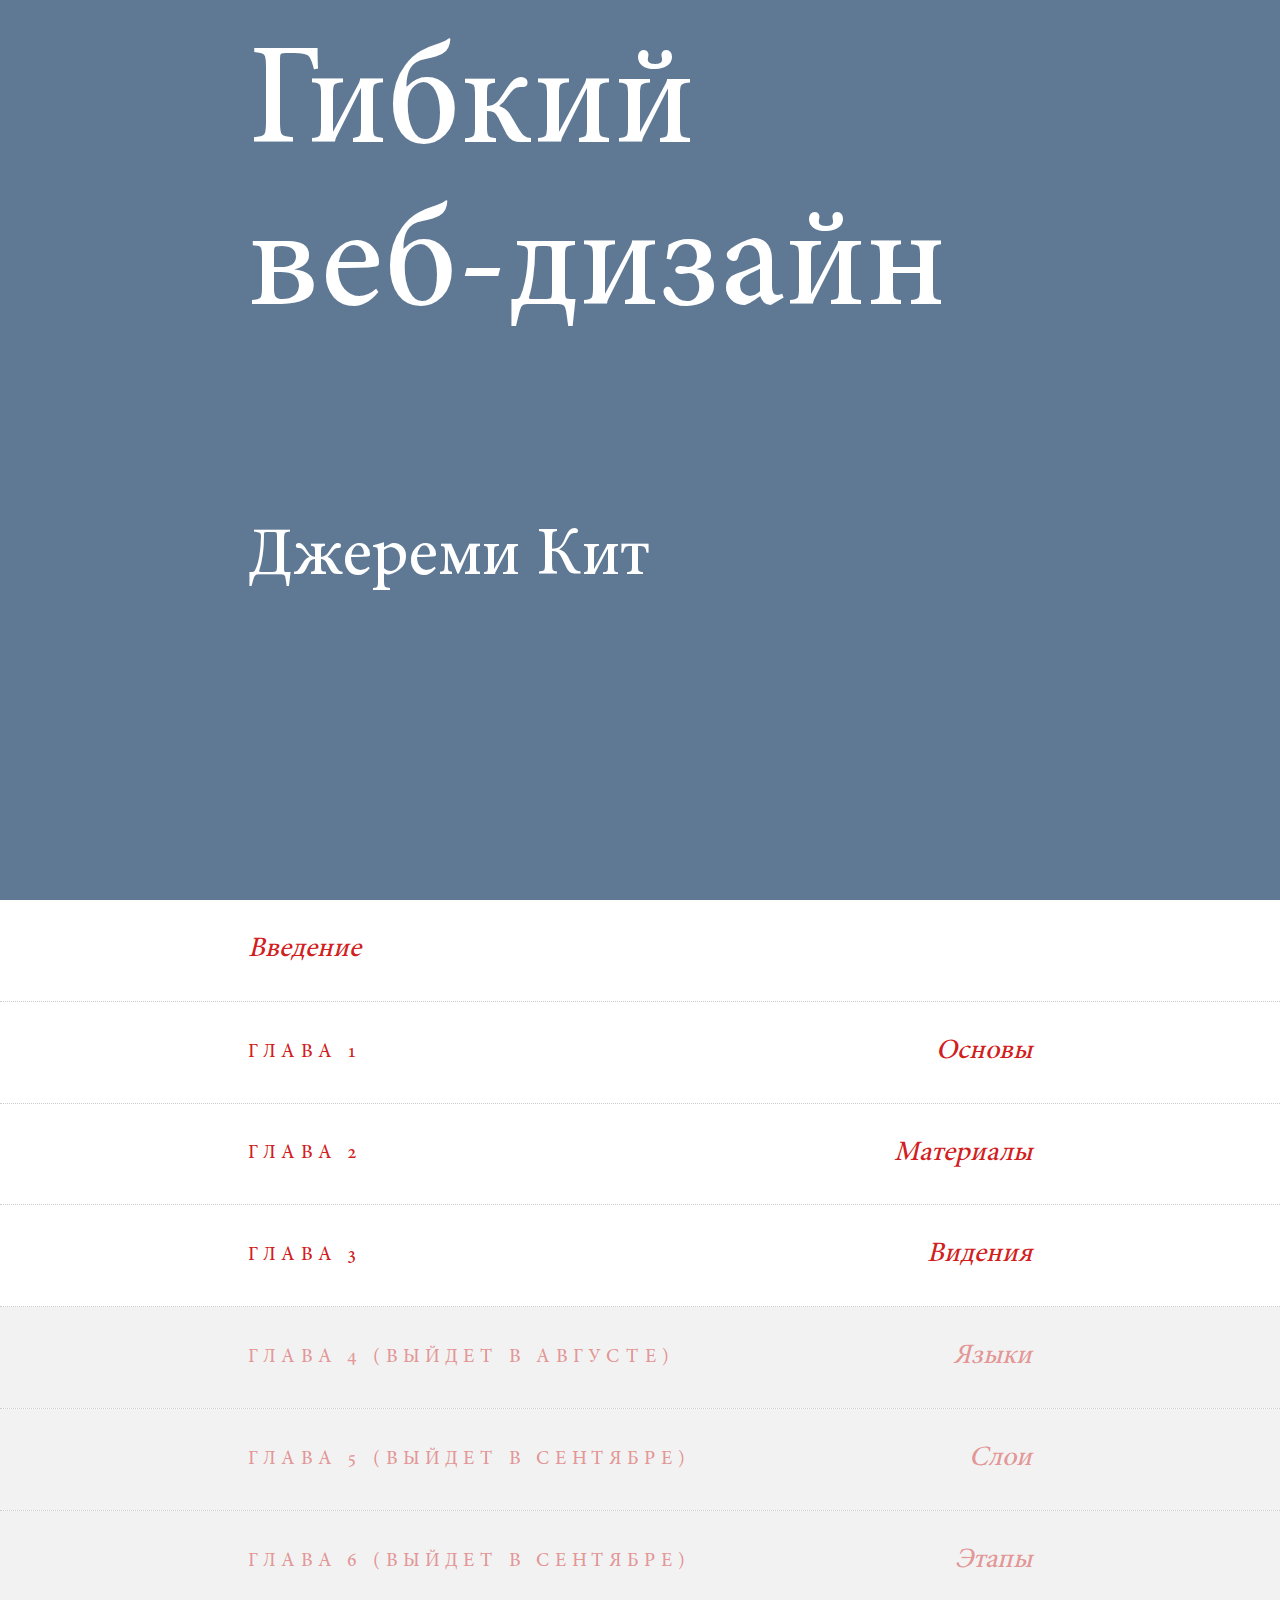
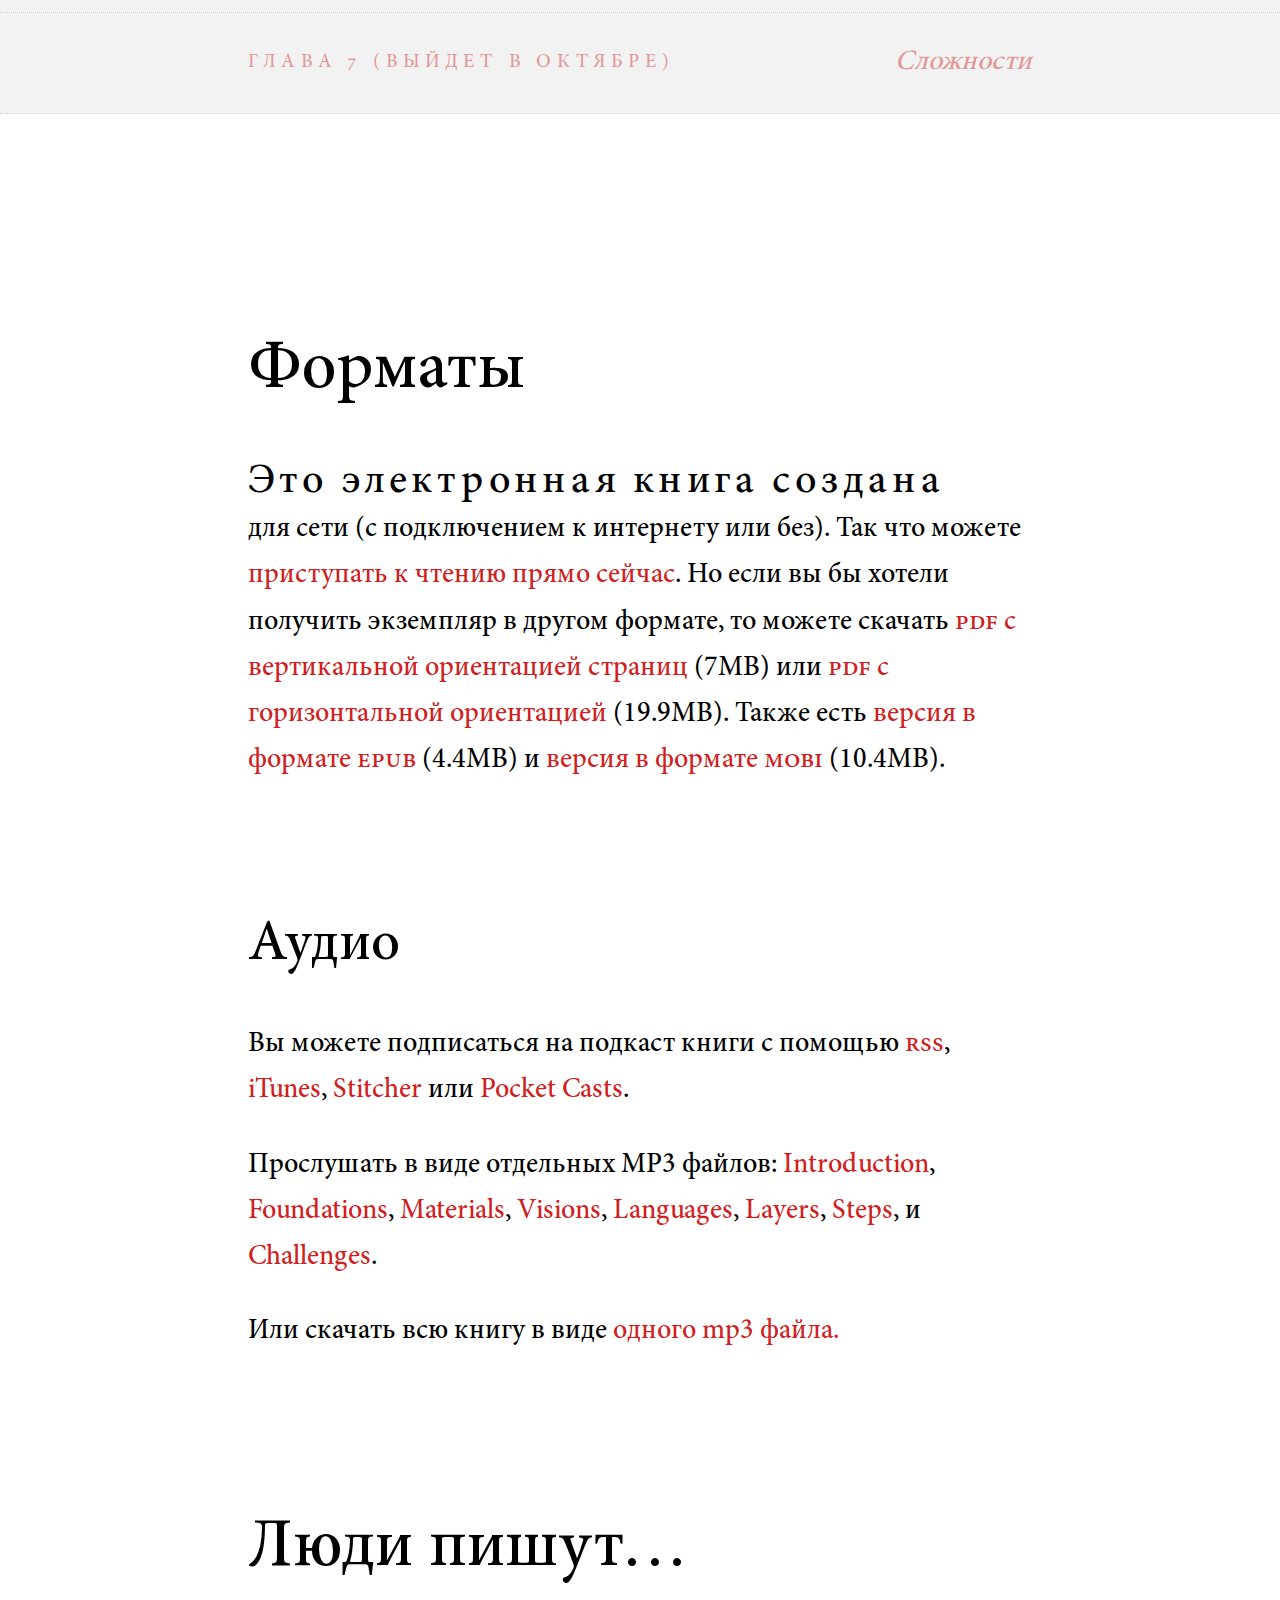
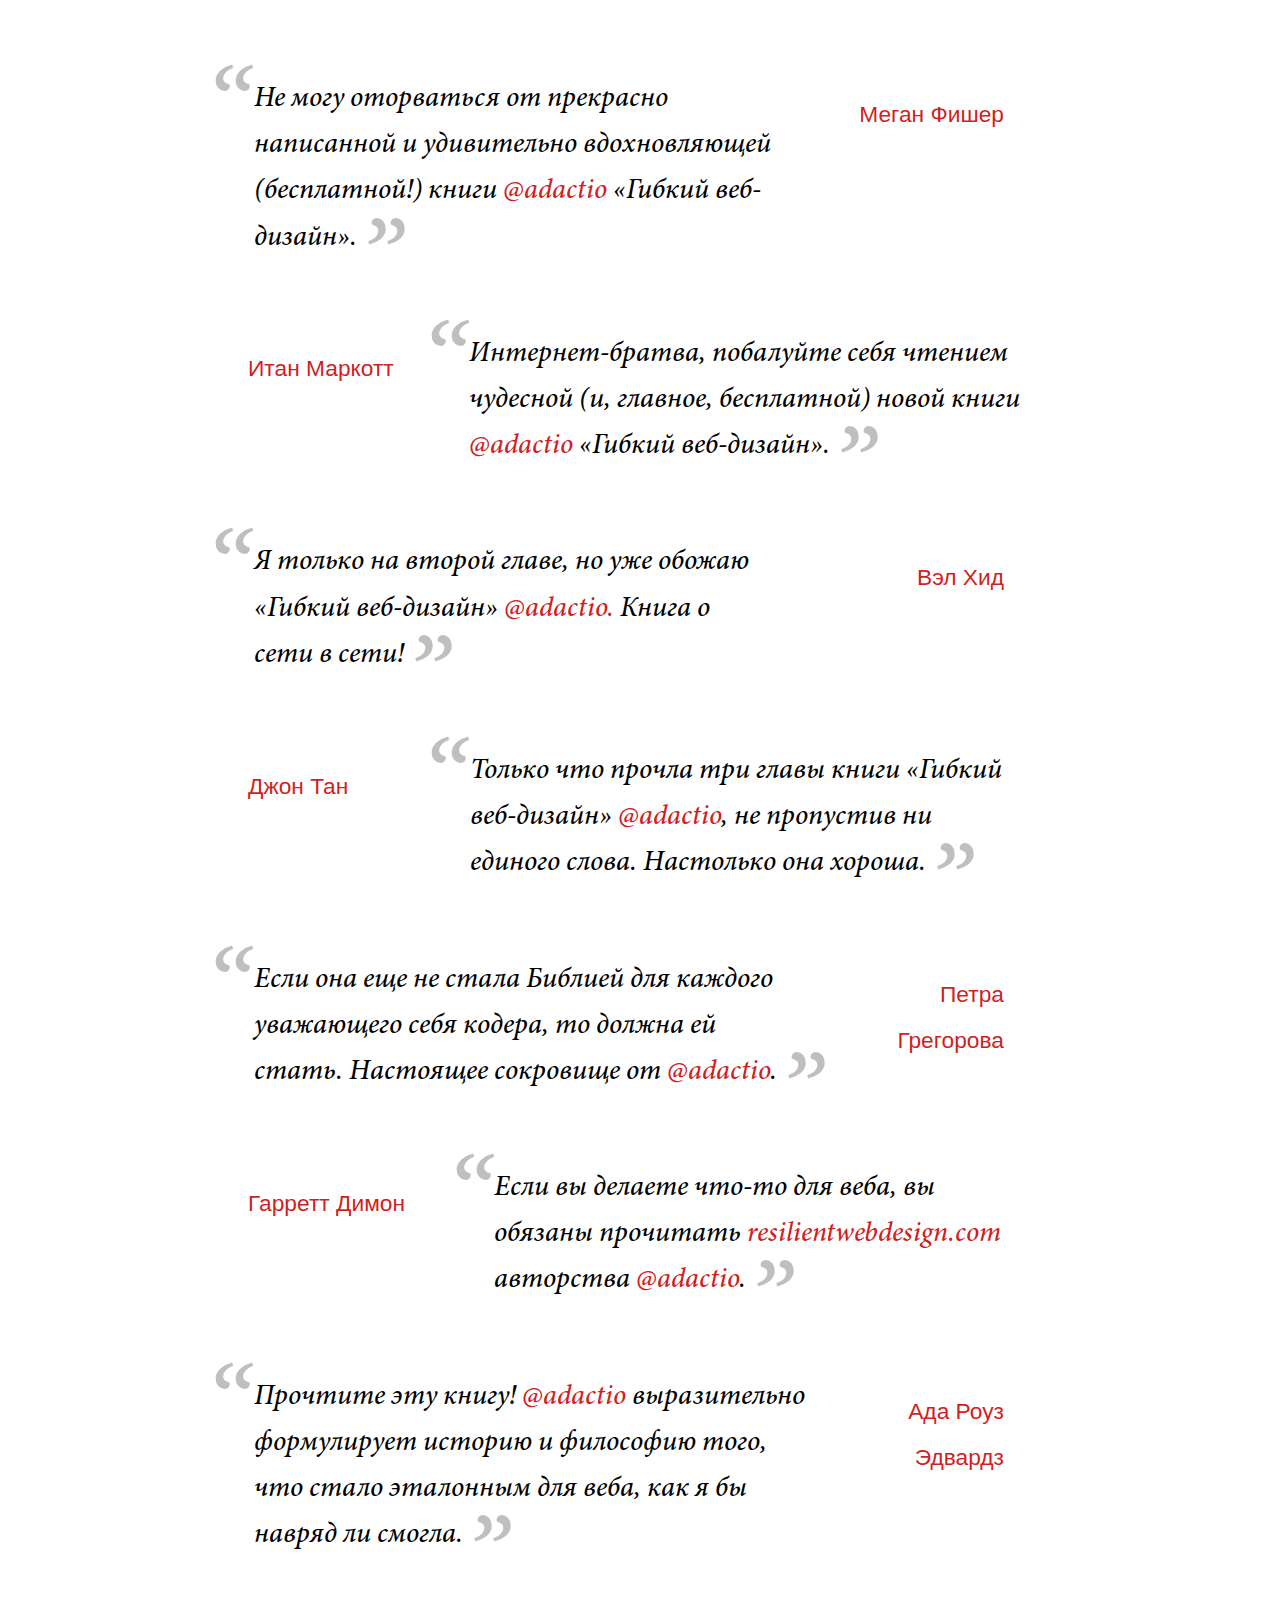
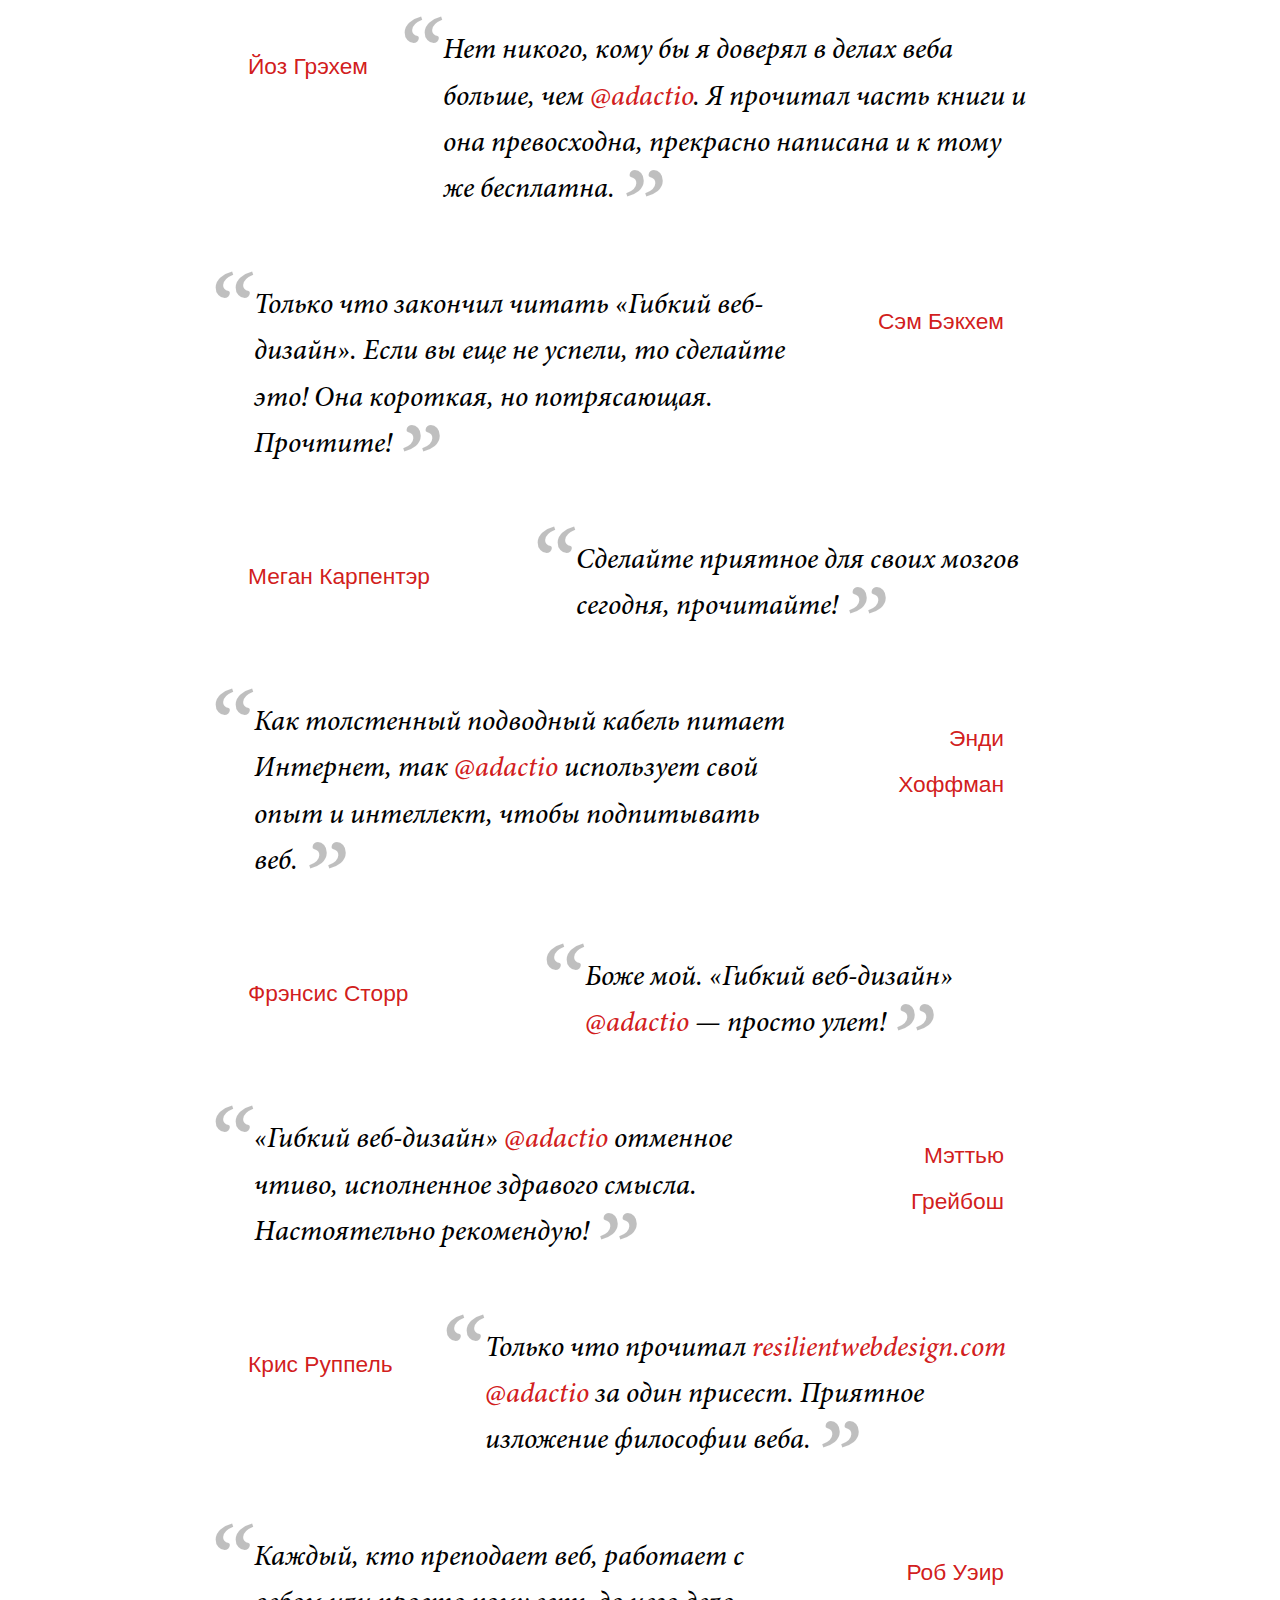
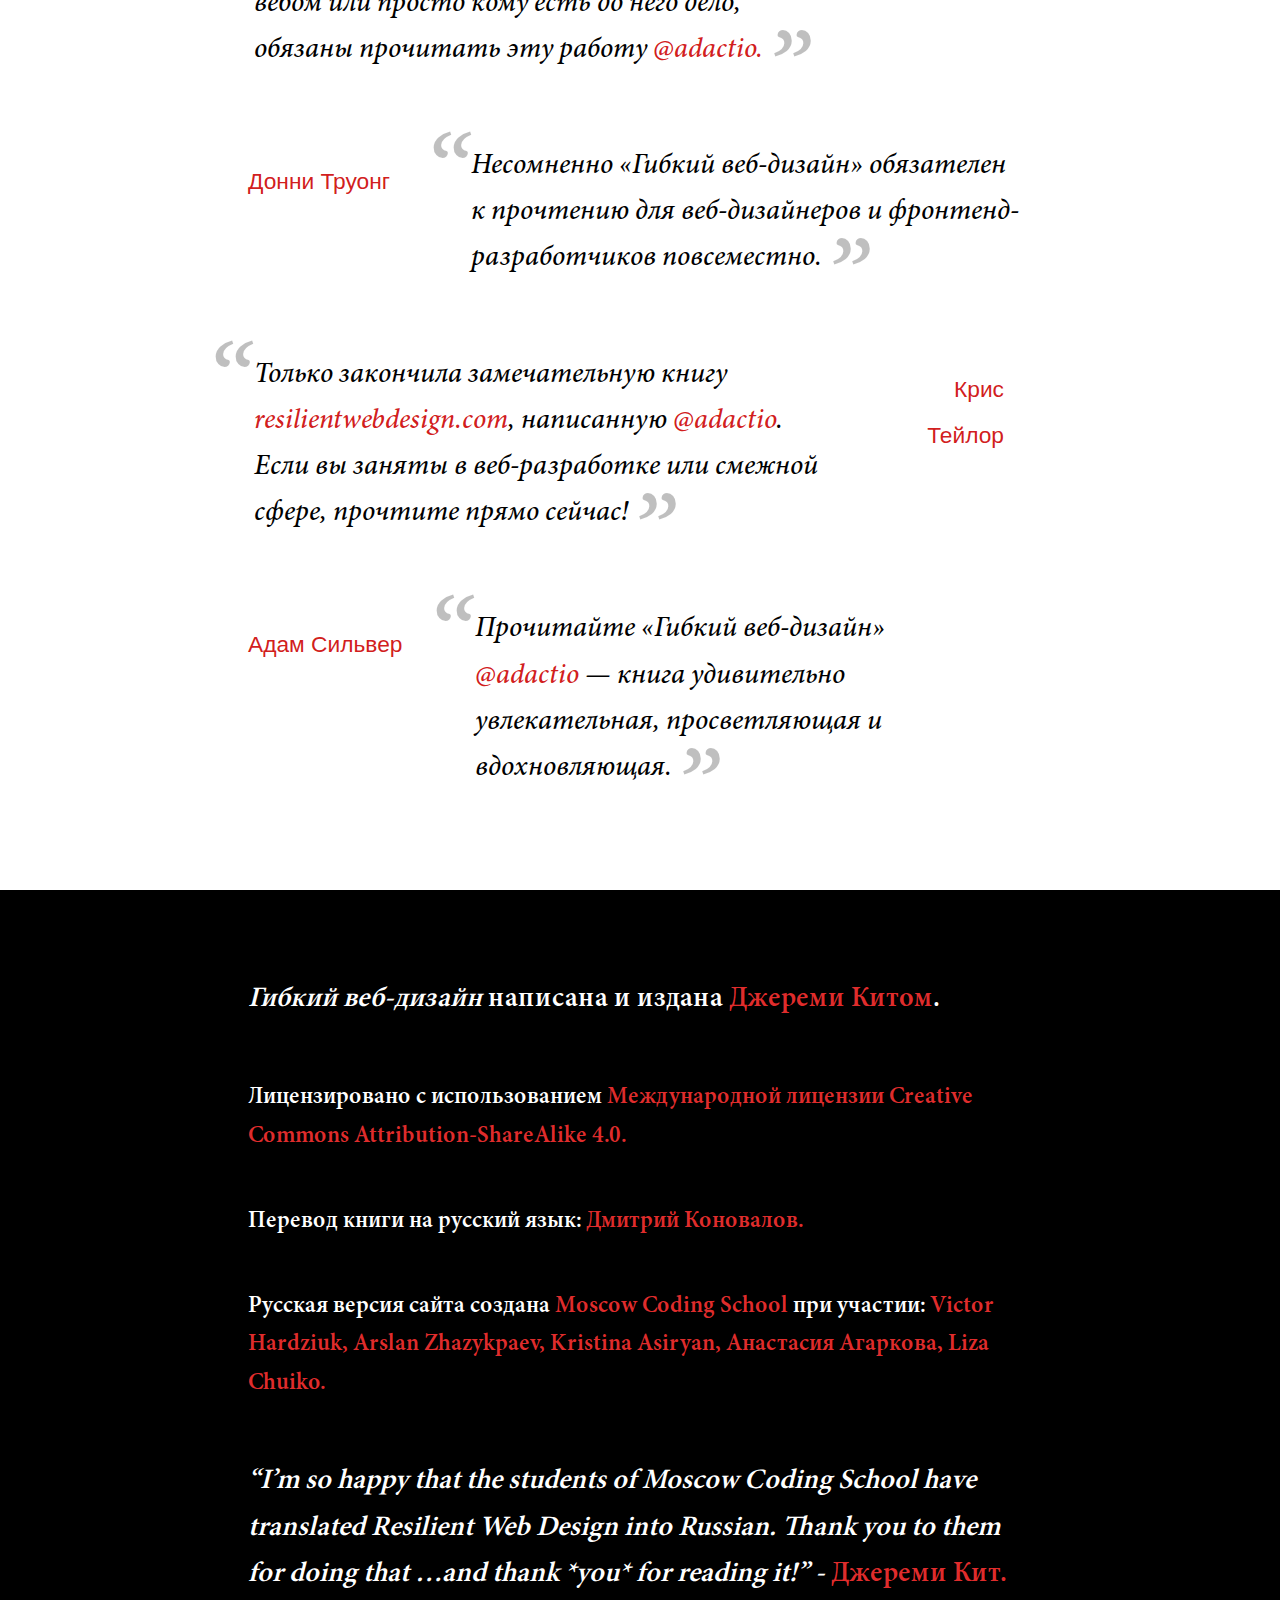
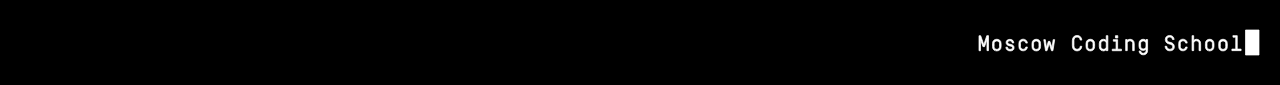
==== commit fc95a843: "modifications in chapter1 &chapter5" ====
--- a/index.html
+++ b/index.html
@@ -68,7 +68,7 @@
             <li>
                 <a class="content-link" href="chapter3">
                     <p class="content-p">
-                        <span class="chapter">Глава 3</span>Видение
+                        <span class="chapter">Глава 3</span>Видения
                     </p>
                 </a>
             </li>
@@ -100,7 +100,7 @@
                     </p>
                 </div>
             </li>
-            <li>
+            <!--    <li>
                 <div class="content-link inactive">
                     <p class="content-p-left author">Об авторе (Выйдет в октябре)
                     </p>
@@ -110,7 +110,7 @@
                 <div class="content-link inactive">
                     <p class="content-p-left">Указатель (Выйдет в ноябре)</p>
                 </div>
-            </li>
+            </li> -->
         </ol>
     </nav>
     <main class="main">
@@ -318,6 +318,7 @@
         <div class="footer-container">
             <p class="producer"><b class="italic">Гибкий веб-дизайн</b> написана и издана <a href="https://adactio.com" rel="me"><span class="red">Джереми Китом</span></a>.
             </p>
+
             <p class="license">Лицензировано с использованием <a rel="license" href="https://creativecommons.org/licenses/by-sa/4.0/"><span class="red">Международной лицензии
                         Creative Commons Attribution‐ShareAlike 4.0.</span></a>
             </p>
@@ -325,8 +326,14 @@
                     Дмитрий Коновалов.
                 </span></a>
                 <p class="license">Русская версия сайта создана <a target="blank" href="https://moscoding.ru/"><span class="red">Moscow Coding School</span></a> при участии: <span class="red">
-                    Victor H, Arslan, Kristina A, Anastasia K, Liza Ch, Kirill, kirillt8, Ivan V.
+                    Victor Hardziuk, Arslan Zhazykpaev, Kristina Asiryan, Анастасия Агаркова, Liza Chuiko.
                 </span></a>
+                </p>
+                <p class="italic">
+                    “I’m so happy that the students of Moscow Coding School have translated Resilient Web Design into Russian. Thank you to them for doing that …and thank *you* for reading it!” -
+                    <span class="red" style="font-style: normal;">
+                     Джереми Кит.
+                    </span>
                 </p>
         </div>
         <a class="footer-logo" target="blank" href="https://moscoding.ru/">
--- a/styles/main-page.css
+++ b/styles/main-page.css
@@ -153,7 +153,7 @@
 }
 
 .aside__blockquote {
-    margin: 0 1.5em;
+    margin: 0 1.2em;
     font-style: italic;
 }
 
@@ -168,6 +168,13 @@
     line-height: 1;
     padding: 0;
     font: caption;
+    font-size: calc( 13px + (26 - 13) * ( (100vw - 320px) / ( 1600 - 320)));
+}
+
+@media (min-width: 100em) {
+    .aside__author-name {
+        font-size: 0.8125em;
+    }
 }
 
 .order-two {
--- a/styles/common.css
+++ b/styles/common.css
@@ -145,7 +145,7 @@
 нужны на более чем одной странице*/
 
 html {
-    font-size: calc( 1em + (2 - 1) * ( (100vw - 20em) / ( 100 - 20)));
+    font-size: calc(1em + (2 - 1) * ((100vw - 20em) / (100 - 20)));
 }
 
 body {
@@ -199,7 +199,7 @@
     color: white;
     font-family: 'FuturaMediumC', sans-serif;
     font-weight: 800;
-    font-size: calc( 1em + (2 - 1) * ( (100vw - 40em) / ( 200)));
+    font-size: calc(1em + (2 - 1) * ((100vw - 40em) / (200)));
     height: 0.8em;
 }
 
@@ -209,7 +209,7 @@
     }
 }
 
-@media (prefers-color-scheme: dark) {
+<<<<<<< HEAD @media (prefers-color-scheme: dark) {
     body {
         background-color: black;
         color: rgba(255, 255, 255, 0.9);
@@ -253,7 +253,7 @@
     }
 }
 
-@media (min-width: 30em) {
+=======>>>>>>>origin/master @media (min-width: 30em) {
     body {
         line-height: 1.55;
     }
@@ -304,7 +304,7 @@
 }
 
 .sub-title {
-    font-size: calc( 1.5em + (4.5 - 1.5) * ( (100vw - 20em) / ( 100 - 20)));
+    font-size: calc(1.5em + (4.5 - 1.5) * ((100vw - 20em) / (100 - 20)));
     font-weight: normal;
     margin-top: 6rem;
     line-height: 1.125;
@@ -345,12 +345,24 @@
     padding: 1em;
 }
 
+.reversed .img-caption {
+    text-align: right;
+}
+
+img {
+    display: block;
+    margin: 0 auto;
+}
+
 @media (min-width: 40em) {
     figure {
         flex-direction: row;
         align-items: flex-start;
     }
-    figcaption {
+    <<<<<<< HEAD=======.reversed {
+        flex-direction: row-reverse;
+    }
+    >>>>>>>origin/master figcaption {
         flex-basis: 50%;
     }
 }
@@ -369,14 +381,6 @@
     font-weight: 100;
 }
 
-.reversed {
-    flex-direction: row-reverse;
-}
-
-.reversed .img-caption {
-    text-align: right;
-}
-
 .italic {
     font-style: italic;
     font-weight: normal;
@@ -412,6 +416,19 @@
 
 blockquote {
     margin: 2em;
+    padding: 0;
+}
+
+
+/* Для нумерованного списка */
+
+.num-list {
+    list-style: decimal;
+    list-style-position: inside;
+}
+
+.num-list li {
+    margin: 1em 0;
     padding: 0;
 }
 
@@ -467,4 +484,67 @@
     color: rgba(0, 0, 0, 0.75);
     white-space: pre-wrap;
     margin: 1em;
+}
+
+@media (prefers-color-scheme: dark) {
+    body {
+        background-color: black;
+        color: rgba(255, 255, 255, 0.9);
+    }
+    a:link,
+    .links,
+    .red,
+    a:visited {
+        color: white;
+    }
+    a:hover,
+    body .content-link:hover,
+    body main .common-link:hover,
+    a:focus {
+        background-color: rgba(95, 121, 149, 0.2);
+        border-color: rgba(95, 121, 149, 0.3);
+        color: white;
+    }
+    body .next-chapter:hover {
+        background-color: rgba(95, 121, 149, 0.2);
+        color: white;
+    }
+    pre {
+        color: white;
+    }
+    blockquote p:first-child::before,
+    blockquote p:last-child::after {
+        color: rgba(255, 255, 255, 0.30);
+    }
+    nav a[rel="next"],
+    body .next-chapter {
+        border-color: rgba(255, 255, 255, 0.7);
+    }
+    nav li:not(:last-child) {
+        border-bottom-color: rgba(255, 255, 255, 0.1);
+    }
+    footer a:link,
+    footer a:visited {
+        color: white;
+        text-decoration: underline;
+    }
+    .content-link.inactive .chapter,
+    .content-link.inactive .content-p,
+    .content-link.inactive .content-p-left {
+        color: rgba(255, 255, 255, 0.5);
+    }
+    .content-link.inactive:hover {
+        background-color: transparent;
+    }
+    pre {
+        color: white;
+    }
+}
+
+figcaption {
+    font-size: calc( 13px + (26 - 13) * ( (100vw - 320px) / ( 1600 - 320)));
+}
+
+.chapter-references__author {
+    text-align: right;
 }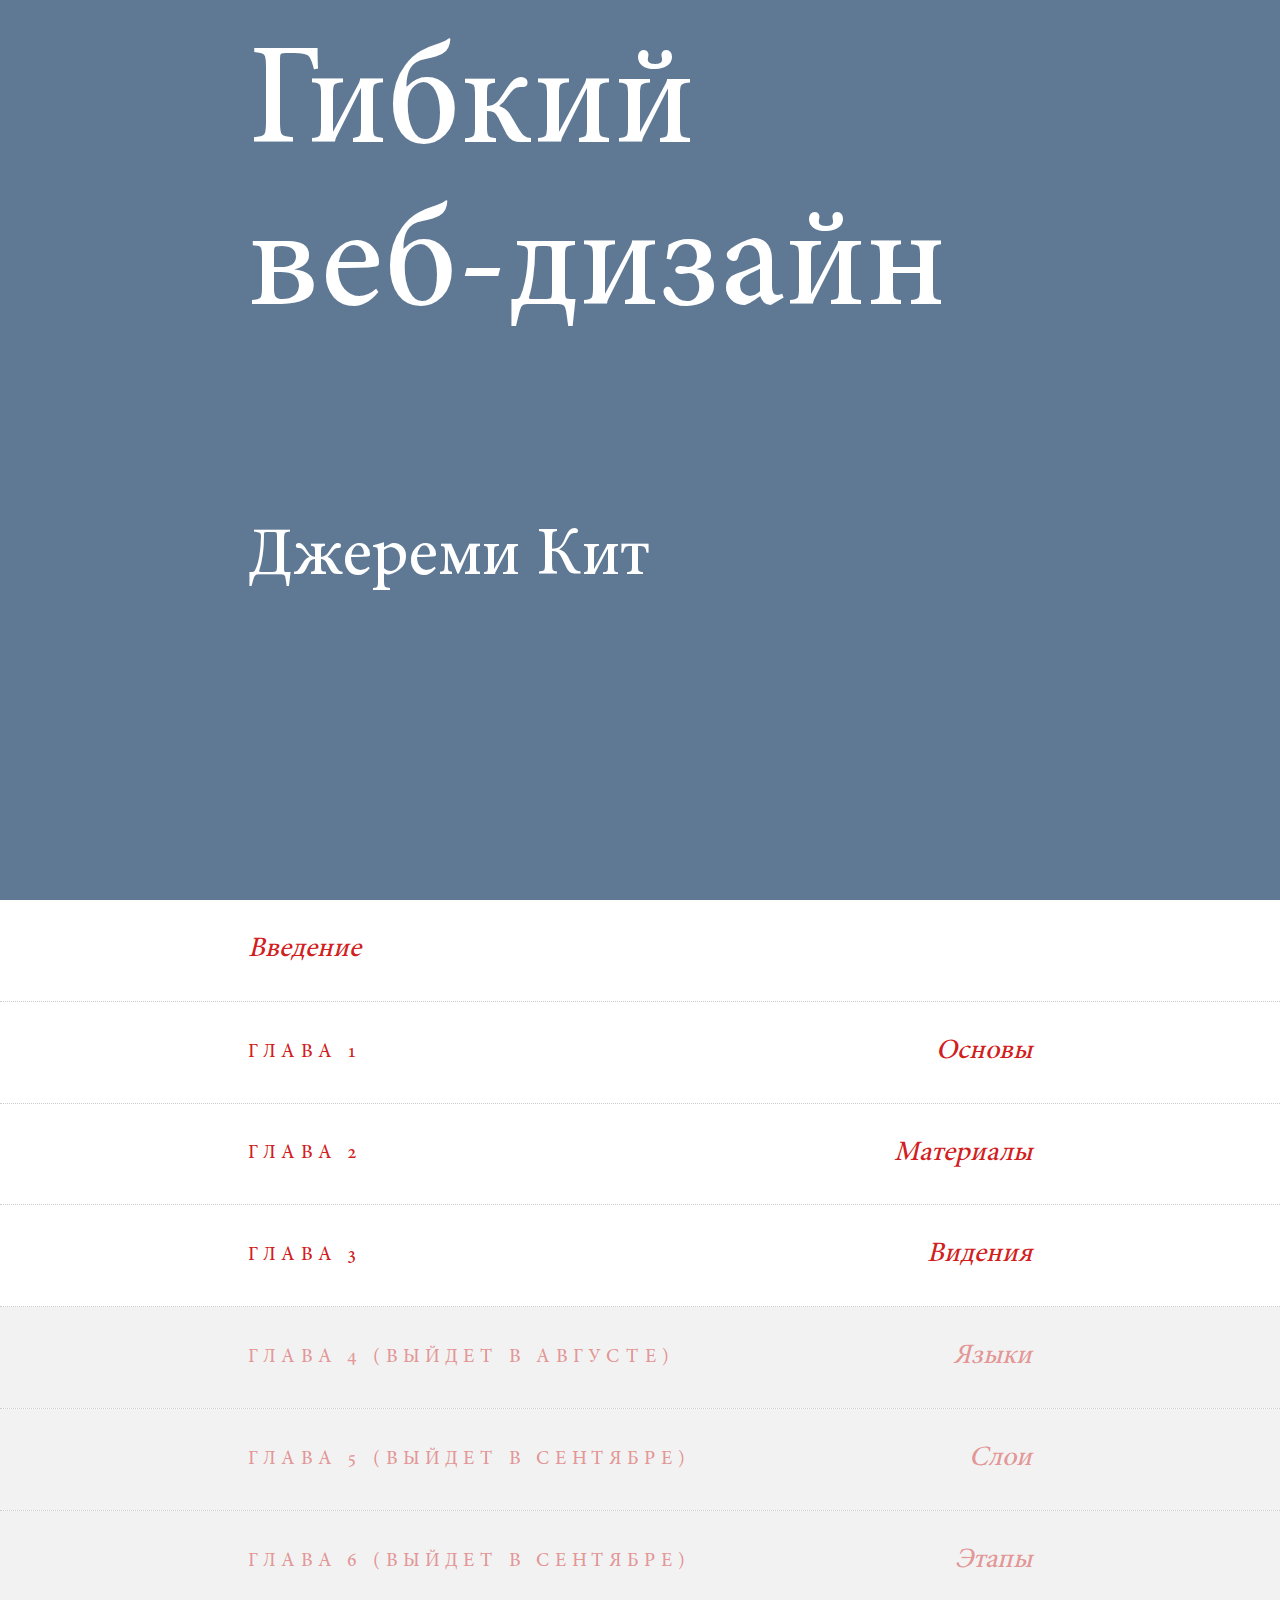
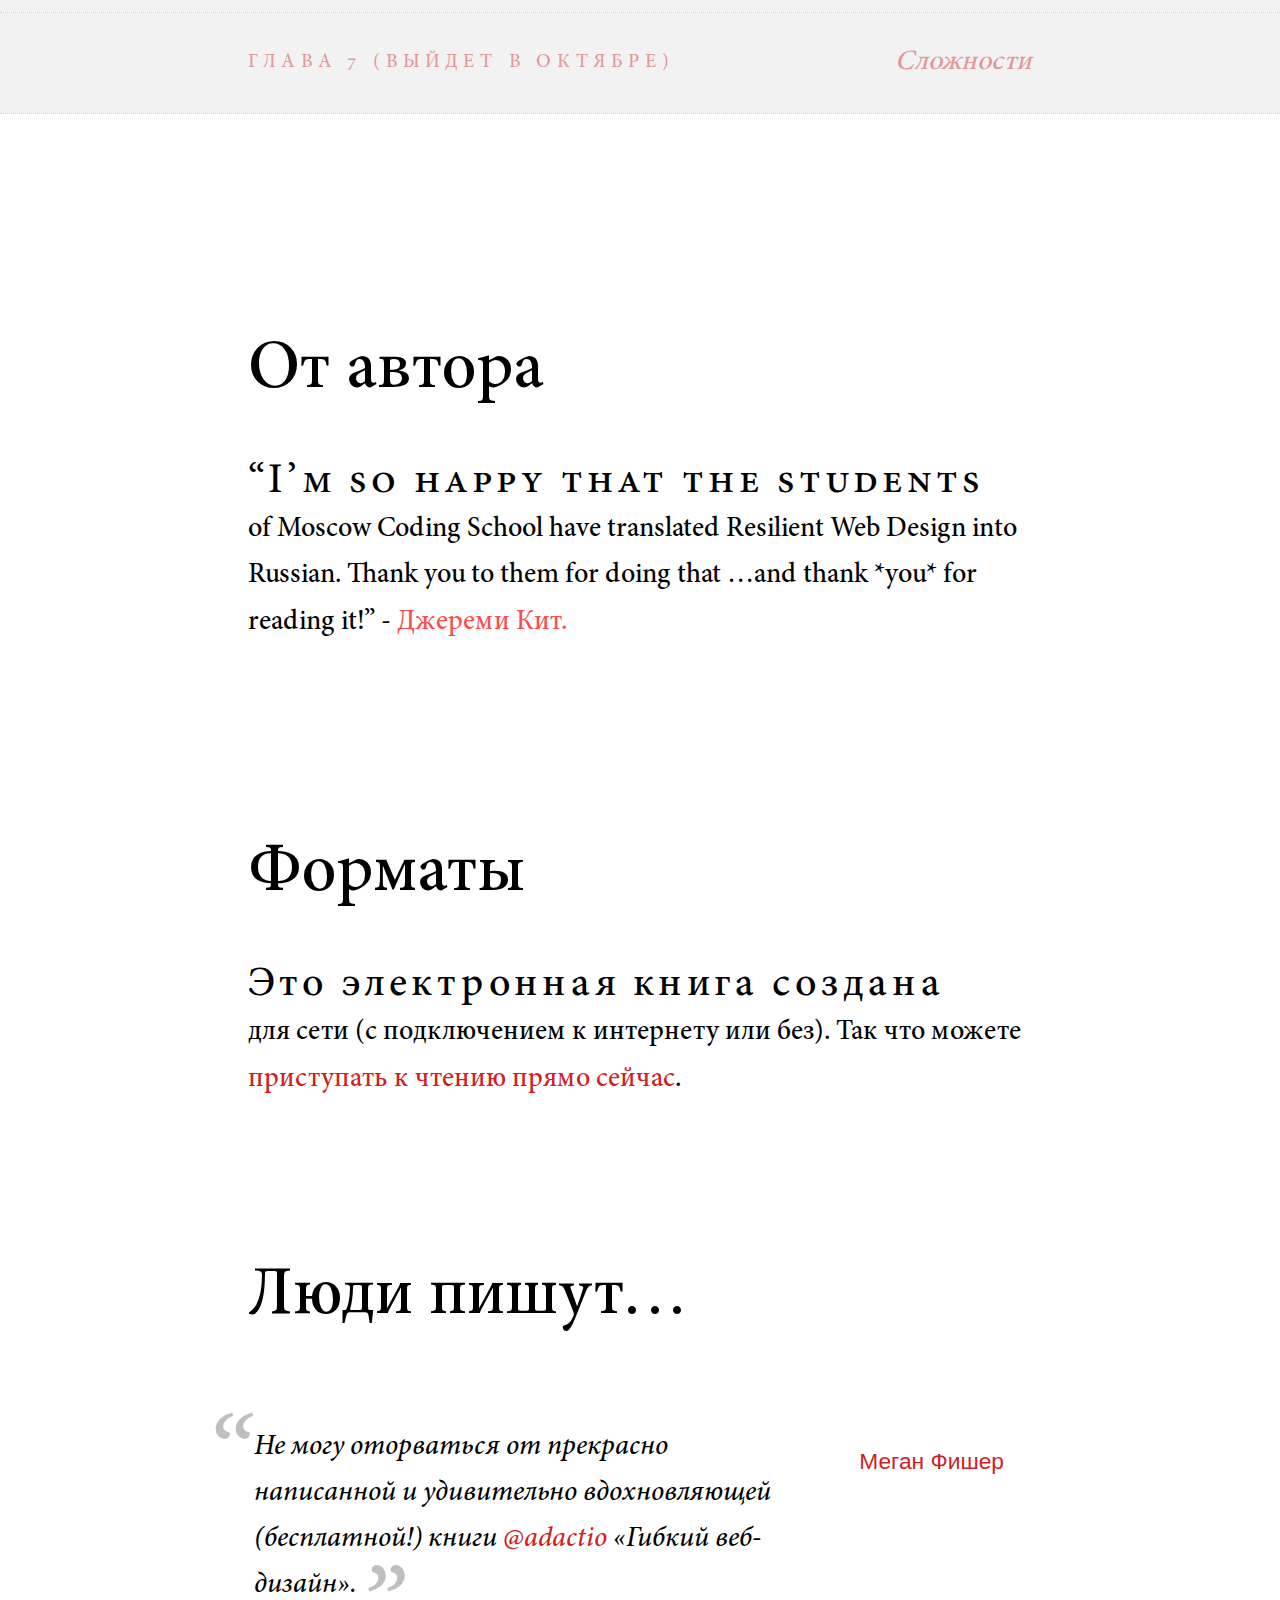
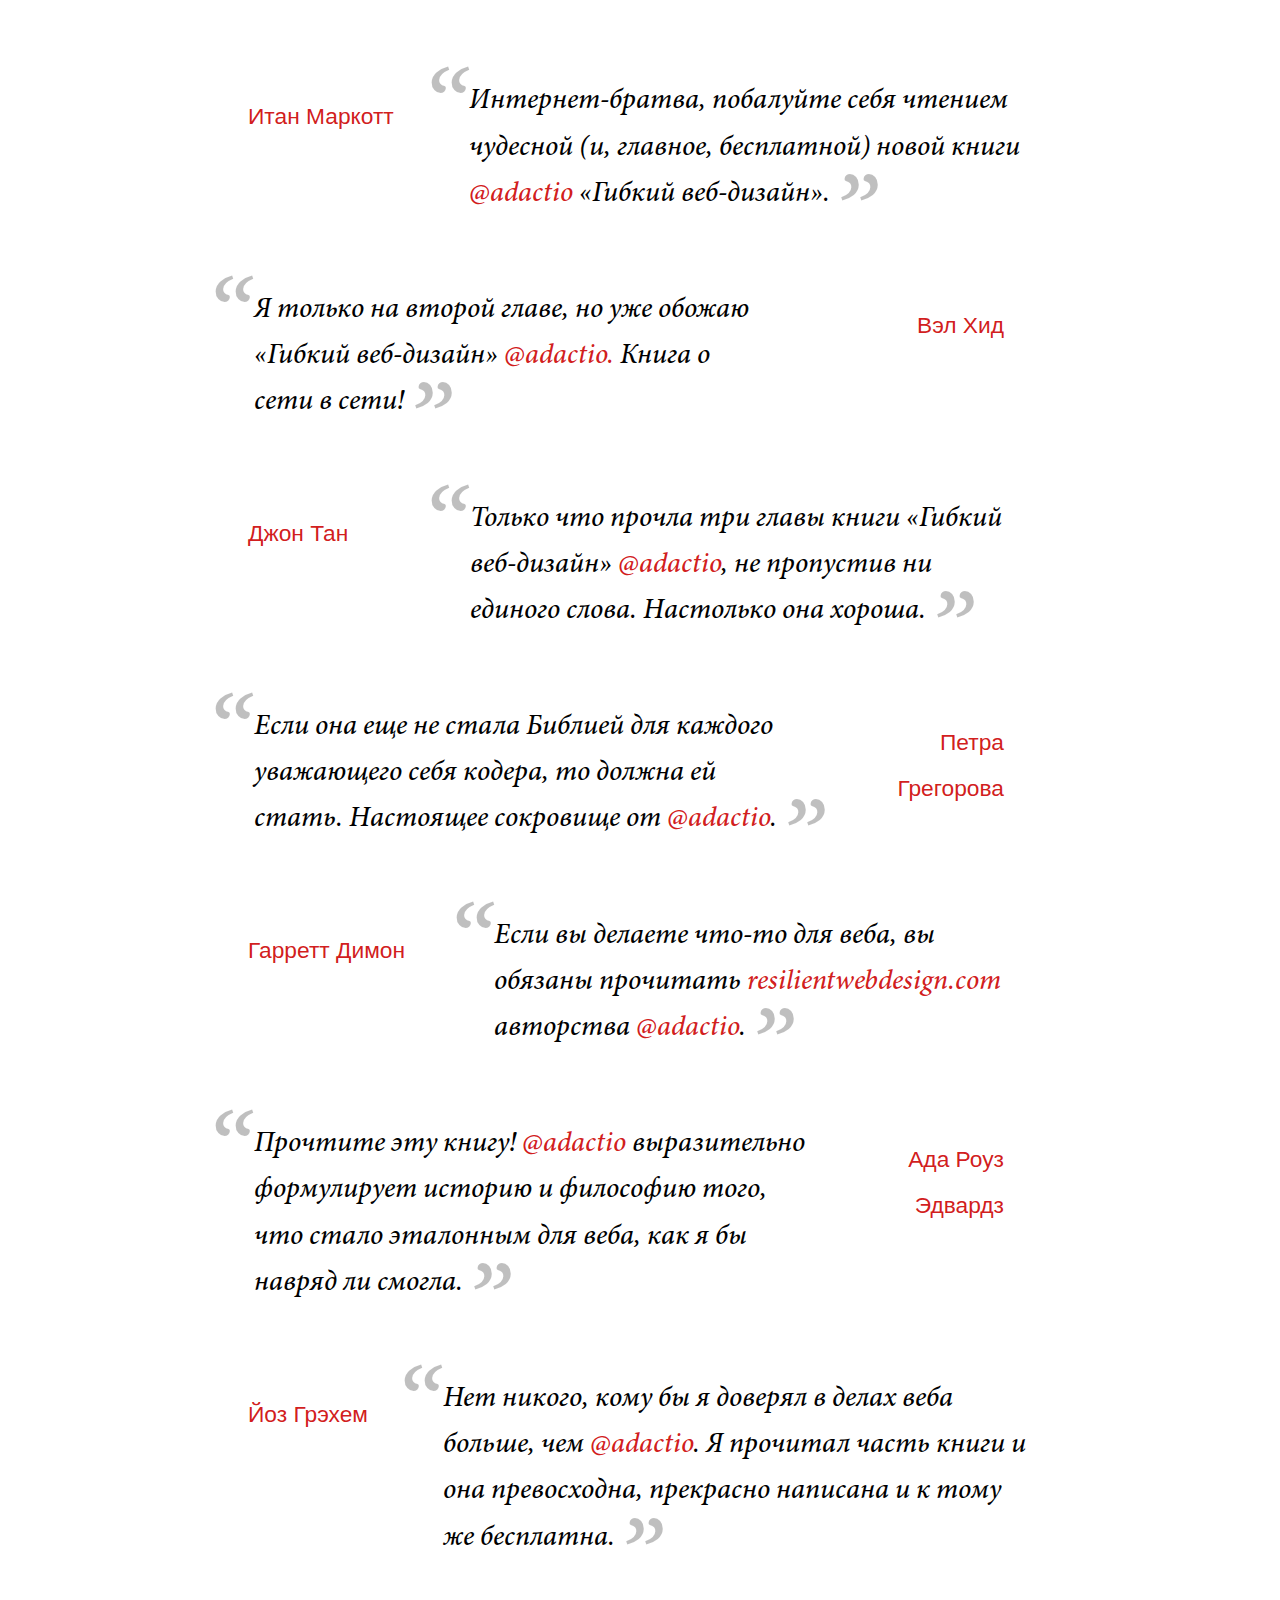
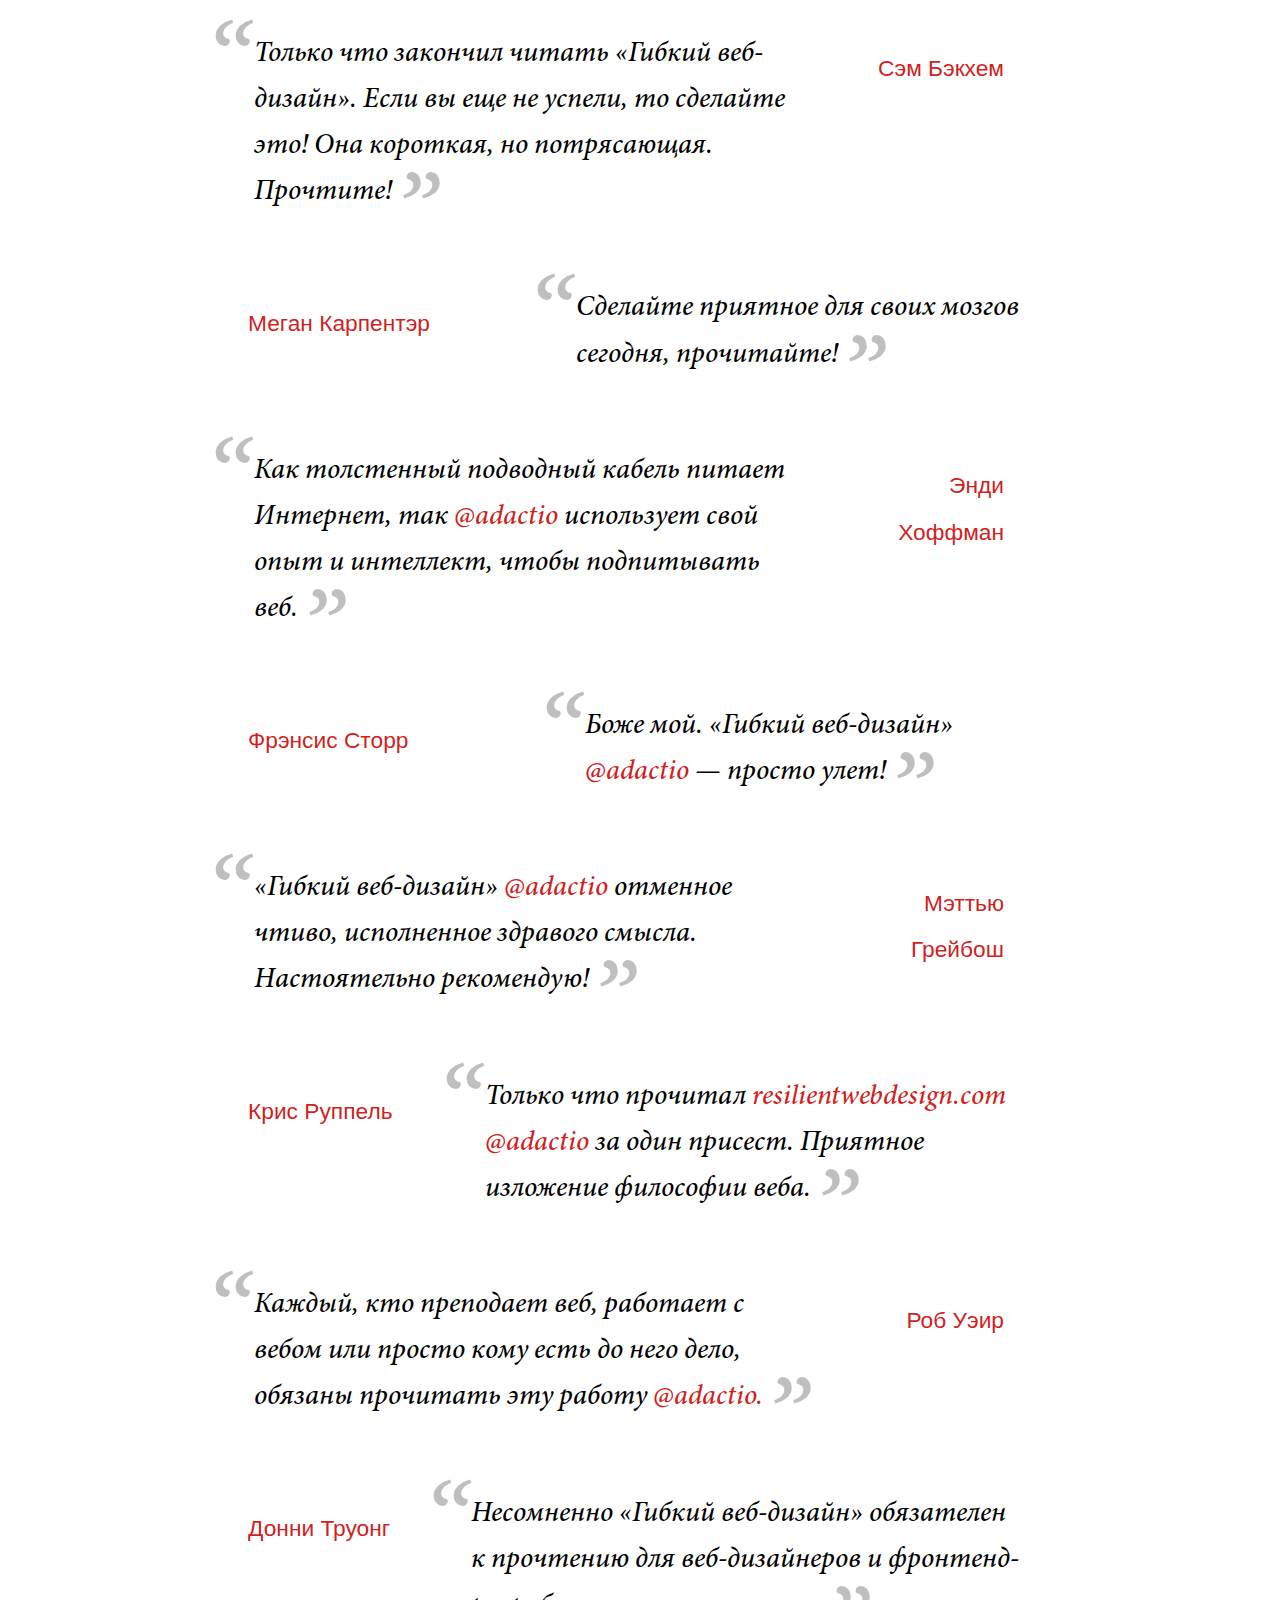
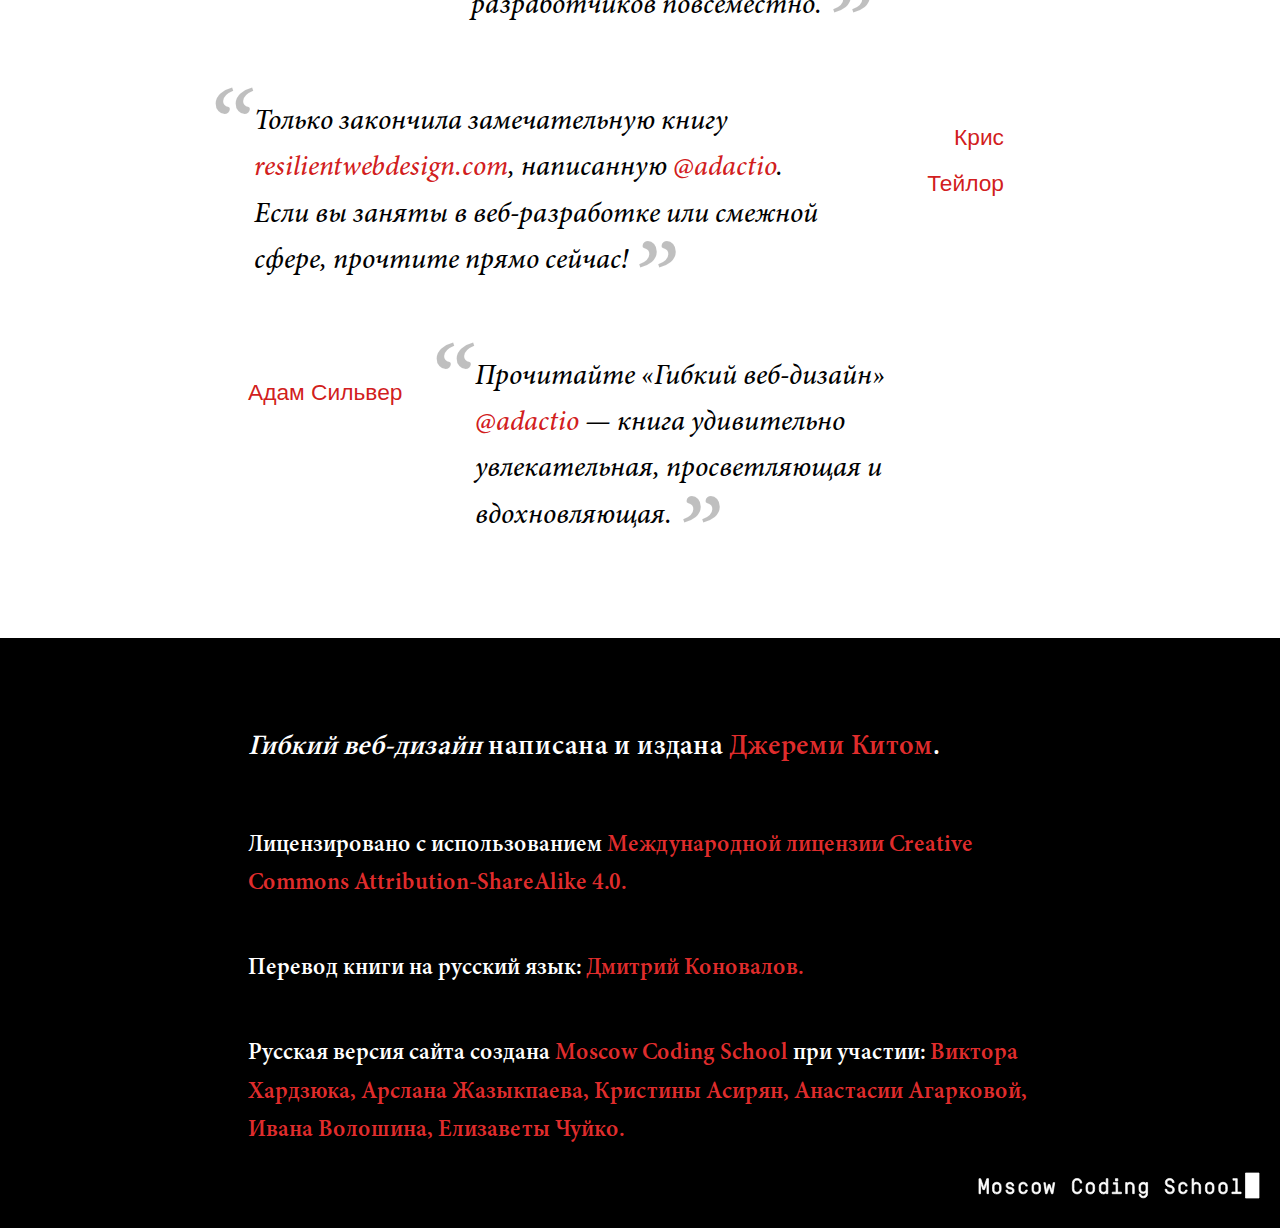
==== commit efe943f4: "fixes in layout" ====
--- a/index.html
+++ b/index.html
@@ -115,10 +115,18 @@
     </nav>
     <main class="main">
         <div class="main__wrap">
+            <h2 class="formats-title">От автора</h2>
+            <p class="formats-paragraph">
+                “I’m so happy that the students of Moscow Coding School have translated Resilient Web Design into Russian. Thank you to them for doing that …and thank *you* for reading it!” -
+                <span class="red" style="font-style: normal;">
+                     Джереми Кит.
+                </span>
+            </p>
             <h2 class="formats-title">Форматы</h2>
             <p class="formats-paragraph">
                 Это электронная книга создана для сети (с подключением к интернету или без). Так что можете
-                <a class="common-link" href="/introduction">приступать к чтению прямо сейчас</a>. Но если вы бы хотели получить экземпляр в другом формате, то можете скачать
+                <a class="common-link" href="/introduction">приступать к чтению прямо сейчас</a>.
+                <!-- Но если вы бы хотели получить экземпляр в другом формате, то можете скачать
                 <a class="common-link" href="https://resilientwebdesign.s3.amazonaws.com/downloads/ResilientWebDesign-portrait.pdf">
                     <span>PDF</span> с вертикальной ориентацией страниц</a> (7MB) или
                 <a class="common-link" href="http://resilientwebdesign.s3.amazonaws.com/downloads/ResilientWebDesign-landscape.pdf">
@@ -126,10 +134,11 @@
 
                     версия в формате <span>EPUB</span></a> (4.4MB) и <a class="common-link" href="https://resilientwebdesign.s3.amazonaws.com/downloads/ResilientWebDesign.mobi">
 
-                    версия в формате <span>MOBI</span></a> (10.4MB).
-            </p>
-
-            <h3 class="audio-title">Аудио</h3>
+                    версия в формате <span>MOBI</span></a> (10.4MB). -->
+            </p>
+
+
+            <!-- <h3 class="audio-title">Аудио</h3>
             <p class="audio-paragraph">
                 Вы можете подписаться на подкаст книги с помощью
                 <a class="common-link" href="podcast.rss">
@@ -152,7 +161,7 @@
             </p>
             <p class="audio-paragraph">Или скачать всю книгу в виде
                 <a class="common-link" href="http://resilientwebdesign.s3.amazonaws.com/downloads/ResilientWebDesign.mp3" download="ResilientWebDesign.mp3" type="audio/mpeg">одного mp3 файла.</a>
-            </p>
+            </p> -->
         </div>
 
         <aside>
@@ -326,15 +335,10 @@
                     Дмитрий Коновалов.
                 </span></a>
                 <p class="license">Русская версия сайта создана <a target="blank" href="https://moscoding.ru/"><span class="red">Moscow Coding School</span></a> при участии: <span class="red">
-                    Victor Hardziuk, Arslan Zhazykpaev, Kristina Asiryan, Анастасия Агаркова, Liza Chuiko.
+                    Виктора Хардзюка, Арслана Жазыкпаева, Кристины Асирян, Анастасии Агарковой, Ивана Волошина, Елизаветы Чуйко.
                 </span></a>
                 </p>
-                <p class="italic">
-                    “I’m so happy that the students of Moscow Coding School have translated Resilient Web Design into Russian. Thank you to them for doing that …and thank *you* for reading it!” -
-                    <span class="red" style="font-style: normal;">
-                     Джереми Кит.
-                    </span>
-                </p>
+
         </div>
         <a class="footer-logo" target="blank" href="https://moscoding.ru/">
             <svg width="282" height="27" fill="none" style="top:20px" class="styles-module--logo--1x0tv">
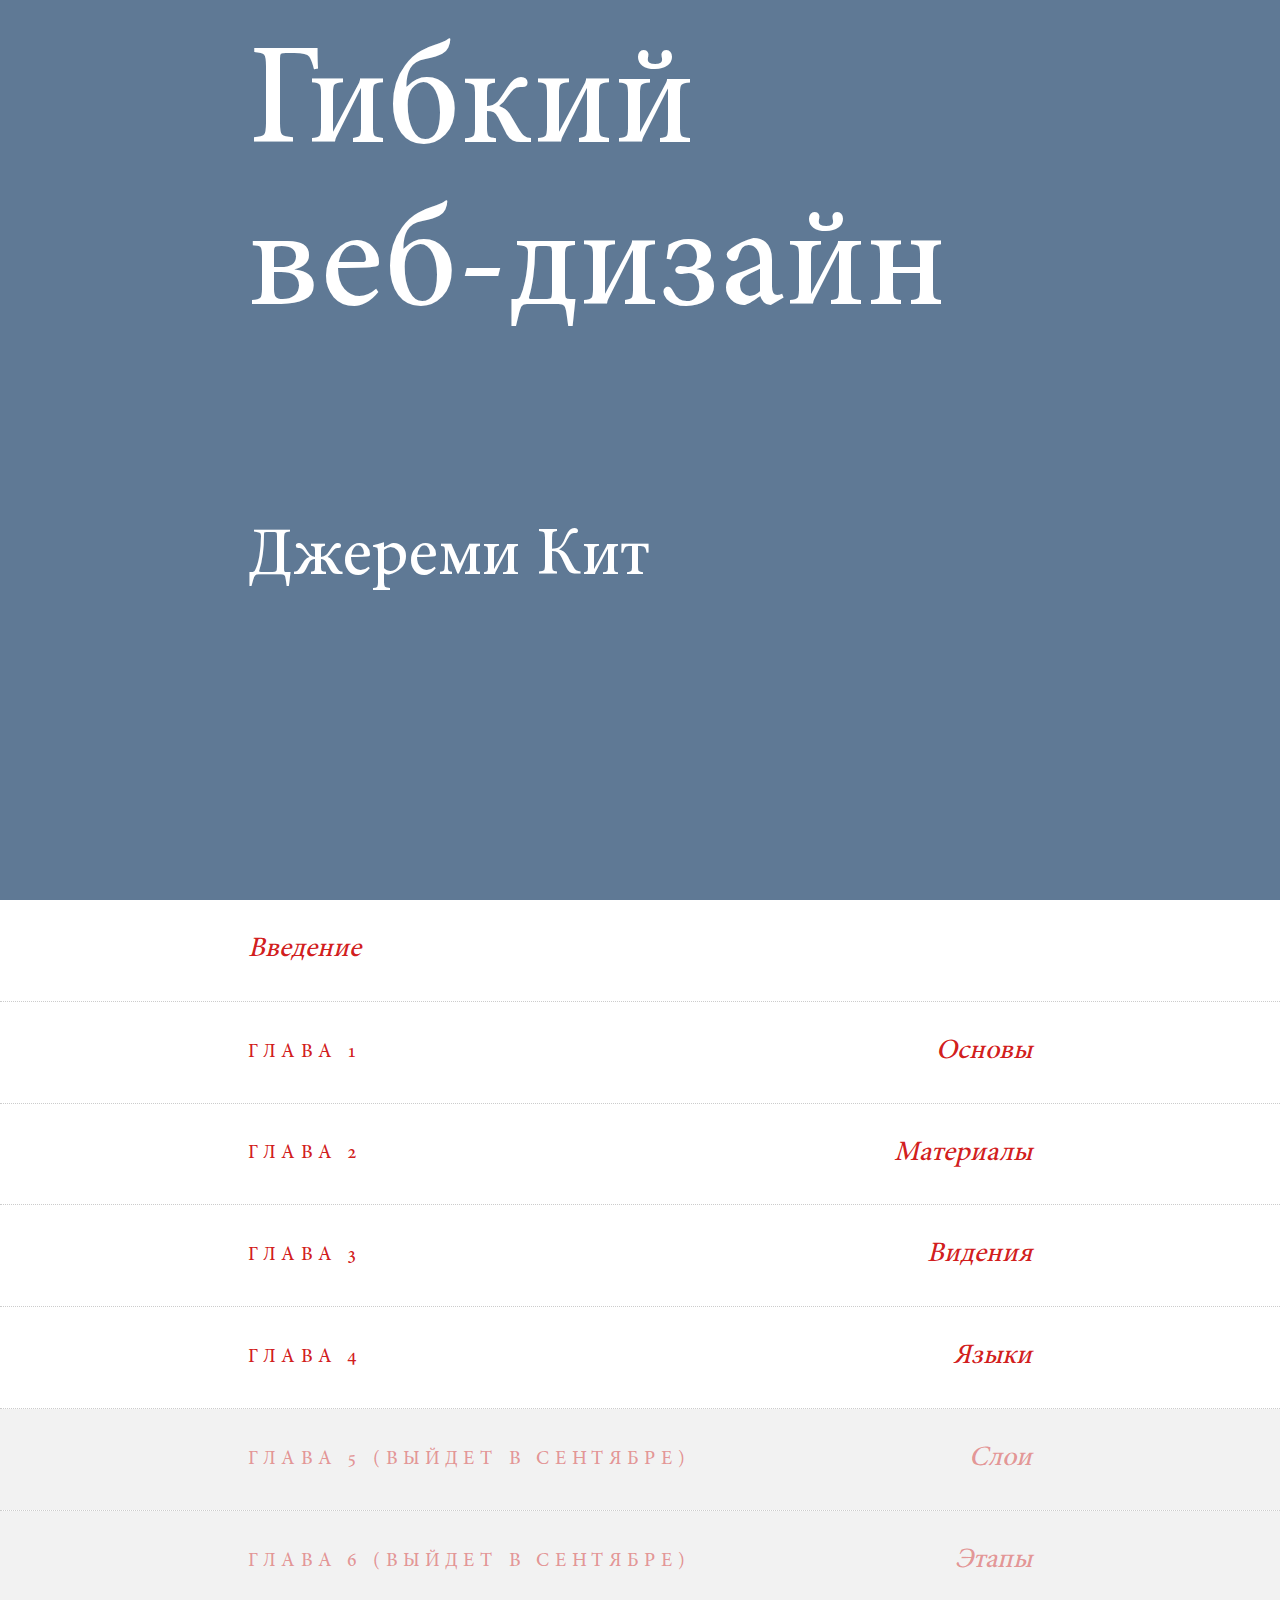
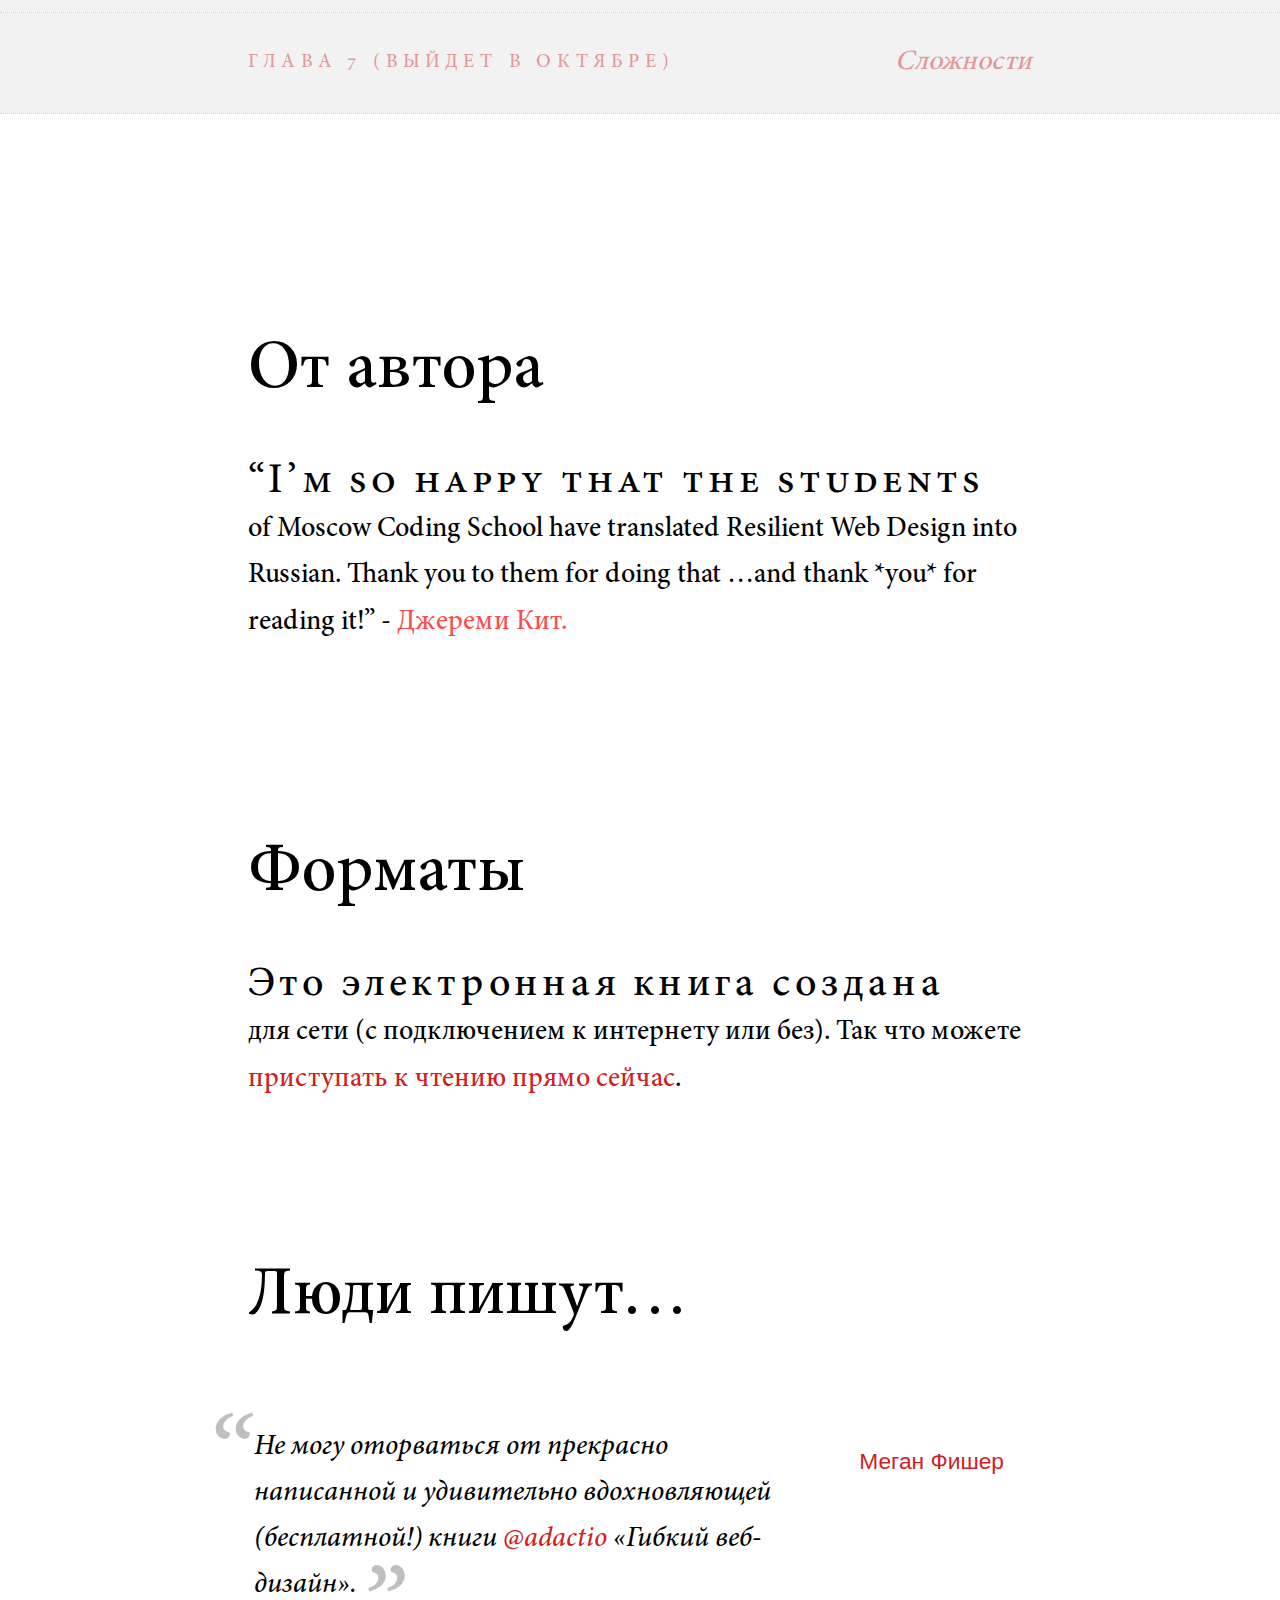
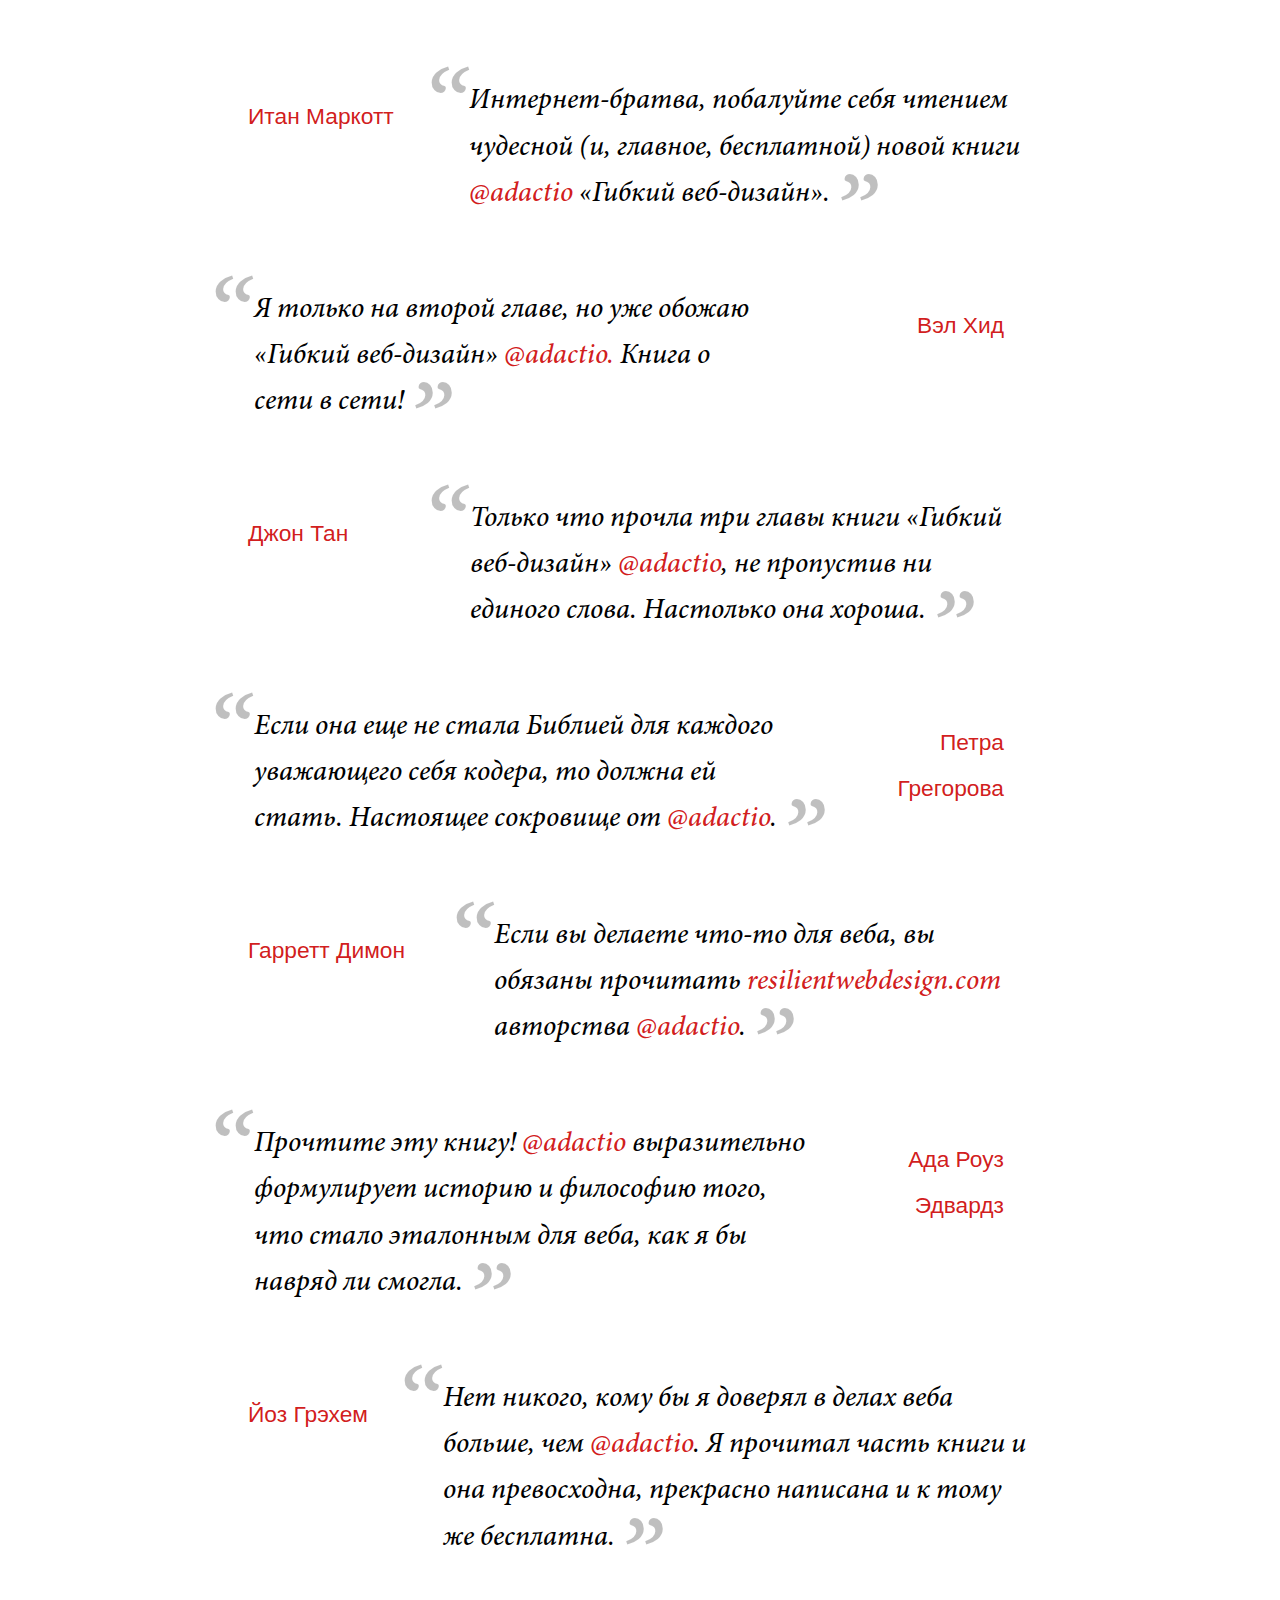
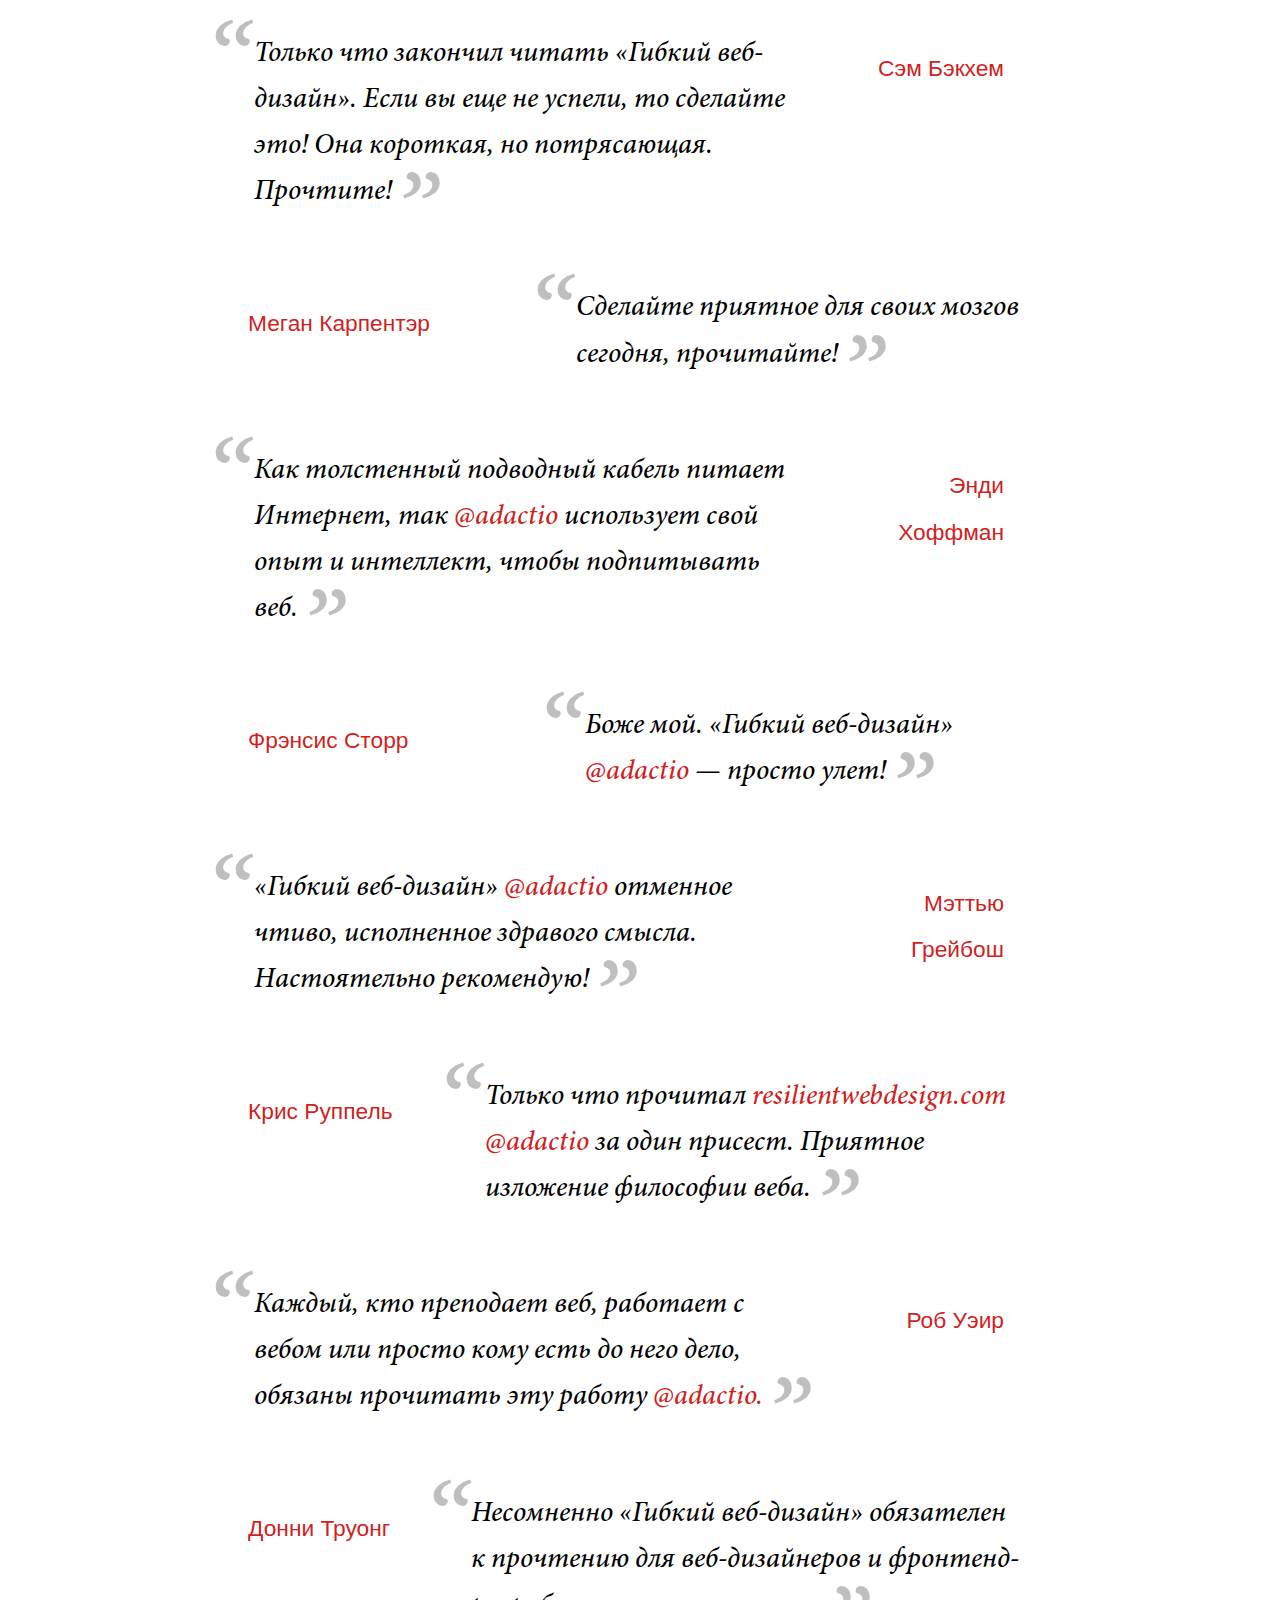
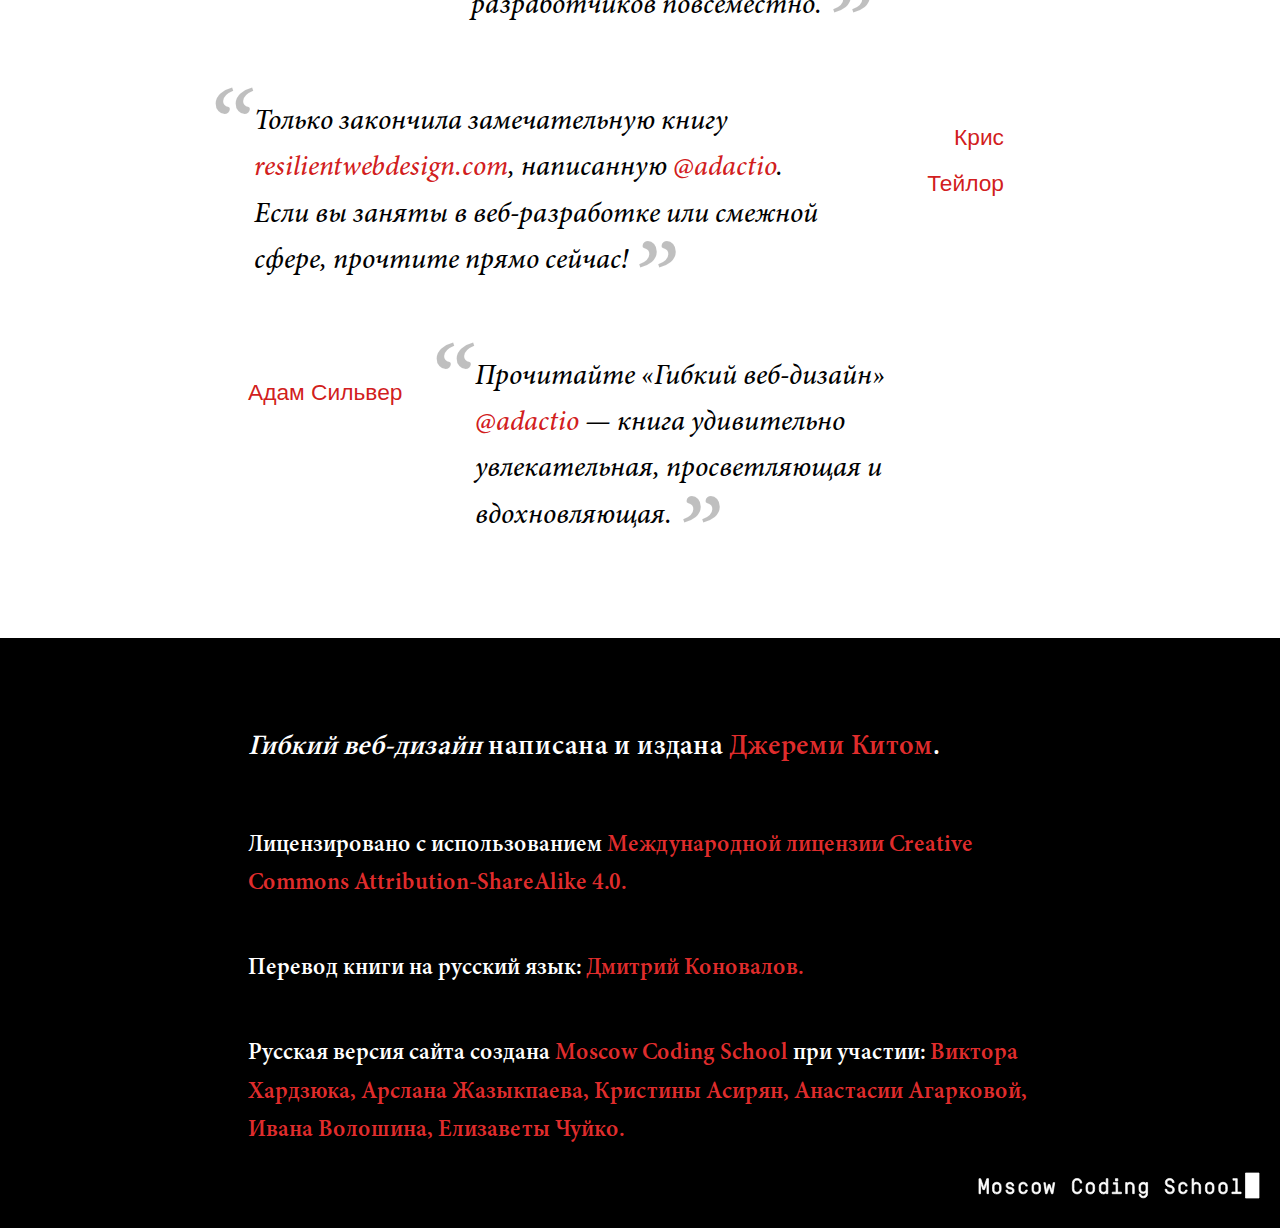
==== commit 17179a7d: "add pics for 4 chapter and activate 4 chapter" ====
--- a/index.html
+++ b/index.html
@@ -9,6 +9,8 @@
     <link rel="stylesheet" href="styles/main-page.css">
     <link rel="stylesheet" href="styles/common.css">
     <link rel="icon" href="img/favicon.ico" type="image/x-icon" />
+    <link rel="stylesheet" href="styles/fonts.css">
+
     <title>Гибкий веб-дизайн</title>
 </head>
 
@@ -73,9 +75,9 @@
                 </a>
             </li>
             <li>
-                <div class="content-link inactive">
-                    <p class="content-p">
-                        <span class="chapter">Глава 4 <span class="release-date">(Выйдет в августе)</span></span>Языки
+                <div class="content-link" href="chapter4">
+                    <p class="content-p">
+                        <span class="chapter">Глава 4</span>Языки
                     </p>
                 </div>
             </li>
--- a/styles/common.css
+++ b/styles/common.css
@@ -359,10 +359,13 @@
         flex-direction: row;
         align-items: flex-start;
     }
-    <<<<<<< HEAD=======.reversed {
+    figure:nth-of-type(even) {
         flex-direction: row-reverse;
     }
-    >>>>>>>origin/master figcaption {
+    .reversed {
+        flex-direction: row-reverse;
+    }
+    figcaption {
         flex-basis: 50%;
     }
 }
@@ -377,9 +380,6 @@
     line-height: 1.65;
 }
 
-.chapter-name {
-    font-weight: 100;
-}
 
 .italic {
     font-style: italic;
@@ -459,6 +459,8 @@
     min-height: 2em;
     border-bottom: 0.25em solid rgba(95, 121, 149, 0.5);
     font-size: calc( 2.25em + (11.25 - 2.25) * ( (100vw - 20em) / ( 100 - 20)));
+    line-height: 1;
+    font-weight: 100;
 }
 
 .chapter-number {
@@ -542,7 +544,28 @@
 }
 
 figcaption {
+    margin: 1em;
+    font-family: 'FuturaMediumC', sans-serif;
+    font-weight: 400;
     font-size: calc( 13px + (26 - 13) * ( (100vw - 320px) / ( 1600 - 320)));
+    line-height: normal;
+}
+
+
+/* @media screen and (min-width: 610px) {
+    figcaption {
+        flex-basis: 50%;
+        text-align: left;
+        align-self: flex-start;
+        margin: 1em;
+        padding: 0;
+    }
+} */
+
+@media all and (min-width: 100em) {
+    figcaption {
+        font-size: 0.8125em;
+    }
 }
 
 .chapter-references__author {
--- a/styles/fonts.css
+++ b/styles/fonts.css
@@ -0,0 +1,162 @@
+/* @font-face {
+    font-family: "MinionPro_bold";
+    font-display: swap;
+    src: url("../fonts/MinionPro-Bold.eot");
+    src: url("../fonts/MinionPro-Bold.woff") format("woff"), url("../fonts/MinionPro-Bold.ttf") format("truetype");
+    font-weight: 700;
+    font-style: normal;
+}
+
+@font-face {
+    font-family: "MinionPro_bold_cn";
+    font-display: swap;
+    src: url("../fonts/MinionPro-BoldCn.eot");
+    src: url("../fonts/MinionPro-BoldCn.woff") format("woff"), url("../fonts/MinionPro-BoldCn.ttf") format("truetype");
+    font-weight: 700;
+    font-style: normal;
+}
+
+@font-face {
+    font-family: "MinionPro_bold_cn_it";
+    font-display: swap;
+    src: url("../fonts/MinionPro-BoldCnIt.eot");
+    src: url("../fonts/MinionPro-BoldCnIt.woff") format("woff"), url("../fonts/MinionPro-BoldCnIt.ttf") format("truetype");
+    font-weight: 700;
+    font-style: normal;
+}
+
+@font-face {
+    font-family: "MinionPro_bold_it";
+    font-display: swap;
+    src: url("../fonts/MinionPro-BoldIt.eot");
+    src: url("../fonts/MinionPro-BoldIt.woff") format("woff"), url("../fonts/MinionPro-BoldIt.ttf") format("truetype");
+    font-weight: 700;
+    font-style: normal;
+} */
+
+
+/* 
+@font-face {
+    font-family: "MinionPro_it";
+    font-display: swap;
+    src: url("../fonts/MinionPro-It.eot");
+    src: url("../fonts/MinionPro-It.woff") format("woff"), url("../fonts/MinionPro-It.ttf") format("truetype");
+    font-weight: 700;
+    font-style: normal;
+} */
+
+@font-face {
+    font-family: "MinionPro_medium";
+    font-display: swap;
+    src: url("../fonts/MinionPro-Medium.eot");
+    src: url("../fonts/MinionPro-Medium.woff") format("woff"), url("../fonts/MinionPro-Medium.ttf") format("truetype");
+    font-weight: 500;
+    font-style: normal;
+}
+
+@font-face {
+    font-family: "MinionPro_medium_it";
+    font-display: swap;
+    src: url("../fonts/MinionPro-MediumIt.eot");
+    src: url("../fonts/MinionPro-MediumIt.woff") format("woff"), url("../fonts/MinionPro-MediumIt.ttf") format("truetype");
+    font-weight: 500;
+    font-style: normal;
+}
+
+@font-face {
+    font-family: "MinionPro_regular";
+    font-display: swap;
+    src: url("../fonts/MinionPro-MediumIt.eot");
+    src: url("../fonts/MinionPro-MediumIt.woff") format("woff"), url("../fonts/MinionPro-MediumIt.ttf") format("truetype");
+    font-weight: normal;
+    font-style: normal;
+}
+
+@font-face {
+    font-family: "MinionPro_semibold";
+    font-display: swap;
+    src: url("../fonts/MinionPro-Semibold.eot");
+    src: url("../fonts/MinionPro-Semibold.woff") format("woff"), url("../fonts/MinionPro-Semibold.ttf") format("truetype");
+    font-weight: 600;
+    font-style: normal;
+}
+
+@font-face {
+    font-family: "MinionPro_semibold_it";
+    font-display: swap;
+    src: url("../fonts/MinionPro-SemiboldIt.eot");
+    src: url("../fonts/MinionPro-SemiboldIt.woff") format("woff"), url("../fonts/MinionPro-SemiboldIt.ttf") format("truetype");
+    font-weight: 600;
+    font-style: normal;
+}
+
+@font-face {
+    font-family: 'FuturaDemiC';
+    src: url('../fonts/futura/FuturaDemiC.eot');
+    src: url("../fonts/futura/FuturaDemiC.woff") format("woff"), url("../fonts/futura/FuturaDemiC.ttf") format("truetype");
+    font-weight: normal;
+    font-style: normal;
+}
+
+@font-face {
+    font-family: 'FuturaMediumC';
+    src: url('../fonts/FuturaMediumC.eot');
+    src: url("../fonts/FuturaMediumC.woff") format("woff"), url("../fonts/FuturaMediumC.ttf") format("truetype");
+    font-weight: 500;
+    font-style: normal;
+}
+
+
+/* @font-face {
+    font-family: 'FuturaLightC';
+    src: url('../fonts/futura/FuturaLightC-Italic.eot');
+    src: local('Futura Light Italic Cyrillic'), local('FuturaLightC-Italic'), url('../fonts/futura/FuturaLightC-Italic.eot?#iefix') format('embedded-opentype'), url('../fonts/futura/FuturaLightC-Italic.woff') format('woff'), url('../fonts/futura/FuturaLightC-Italic.ttf') format('truetype');
+    font-weight: 300;
+    font-style: italic;
+} */
+
+
+/* @font-face {
+    font-family: 'FuturaMediumC';
+    src: url('../fonts/futura/FuturaMediumC-Italic.eot');
+    src: local('Futura Medium Italic Cyrillic'), local('FuturaMediumC-Italic'), url('../fonts/futura/FuturaMediumC-Italic.eot?#iefix') format('embedded-opentype'), url('../fonts/futura/FuturaMediumC-Italic.woff') format('woff'), url('../fonts/futura/FuturaMediumC-Italic.ttf') format('truetype');
+    font-weight: 500;
+    font-style: italic;
+} */
+
+
+/* @font-face {
+    font-family: 'FuturaLightC';
+    src: url('../fonts/futura/FuturaLightC.eot');
+    src: local('Futura Light Cyrillic'), local('FuturaLightC'), url('../fonts/futura/FuturaLightC.eot?#iefix') format('embedded-opentype'), url('../fonts/futura/FuturaLightC.woff') format('woff'), url('../fonts/futura/FuturaLightC.ttf') format('truetype');
+    font-weight: 300;
+    font-style: normal;
+} */
+
+
+/* 
+@font-face {
+    font-family: 'FuturaDemiC';
+    src: url('../fonts/futura/FuturaDemiC-Italic.eot');
+    src: local('Futura Demi Italic Cyrillic'), local('FuturaDemiC-Italic'), url('../fonts/futura/FuturaDemiC-Italic.eot?#iefix') format('embedded-opentype'), url('../fonts/futura/FuturaDemiC-Italic.woff') format('woff'), url('../fonts/futura/FuturaDemiC-Italic.ttf') format('truetype');
+    font-weight: normal;
+    font-style: italic;
+} */
+
+
+/* 
+@font-face {
+    font-family: 'FuturaBookC';
+    src: url('../fonts/futura/FuturaBookC-Italic.eot');
+    src: local('Futura Book Italic Cyrillic'), local('FuturaBookC-Italic'), url('../fonts/futura/FuturaBookC-Italic.eot?#iefix') format('embedded-opentype'), url('../fonts/futura/FuturaBookC-Italic.woff') format('woff'), url('../fonts/futura/FuturaBookC-Italic.ttf') format('truetype');
+    font-weight: normal;
+    font-style: italic;
+}
+
+@font-face {
+    font-family: 'FuturaBookC';
+    src: url('../fonts/futura/FuturaBookC.eot');
+    src: local('Futura Book Cyrillic'), local('FuturaBookC'), url('../fonts/futura/FuturaBookC.eot?#iefix') format('embedded-opentype'), url('../fonts/futura/FuturaBookC.woff') format('woff'), url('../fonts/futura/FuturaBookC.ttf') format('truetype');
+    font-weight: normal;
+    font-style: normal;
+} */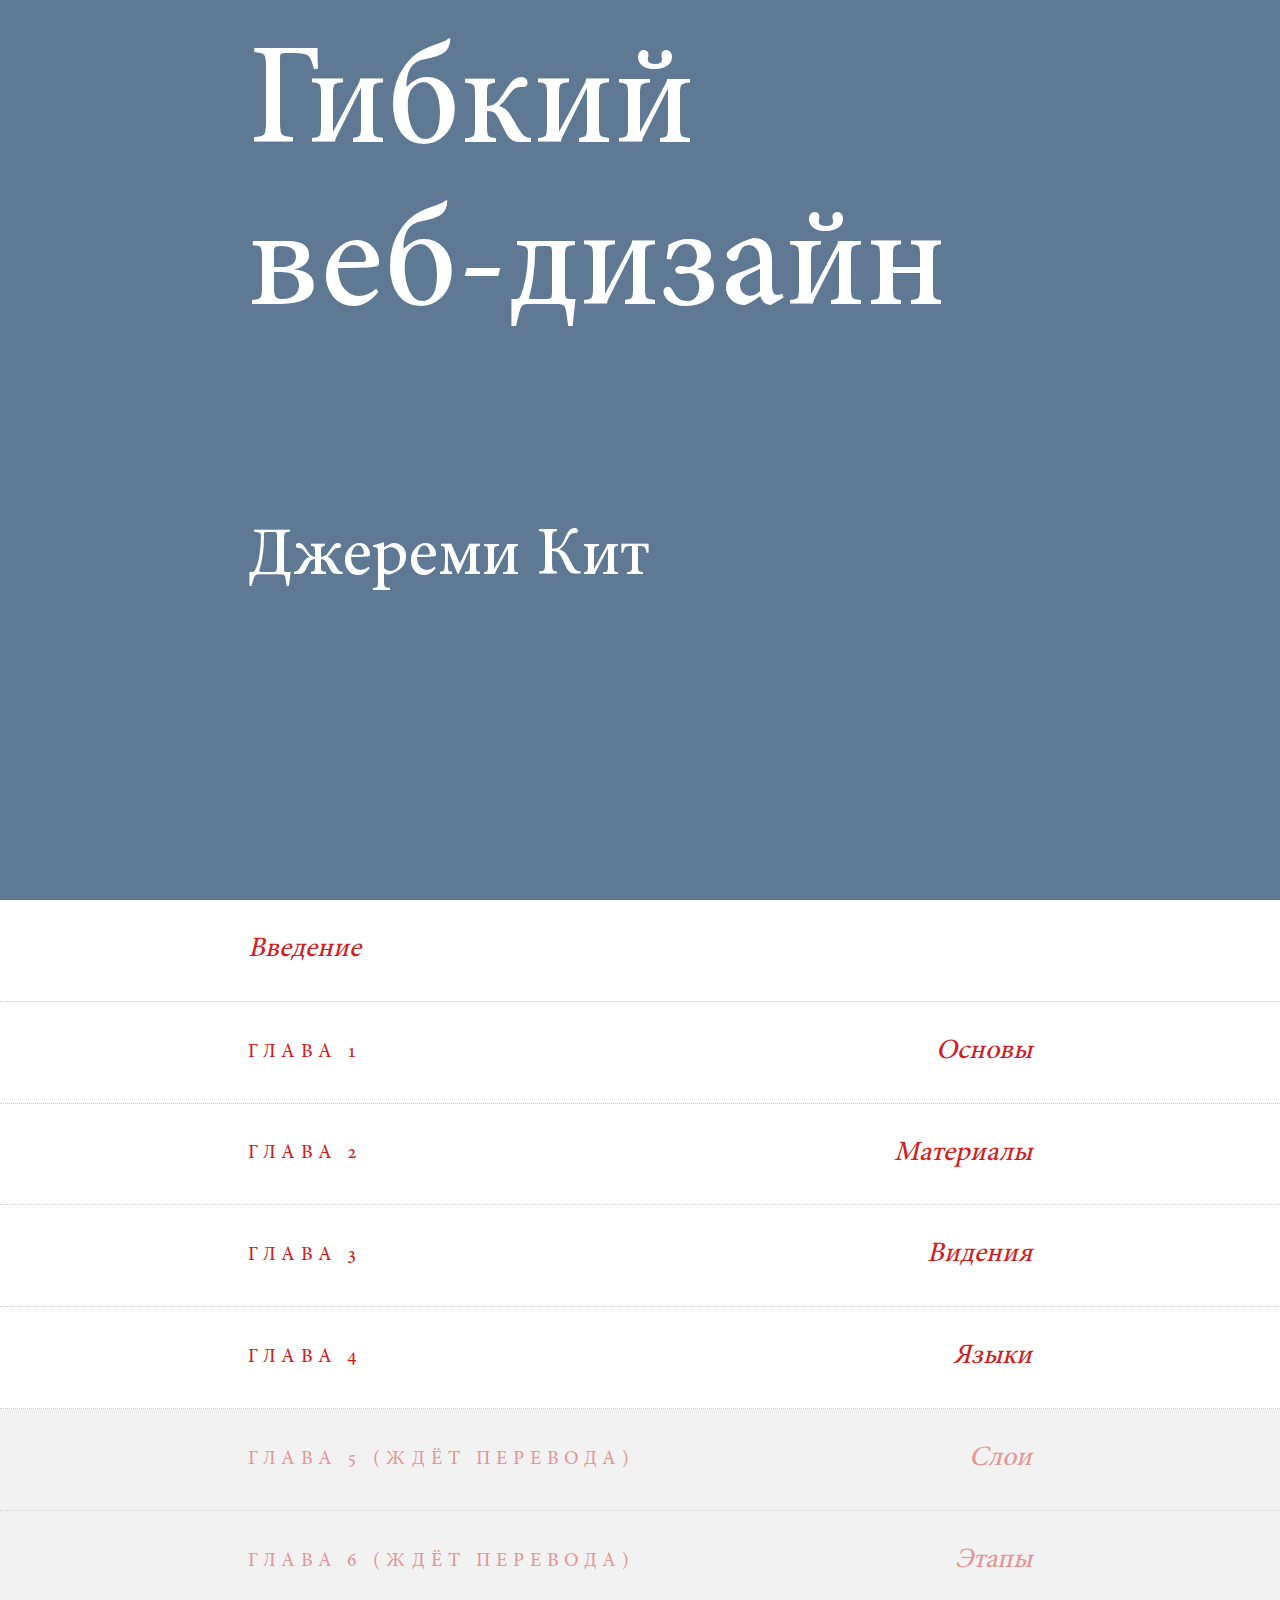
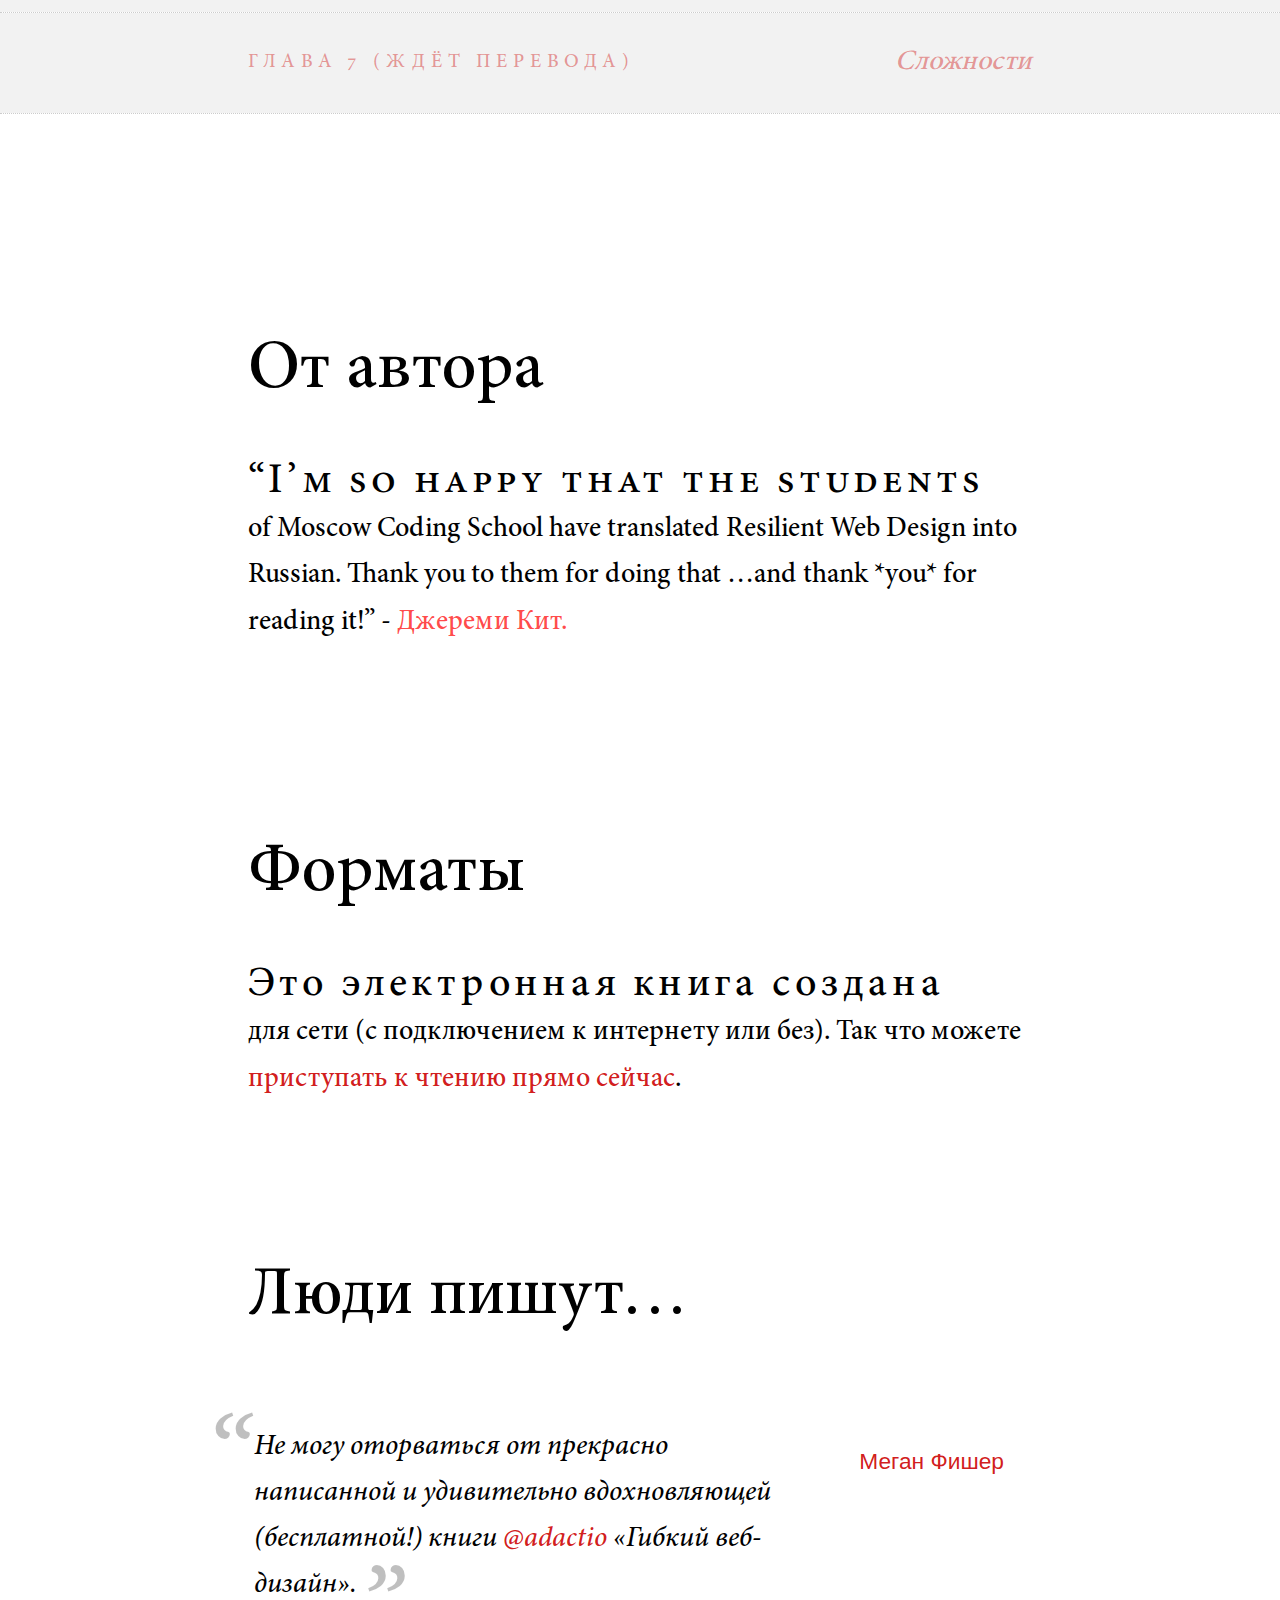
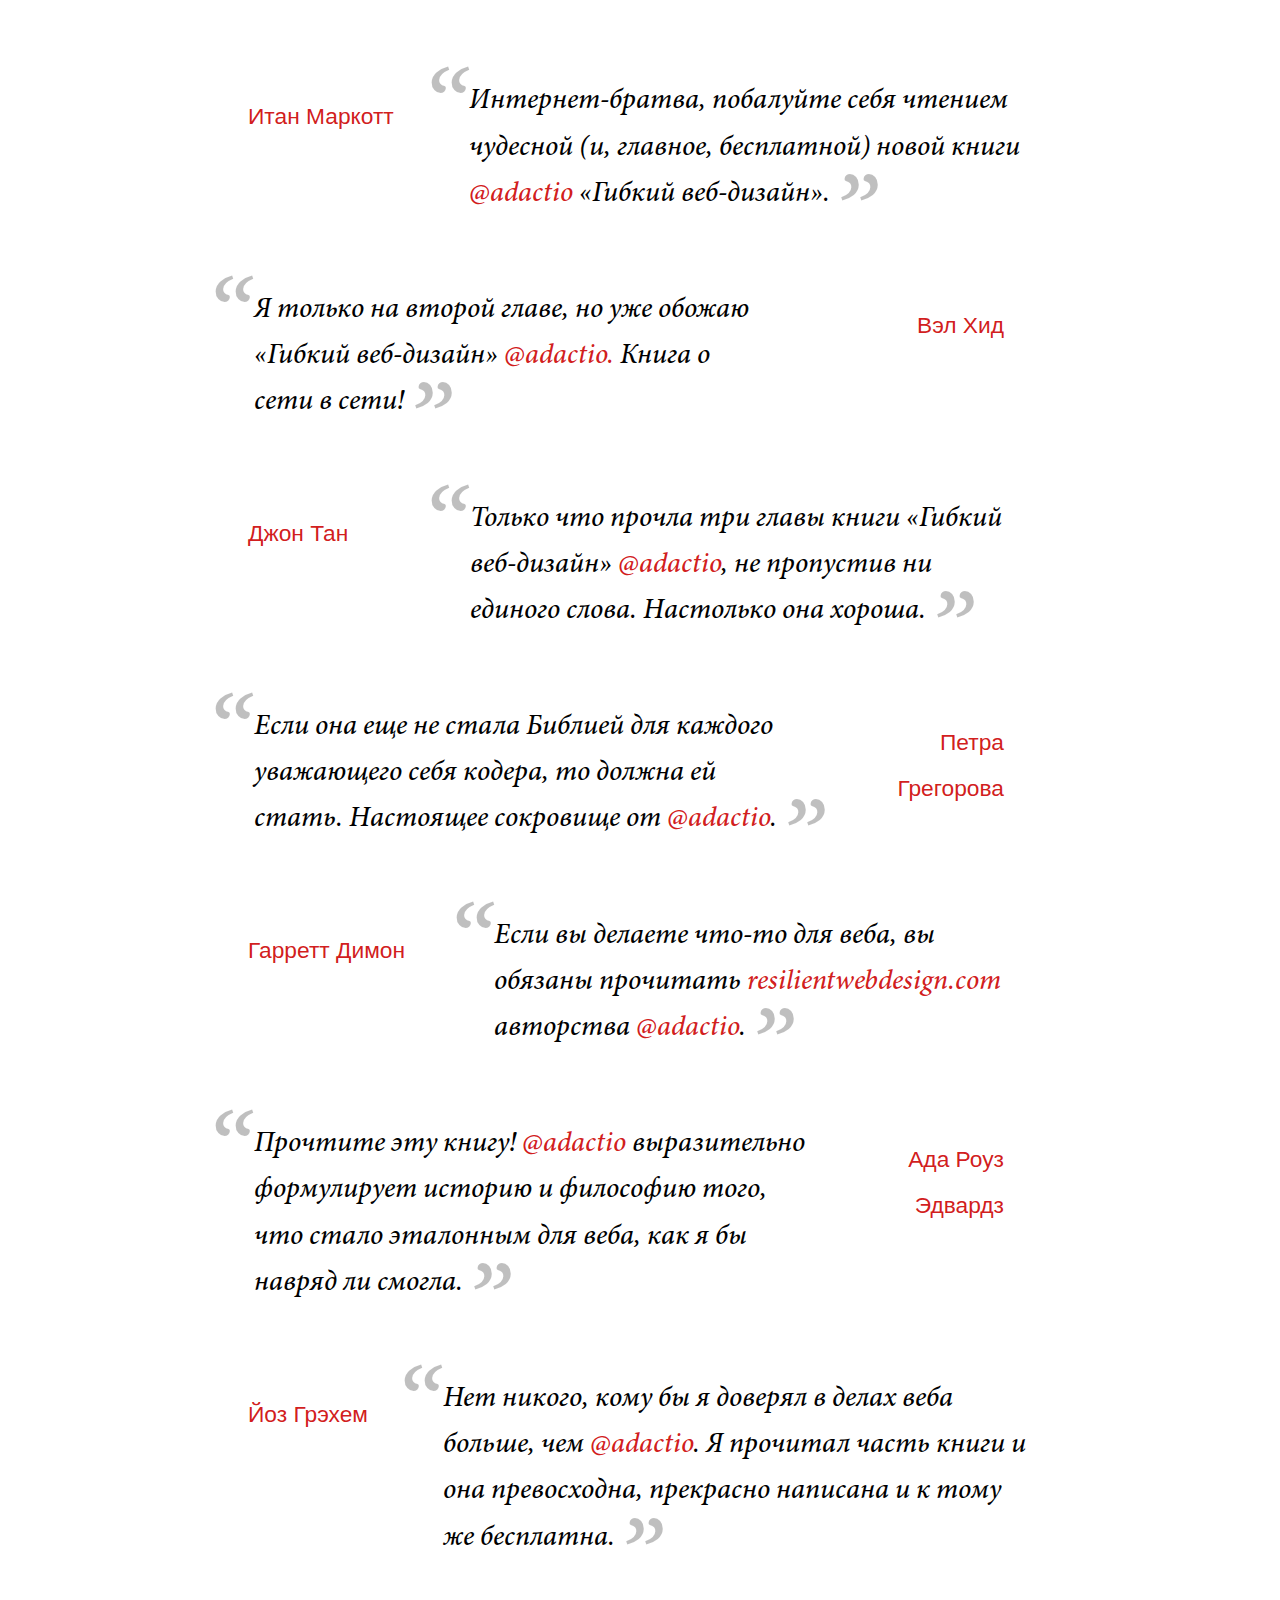
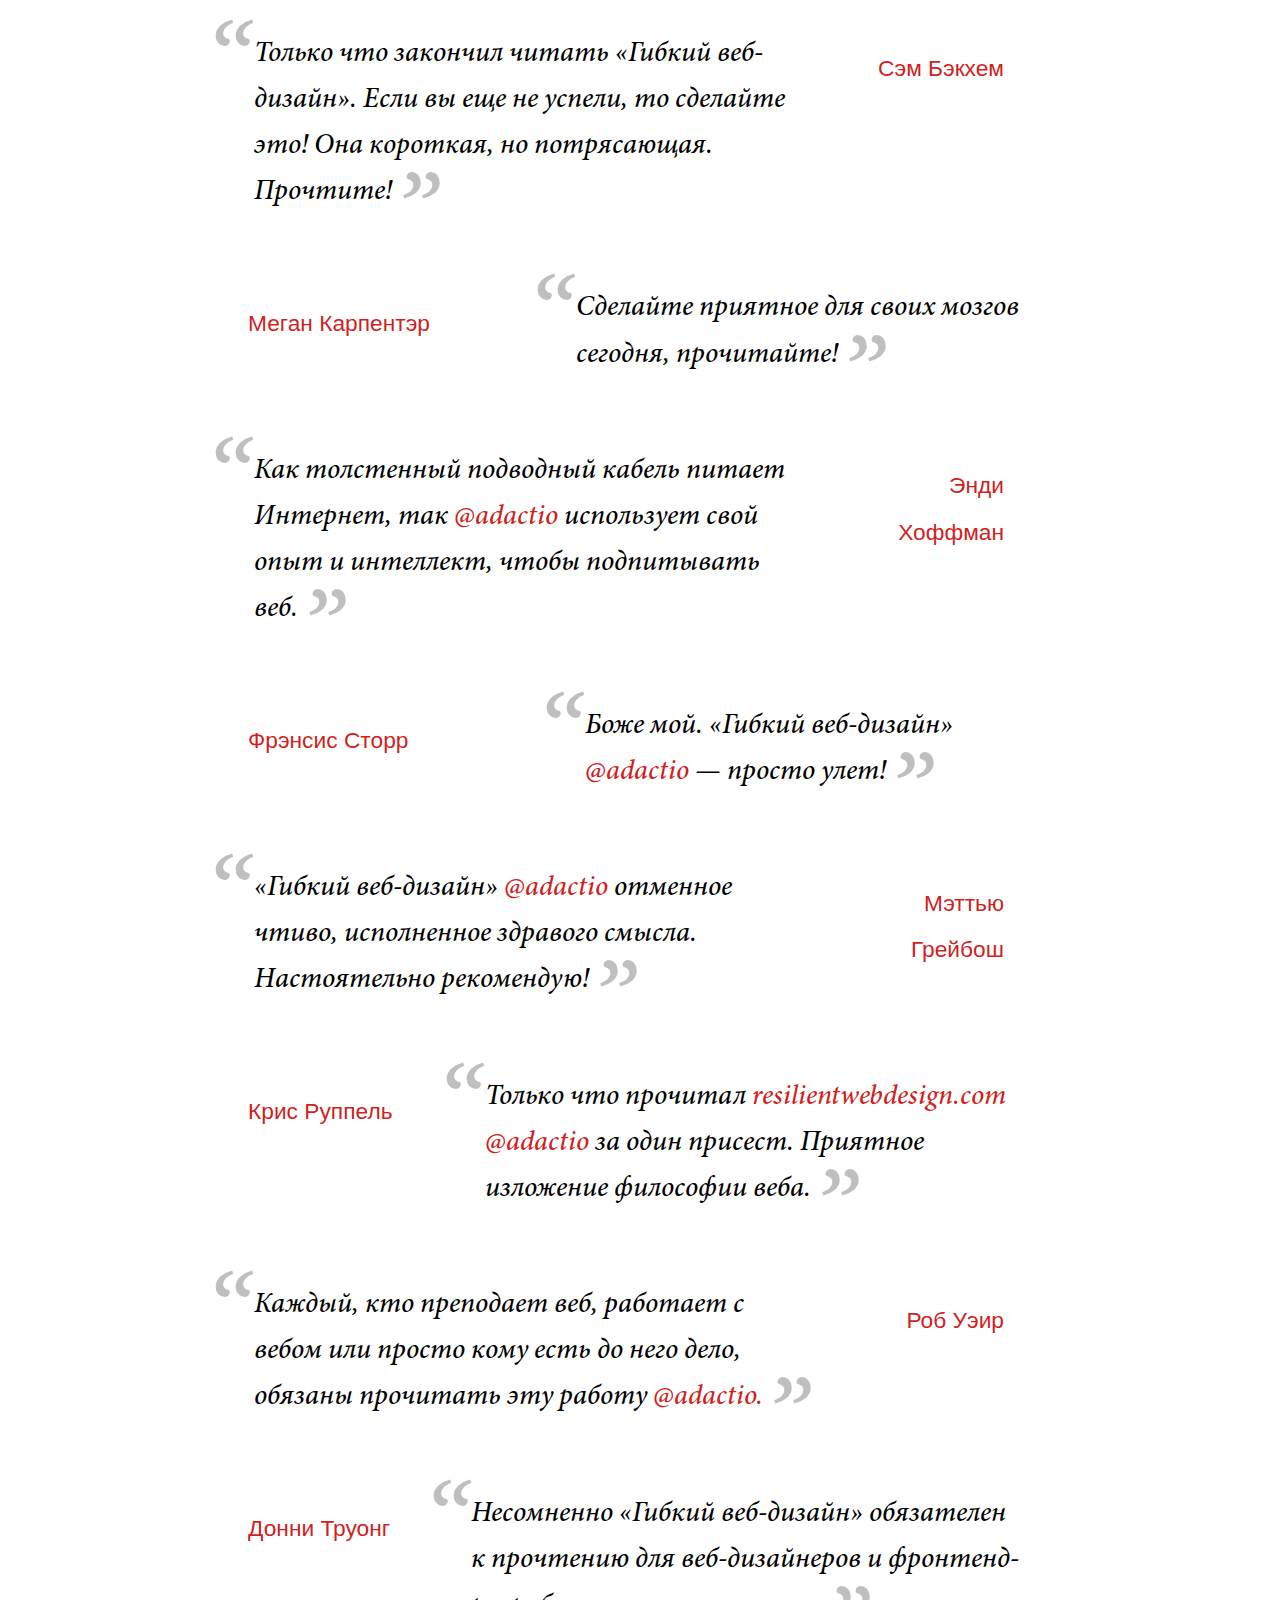
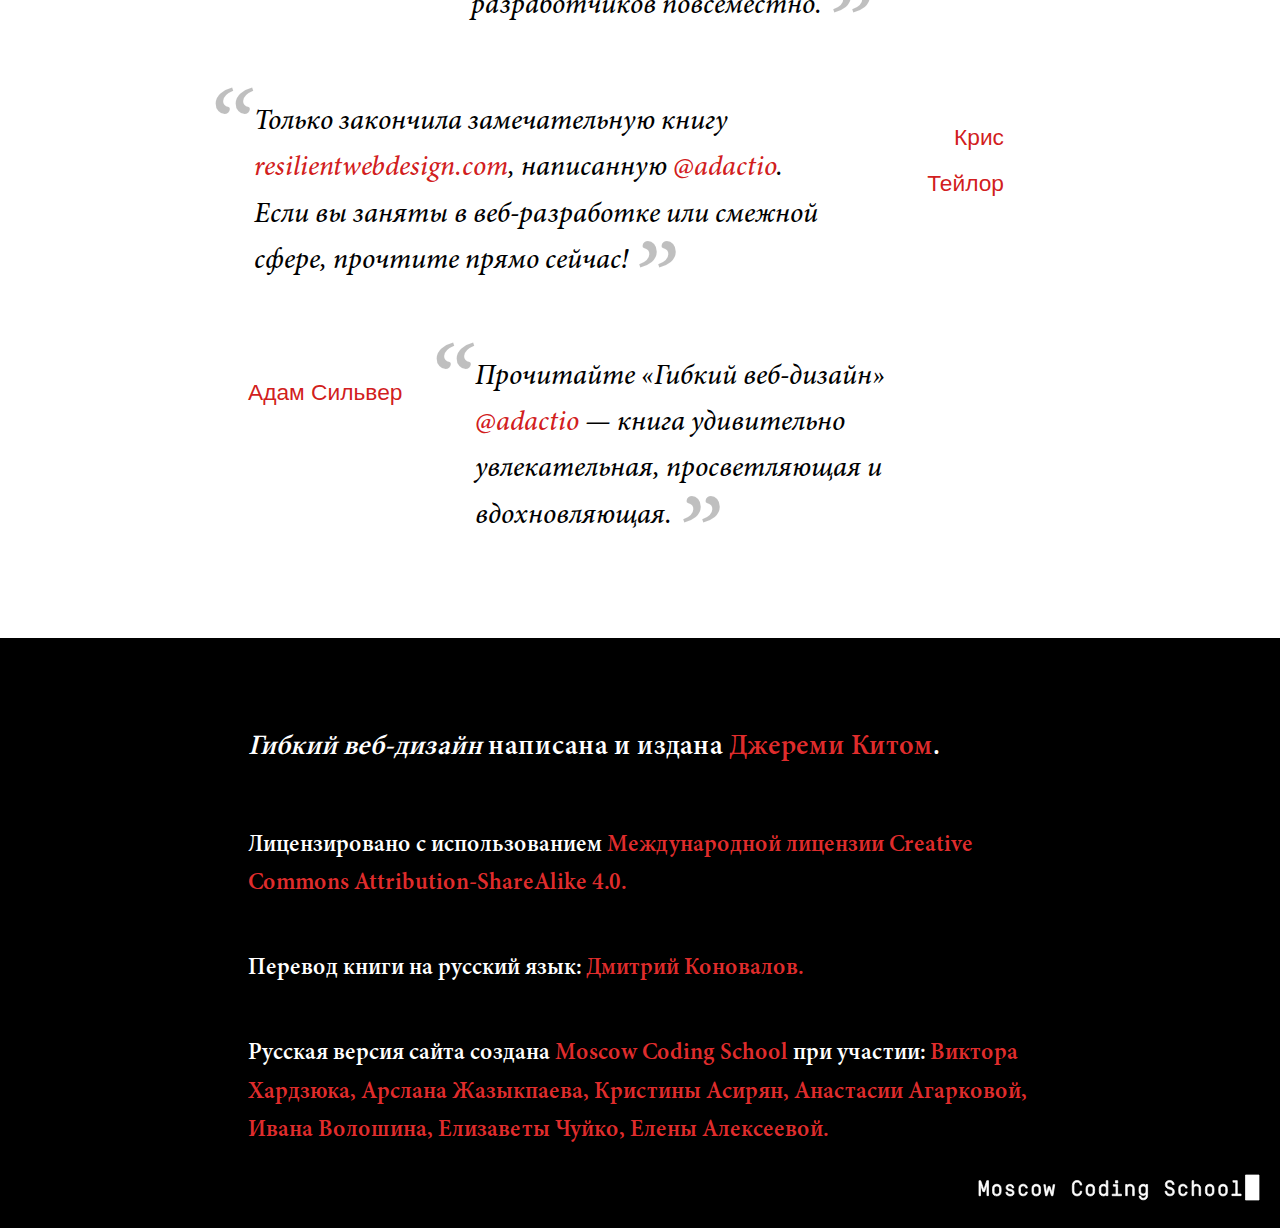
==== commit 128d78c7: "add descr meta tag" ====
--- a/index.html
+++ b/index.html
@@ -10,7 +10,7 @@
     <link rel="stylesheet" href="styles/common.css">
     <link rel="icon" href="img/favicon.ico" type="image/x-icon" />
     <link rel="stylesheet" href="styles/fonts.css">
-
+<meta name="description" content="Культовая книга Джереми Кита и мастрид для всех, кто работает с вебом. Концептуальное осмысление интернета, как феномена, на уровне «О фотографии» Сюзен Сонтаг, «О театре» Ролана Барта и «Понимания медиа» Маршалла Маклюэна.⁣"/>
     <title>Гибкий веб-дизайн</title>
 </head>
 
@@ -75,36 +75,36 @@
                 </a>
             </li>
             <li>
-                <div class="content-link" href="chapter4">
+                <a class="content-link" href="chapter4">
                     <p class="content-p">
                         <span class="chapter">Глава 4</span>Языки
                     </p>
-                </div>
-            </li>
-            <li>
-                <div class="content-link inactive">
-                    <p class="content-p">
-                        <span class="chapter">Глава 5 (ВЫЙДЕТ В сентябре)</span>Слои
-                    </p>
-                </div>
-            </li>
-            <li>
-                <div class="content-link inactive">
-                    <p class="content-p">
-                        <span class="chapter">Глава 6 (ВЫЙДЕТ В сентябре)</span>Этапы
-                    </p>
-                </div>
-            </li>
-            <li>
-                <div class="content-link inactive">
-                    <p class="content-p">
-                        <span class="chapter">Глава 7 (ВЫЙДЕТ В октябре)</span>Сложности
+                </a>
+            </li>
+            <li>
+                <div class="content-link inactive">
+                    <p class="content-p">
+                        <span class="chapter">Глава 5 (Ждёт перевода)</span>Слои
+                    </p>
+                </div>
+            </li>
+            <li>
+                <div class="content-link inactive">
+                    <p class="content-p">
+                        <span class="chapter">Глава 6 (Ждёт перевода)</span>Этапы
+                    </p>
+                </div>
+            </li>
+            <li>
+                <div class="content-link inactive">
+                    <p class="content-p">
+                        <span class="chapter">Глава 7 (Ждёт перевода)</span>Сложности
                     </p>
                 </div>
             </li>
             <!--    <li>
                 <div class="content-link inactive">
-                    <p class="content-p-left author">Об авторе (Выйдет в октябре)
+                    <p class="content-p-left author">Об авторе (Ждёт перевода)
                     </p>
                 </div>
             </li>
@@ -327,23 +327,24 @@
     </main>
     <footer class="footer">
         <div class="footer-container">
-            <p class="producer"><b class="italic">Гибкий веб-дизайн</b> написана и издана <a href="https://adactio.com" rel="me"><span class="red">Джереми Китом</span></a>.
-            </p>
-
-            <p class="license">Лицензировано с использованием <a rel="license" href="https://creativecommons.org/licenses/by-sa/4.0/"><span class="red">Международной лицензии
+            <p class="producer"><b class="italic">Гибкий веб-дизайн</b> написана и издана <a href="https://adactio.com"
+                    rel="me"><span class="red">Джереми Китом</span></a>.
+            </p>
+            <p class="license">Лицензировано с использованием <a rel="license"
+                    href="https://creativecommons.org/licenses/by-sa/4.0/"><span class="red">Международной лицензии
                         Creative Commons Attribution‐ShareAlike 4.0.</span></a>
             </p>
             <p class="license">Перевод книги на русский язык:<span class="red">
                     Дмитрий Коновалов.
                 </span></a>
-                <p class="license">Русская версия сайта создана <a target="blank" href="https://moscoding.ru/"><span class="red">Moscow Coding School</span></a> при участии: <span class="red">
-                    Виктора Хардзюка, Арслана Жазыкпаева, Кристины Асирян, Анастасии Агарковой, Ивана Волошина, Елизаветы Чуйко.
+            <p class="license">Русская версия сайта создана <a target="blank" href="https://moscoding.ru/"><span
+                        class="red">Moscow Coding School</span></a> при участии: <span class="red">
+                    Виктора Хардзюка, Арслана Жазыкпаева, Кристины Асирян, Анастасии Агарковой, Ивана Волошина,
+                    Елизаветы Чуйко, Елены Алексеевой.
                 </span></a>
-                </p>
-
-        </div>
-        <a class="footer-logo" target="blank" href="https://moscoding.ru/">
-            <svg width="282" height="27" fill="none" style="top:20px" class="styles-module--logo--1x0tv">
+            </p>
+             <a class="footer-logo" target="blank" href="https://moscoding.ru/">
+            <svg width="282" height="27" fill="none" class="styles-module--logo--1x0tv">
                 <path
                     d="M8.785 6.636h1.7v15h-1.52v-11.09l-2.417 7.09h-1.61l-2.417-7.09v11.181H1v-15h1.7l3.132 9.091 2.953-9.182zM23.103 17.546c0 3.272-2.237 4.363-4.295 4.363-2.059 0-4.296-1.09-4.296-4.363v-2.91c0-3.272 2.237-4.363 4.296-4.363 2.058 0 4.295 1.09 4.295 4.363v2.91zm-1.61-2.91c0-1.818-1.254-2.727-2.685-2.727-1.432 0-2.685.91-2.685 2.727v3c0 1.819 1.253 2.728 2.685 2.728 1.431 0 2.684-.91 2.684-2.728v-3zM34.2 13.818c-.18-1.272-1.075-2-2.417-2-1.163 0-2.058.636-2.058 1.636 0 .91.626 1.364 1.521 1.546l2.058.546c1.611.363 2.774 1.272 2.774 3.272 0 2.182-1.61 3.091-3.848 3.091-2.237 0-4.205-1.09-4.384-3.727h1.61c.18 1.545 1.253 2.182 2.774 2.182 1.522 0 2.238-.637 2.238-1.546 0-.727-.358-1.364-1.522-1.636l-2.147-.546c-1.164-.272-2.685-1.09-2.685-3.09 0-2 1.7-3.182 3.669-3.182 2.237 0 3.848 1.09 4.027 3.545H34.2v-.09zM49.412 14.09H47.8c-.18-1.454-1.342-2.272-2.595-2.272-1.432 0-2.685.91-2.685 2.727v3c0 1.819 1.253 2.728 2.685 2.728 1.253 0 2.416-.727 2.595-2.273h1.61c-.268 2.818-2.326 3.818-4.205 3.818-2.058 0-4.296-1.09-4.296-4.363v-2.91c0-3.272 2.238-4.363 4.296-4.363 1.879.09 3.937 1.09 4.206 3.909zM62.566 17.546c0 3.272-2.237 4.363-4.295 4.363-2.059 0-4.296-1.09-4.296-4.363v-2.91c0-3.272 2.237-4.363 4.296-4.363 2.058 0 4.295 1.09 4.295 4.363v2.91zm-1.61-2.91c0-1.818-1.254-2.727-2.685-2.727-1.432 0-2.685.91-2.685 2.727v3c0 1.819 1.253 2.728 2.685 2.728 1.431 0 2.684-.91 2.684-2.728v-3zM74.02 18.636l1.163-8h1.522l-1.79 11.091h-1.432l-2.237-7.273-2.237 7.273h-1.432l-1.79-11.09h1.522l1.163 8 1.88-6.273h1.52l2.148 6.272zM103.819 11.09h-1.611c-.179-2-1.432-3-3.132-3-1.79 0-3.132 1.183-3.132 3.456v5.272c0 2.273 1.432 3.455 3.132 3.455 1.611 0 2.953-1 3.132-3h1.611c-.179 2.909-2.058 4.636-4.743 4.636-2.863 0-4.743-1.909-4.743-5.09v-5.273c0-3.182 1.969-5.091 4.743-5.091 2.685 0 4.564 1.727 4.743 4.636zM116.615 17.546c0 3.272-2.237 4.363-4.295 4.363s-4.295-1.09-4.295-4.363v-2.91c0-3.272 2.237-4.363 4.295-4.363s4.295 1.09 4.295 4.363v2.91zm-1.611-2.91c0-1.818-1.252-2.727-2.684-2.727-1.432 0-2.685.91-2.685 2.727v3c0 1.819 1.253 2.728 2.685 2.728 1.432 0 2.684-.91 2.684-2.728v-3zM121.268 17.546v-2.91c0-3.272 2.238-4.363 4.296-4.363.984 0 2.147.454 2.684 1.363v-5h1.611v15h-1.611v-1.09c-.537.909-1.7 1.363-2.684 1.363-2.058 0-4.296-1.09-4.296-4.363zm1.611 0c0 1.818 1.253 2.727 2.685 2.727 1.432 0 2.684-.91 2.684-2.727v-3c0-1.819-1.252-2.728-2.684-2.728-1.432 0-2.685.91-2.685 2.727v3zM135.228 10.636h4.385v9.546h3.848v1.545h-9.217v-1.545h3.848v-8h-2.774v-1.546h-.09zm2.237-4h2.327V9h-2.327V6.636zM156.257 14.636v7h-1.61v-7.09c0-1.819-1.253-2.728-2.685-2.728-1.432 0-2.685.91-2.685 2.727v7.091h-1.61v-11.09h1.61v1.09c.537-.909 1.701-1.363 2.685-1.363 2.058 0 4.295 1.09 4.295 4.363zM167.98 21.546V20.09c-.537.909-1.7 1.363-2.685 1.363-2.058 0-4.295-1.09-4.295-4.363v-2.455c0-3.272 2.237-4.363 4.295-4.363.985 0 2.148.454 2.685 1.363v-1.09h1.611v10.909c0 3.272-2.238 4.363-4.296 4.363-1.879 0-4.027-.909-4.206-3.818h1.611c.179 1.455 1.343 2.273 2.595 2.273 1.343 0 2.685-.91 2.685-2.727zm-5.369-4.364c0 1.818 1.253 2.727 2.684 2.727 1.432 0 2.685-.909 2.685-2.727v-2.546c0-1.818-1.253-2.727-2.685-2.727-1.431 0-2.684.91-2.684 2.727v2.546zM187.04 17.273h1.7c.269 1.909 1.522 3 3.132 3 1.701 0 2.864-.818 2.864-2.364 0-1.363-.716-2.182-2.416-2.636l-1.879-.546c-2.237-.636-3.132-2.454-3.132-4.273 0-2.545 1.968-4 4.385-4 2.595 0 4.116 1.455 4.474 4h-1.7c-.358-1.454-1.164-2.363-2.774-2.363-1.79 0-2.685 1.09-2.685 2.364 0 1.363.716 2.272 2.237 2.636l1.7.455c2.058.636 3.401 1.909 3.401 4.272 0 2.364-1.521 4-4.475 4-2.774.091-4.653-1.727-4.832-4.545zM209.233 14.09h-1.611c-.179-1.454-1.342-2.272-2.595-2.272-1.432 0-2.685.91-2.685 2.727v3c0 1.819 1.253 2.728 2.685 2.728 1.253 0 2.416-.727 2.595-2.273h1.611c-.269 2.818-2.327 3.818-4.206 3.818-2.058 0-4.295-1.09-4.295-4.363v-2.91c0-3.272 2.237-4.363 4.295-4.363 1.879.09 4.027 1.09 4.206 3.909zM222.655 14.636v7h-1.61v-7.09c0-1.819-1.253-2.728-2.685-2.728-1.432 0-2.684.91-2.684 2.727v7.091h-1.611v-15h1.611v5c.537-.909 1.7-1.363 2.684-1.363 2.058 0 4.295 1.09 4.295 4.363zM235.989 17.546c0 3.272-2.237 4.363-4.295 4.363-2.059 0-4.296-1.09-4.296-4.363v-2.91c0-3.272 2.237-4.363 4.296-4.363 2.058 0 4.295 1.09 4.295 4.363v2.91zm-1.611-2.91c0-1.818-1.253-2.727-2.684-2.727-1.432 0-2.685.91-2.685 2.727v3c0 1.819 1.253 2.728 2.685 2.728 1.431 0 2.684-.91 2.684-2.728v-3zM249.322 17.546c0 3.272-2.237 4.363-4.295 4.363s-4.295-1.09-4.295-4.363v-2.91c0-3.272 2.237-4.363 4.295-4.363s4.295 1.09 4.295 4.363v2.91zm-1.611-2.91c0-1.818-1.252-2.727-2.684-2.727-1.432 0-2.685.91-2.685 2.727v3c0 1.819 1.253 2.728 2.685 2.728 1.432 0 2.684-.91 2.684-2.728v-3zM254.87 6.636h4.385v13.455h3.848v1.545h-9.217v-1.545h3.848V8.18h-2.774V6.637h-.09zM281 1h-13.512v25H281V1z"
                     fill="#fff"></path>
@@ -352,6 +353,8 @@
                     stroke="#fff" stroke-width="0.734" stroke-miterlimit="10"></path>
             </svg>
         </a>
+        </div>
+       
     </footer>
 </body>
 
--- a/styles/fonts.css
+++ b/styles/fonts.css
@@ -1,55 +1,8 @@
-/* @font-face {
-    font-family: "MinionPro_bold";
-    font-display: swap;
-    src: url("../fonts/MinionPro-Bold.eot");
-    src: url("../fonts/MinionPro-Bold.woff") format("woff"), url("../fonts/MinionPro-Bold.ttf") format("truetype");
-    font-weight: 700;
-    font-style: normal;
-}
-
-@font-face {
-    font-family: "MinionPro_bold_cn";
-    font-display: swap;
-    src: url("../fonts/MinionPro-BoldCn.eot");
-    src: url("../fonts/MinionPro-BoldCn.woff") format("woff"), url("../fonts/MinionPro-BoldCn.ttf") format("truetype");
-    font-weight: 700;
-    font-style: normal;
-}
-
-@font-face {
-    font-family: "MinionPro_bold_cn_it";
-    font-display: swap;
-    src: url("../fonts/MinionPro-BoldCnIt.eot");
-    src: url("../fonts/MinionPro-BoldCnIt.woff") format("woff"), url("../fonts/MinionPro-BoldCnIt.ttf") format("truetype");
-    font-weight: 700;
-    font-style: normal;
-}
-
-@font-face {
-    font-family: "MinionPro_bold_it";
-    font-display: swap;
-    src: url("../fonts/MinionPro-BoldIt.eot");
-    src: url("../fonts/MinionPro-BoldIt.woff") format("woff"), url("../fonts/MinionPro-BoldIt.ttf") format("truetype");
-    font-weight: 700;
-    font-style: normal;
-} */
-
-
-/* 
-@font-face {
-    font-family: "MinionPro_it";
-    font-display: swap;
-    src: url("../fonts/MinionPro-It.eot");
-    src: url("../fonts/MinionPro-It.woff") format("woff"), url("../fonts/MinionPro-It.ttf") format("truetype");
-    font-weight: 700;
-    font-style: normal;
-} */
-
 @font-face {
     font-family: "MinionPro_medium";
     font-display: swap;
-    src: url("../fonts/MinionPro-Medium.eot");
-    src: url("../fonts/MinionPro-Medium.woff") format("woff"), url("../fonts/MinionPro-Medium.ttf") format("truetype");
+    src: url("../font-minio/MinionPro-Medium.eot");
+    src: url("../font-minio/MinionPro-Medium.woff") format("woff"), url("../font-minio/MinionPro-Medium.ttf") format("truetype");
     font-weight: 500;
     font-style: normal;
 }
@@ -57,8 +10,8 @@
 @font-face {
     font-family: "MinionPro_medium_it";
     font-display: swap;
-    src: url("../fonts/MinionPro-MediumIt.eot");
-    src: url("../fonts/MinionPro-MediumIt.woff") format("woff"), url("../fonts/MinionPro-MediumIt.ttf") format("truetype");
+    src: url("../font-minio/MinionPro-MediumIt.eot");
+    src: url("../font-minio/MinionPro-MediumIt.woff") format("woff"), url("../font-minio/MinionPro-MediumIt.ttf") format("truetype");
     font-weight: 500;
     font-style: normal;
 }
@@ -66,8 +19,8 @@
 @font-face {
     font-family: "MinionPro_regular";
     font-display: swap;
-    src: url("../fonts/MinionPro-MediumIt.eot");
-    src: url("../fonts/MinionPro-MediumIt.woff") format("woff"), url("../fonts/MinionPro-MediumIt.ttf") format("truetype");
+    src: url("../font-minio/MinionPro-MediumIt.eot");
+    src: url("../font-minio/MinionPro-MediumIt.woff") format("woff"), url("../font-minio/MinionPro-MediumIt.ttf") format("truetype");
     font-weight: normal;
     font-style: normal;
 }
@@ -75,8 +28,8 @@
 @font-face {
     font-family: "MinionPro_semibold";
     font-display: swap;
-    src: url("../fonts/MinionPro-Semibold.eot");
-    src: url("../fonts/MinionPro-Semibold.woff") format("woff"), url("../fonts/MinionPro-Semibold.ttf") format("truetype");
+    src: url("../font-minio/MinionPro-Semibold.eot");
+    src: url("../font-minio/MinionPro-Semibold.woff") format("woff"), url("../font-minio/MinionPro-Semibold.ttf") format("truetype");
     font-weight: 600;
     font-style: normal;
 }
@@ -84,79 +37,26 @@
 @font-face {
     font-family: "MinionPro_semibold_it";
     font-display: swap;
-    src: url("../fonts/MinionPro-SemiboldIt.eot");
-    src: url("../fonts/MinionPro-SemiboldIt.woff") format("woff"), url("../fonts/MinionPro-SemiboldIt.ttf") format("truetype");
+    src: url("../font-minio/MinionPro-SemiboldIt.eot");
+    src: url("../font-minio/MinionPro-SemiboldIt.woff") format("woff"), url("../font-minio/MinionPro-SemiboldIt.ttf") format("truetype");
     font-weight: 600;
     font-style: normal;
 }
 
 @font-face {
     font-family: 'FuturaDemiC';
-    src: url('../fonts/futura/FuturaDemiC.eot');
-    src: url("../fonts/futura/FuturaDemiC.woff") format("woff"), url("../fonts/futura/FuturaDemiC.ttf") format("truetype");
+    src: url('../font-futura/FuturaDemiC.eot');
+    src: url('../font-futura/?#iefix') format('embedded-opentype');
+    src: url('../font-futura/FuturaDemiC.woff') format('woff'), url('../font-futura/FuturaDemiC.ttf') format('truetype');
     font-weight: normal;
     font-style: normal;
 }
 
 @font-face {
     font-family: 'FuturaMediumC';
-    src: url('../fonts/FuturaMediumC.eot');
-    src: url("../fonts/FuturaMediumC.woff") format("woff"), url("../fonts/FuturaMediumC.ttf") format("truetype");
+    src: url('../font-futura/FuturaMediumC.eot');
+    src: url('../font-futura/FuturaMediumC.eot?#iefix') format('embedded-opentype');
+    src: url('../font-futura/FuturaMediumC.woff') format('woff'), url('../font-futura/FuturaMediumC.ttf') format('truetype');
     font-weight: 500;
     font-style: normal;
-}
-
-
-/* @font-face {
-    font-family: 'FuturaLightC';
-    src: url('../fonts/futura/FuturaLightC-Italic.eot');
-    src: local('Futura Light Italic Cyrillic'), local('FuturaLightC-Italic'), url('../fonts/futura/FuturaLightC-Italic.eot?#iefix') format('embedded-opentype'), url('../fonts/futura/FuturaLightC-Italic.woff') format('woff'), url('../fonts/futura/FuturaLightC-Italic.ttf') format('truetype');
-    font-weight: 300;
-    font-style: italic;
-} */
-
-
-/* @font-face {
-    font-family: 'FuturaMediumC';
-    src: url('../fonts/futura/FuturaMediumC-Italic.eot');
-    src: local('Futura Medium Italic Cyrillic'), local('FuturaMediumC-Italic'), url('../fonts/futura/FuturaMediumC-Italic.eot?#iefix') format('embedded-opentype'), url('../fonts/futura/FuturaMediumC-Italic.woff') format('woff'), url('../fonts/futura/FuturaMediumC-Italic.ttf') format('truetype');
-    font-weight: 500;
-    font-style: italic;
-} */
-
-
-/* @font-face {
-    font-family: 'FuturaLightC';
-    src: url('../fonts/futura/FuturaLightC.eot');
-    src: local('Futura Light Cyrillic'), local('FuturaLightC'), url('../fonts/futura/FuturaLightC.eot?#iefix') format('embedded-opentype'), url('../fonts/futura/FuturaLightC.woff') format('woff'), url('../fonts/futura/FuturaLightC.ttf') format('truetype');
-    font-weight: 300;
-    font-style: normal;
-} */
-
-
-/* 
-@font-face {
-    font-family: 'FuturaDemiC';
-    src: url('../fonts/futura/FuturaDemiC-Italic.eot');
-    src: local('Futura Demi Italic Cyrillic'), local('FuturaDemiC-Italic'), url('../fonts/futura/FuturaDemiC-Italic.eot?#iefix') format('embedded-opentype'), url('../fonts/futura/FuturaDemiC-Italic.woff') format('woff'), url('../fonts/futura/FuturaDemiC-Italic.ttf') format('truetype');
-    font-weight: normal;
-    font-style: italic;
-} */
-
-
-/* 
-@font-face {
-    font-family: 'FuturaBookC';
-    src: url('../fonts/futura/FuturaBookC-Italic.eot');
-    src: local('Futura Book Italic Cyrillic'), local('FuturaBookC-Italic'), url('../fonts/futura/FuturaBookC-Italic.eot?#iefix') format('embedded-opentype'), url('../fonts/futura/FuturaBookC-Italic.woff') format('woff'), url('../fonts/futura/FuturaBookC-Italic.ttf') format('truetype');
-    font-weight: normal;
-    font-style: italic;
-}
-
-@font-face {
-    font-family: 'FuturaBookC';
-    src: url('../fonts/futura/FuturaBookC.eot');
-    src: local('Futura Book Cyrillic'), local('FuturaBookC'), url('../fonts/futura/FuturaBookC.eot?#iefix') format('embedded-opentype'), url('../fonts/futura/FuturaBookC.woff') format('woff'), url('../fonts/futura/FuturaBookC.ttf') format('truetype');
-    font-weight: normal;
-    font-style: normal;
-} */+}